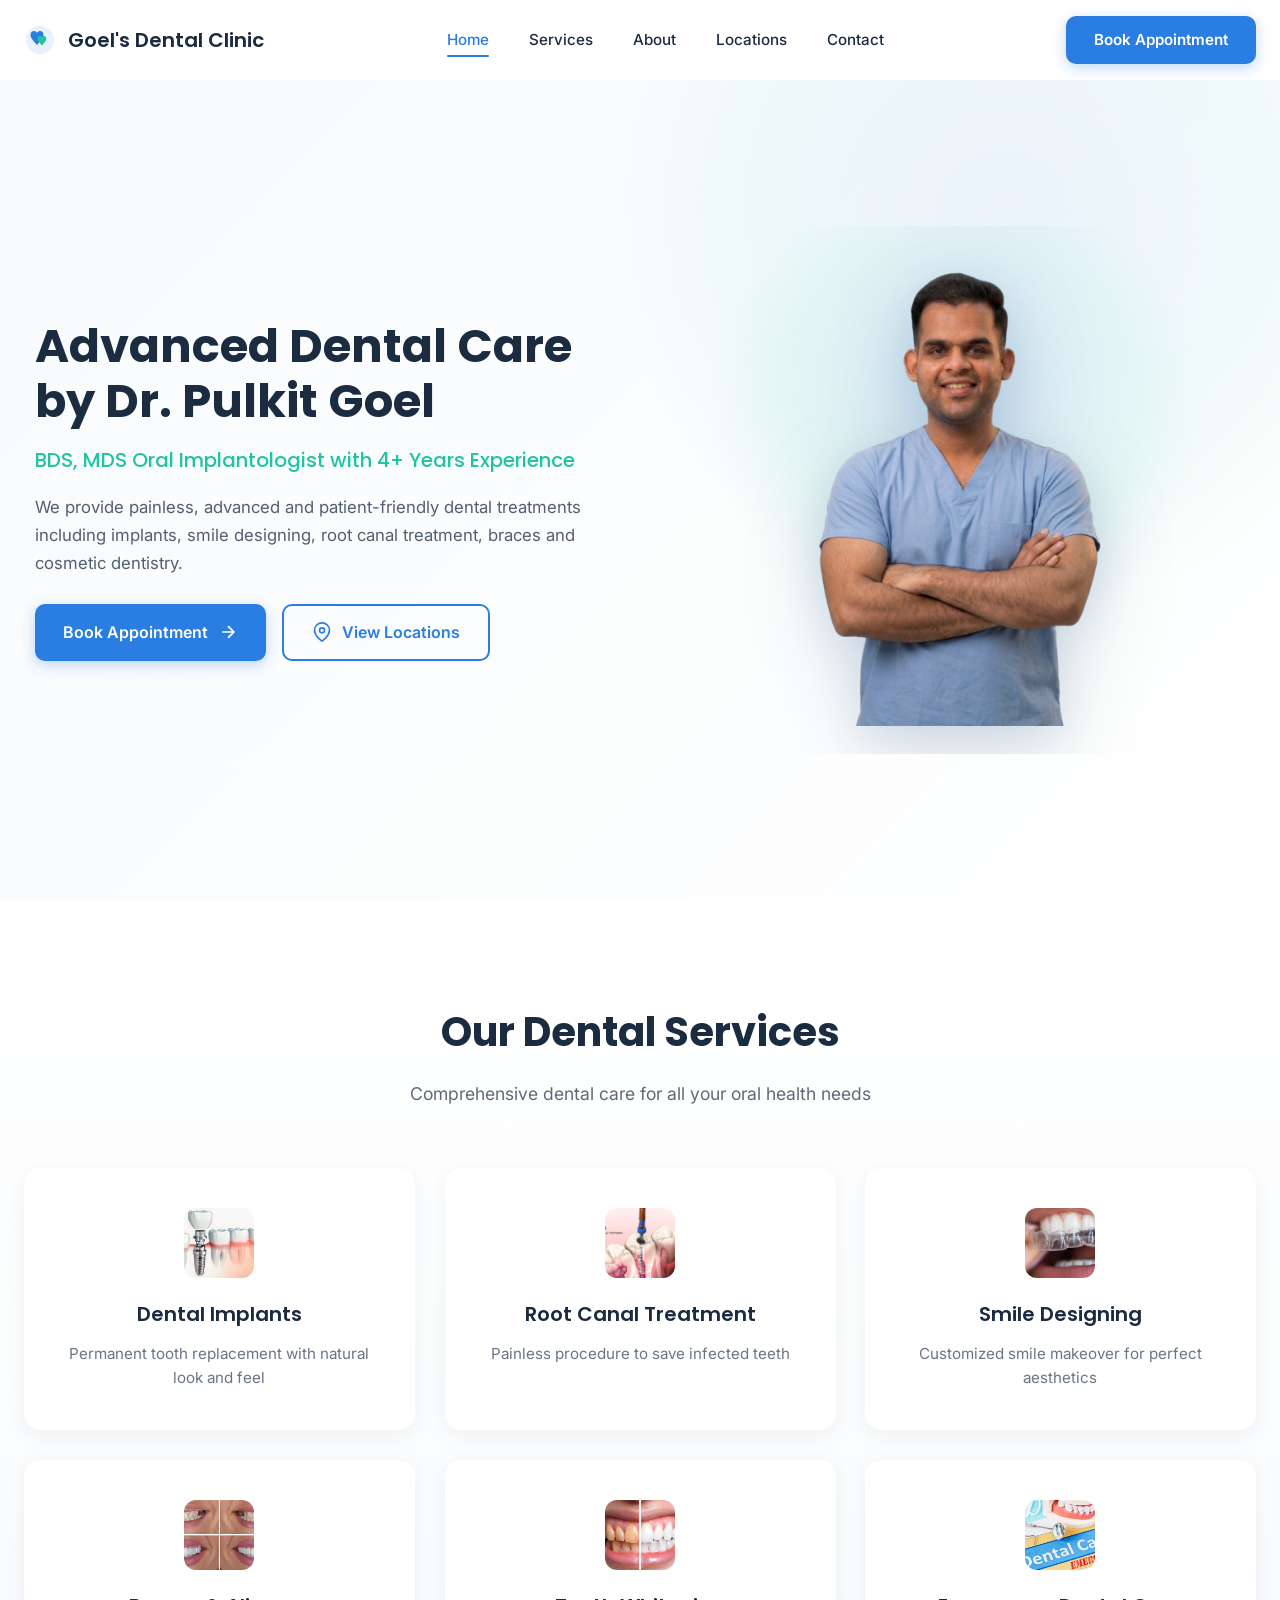
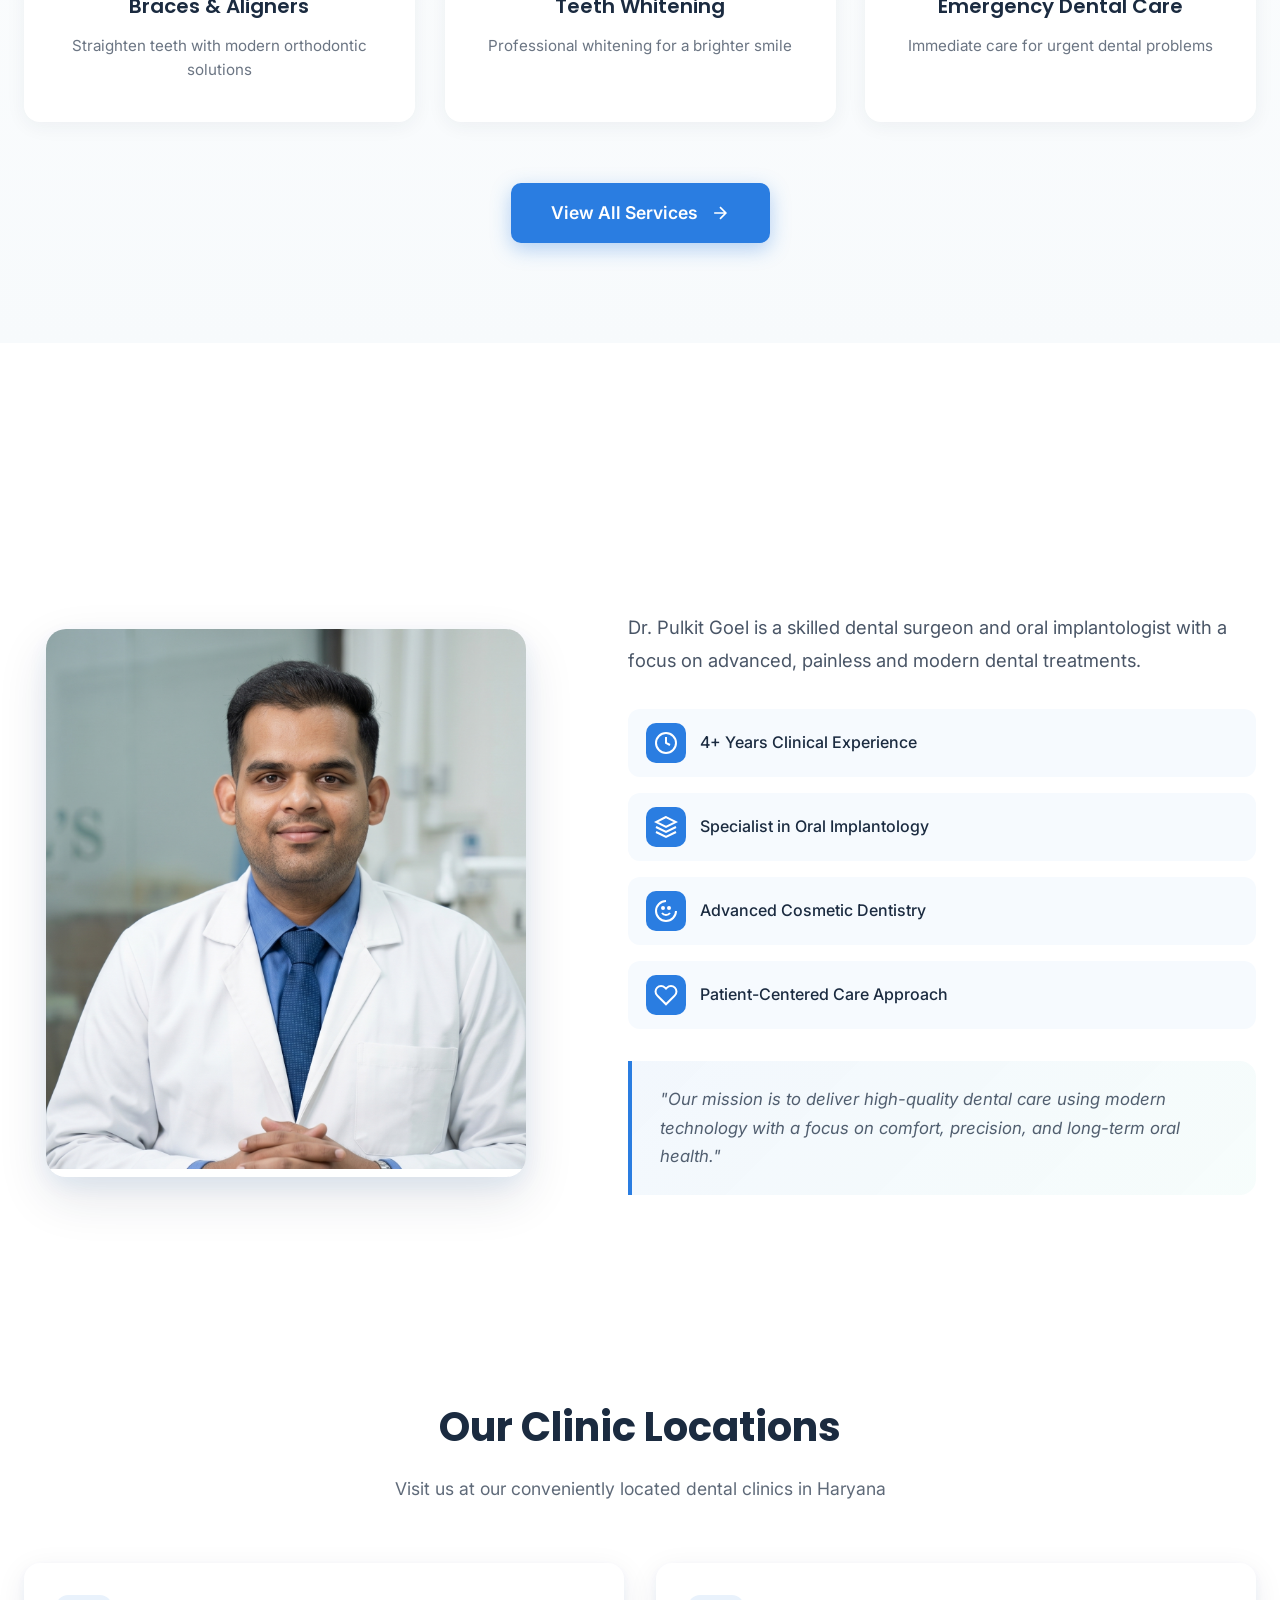
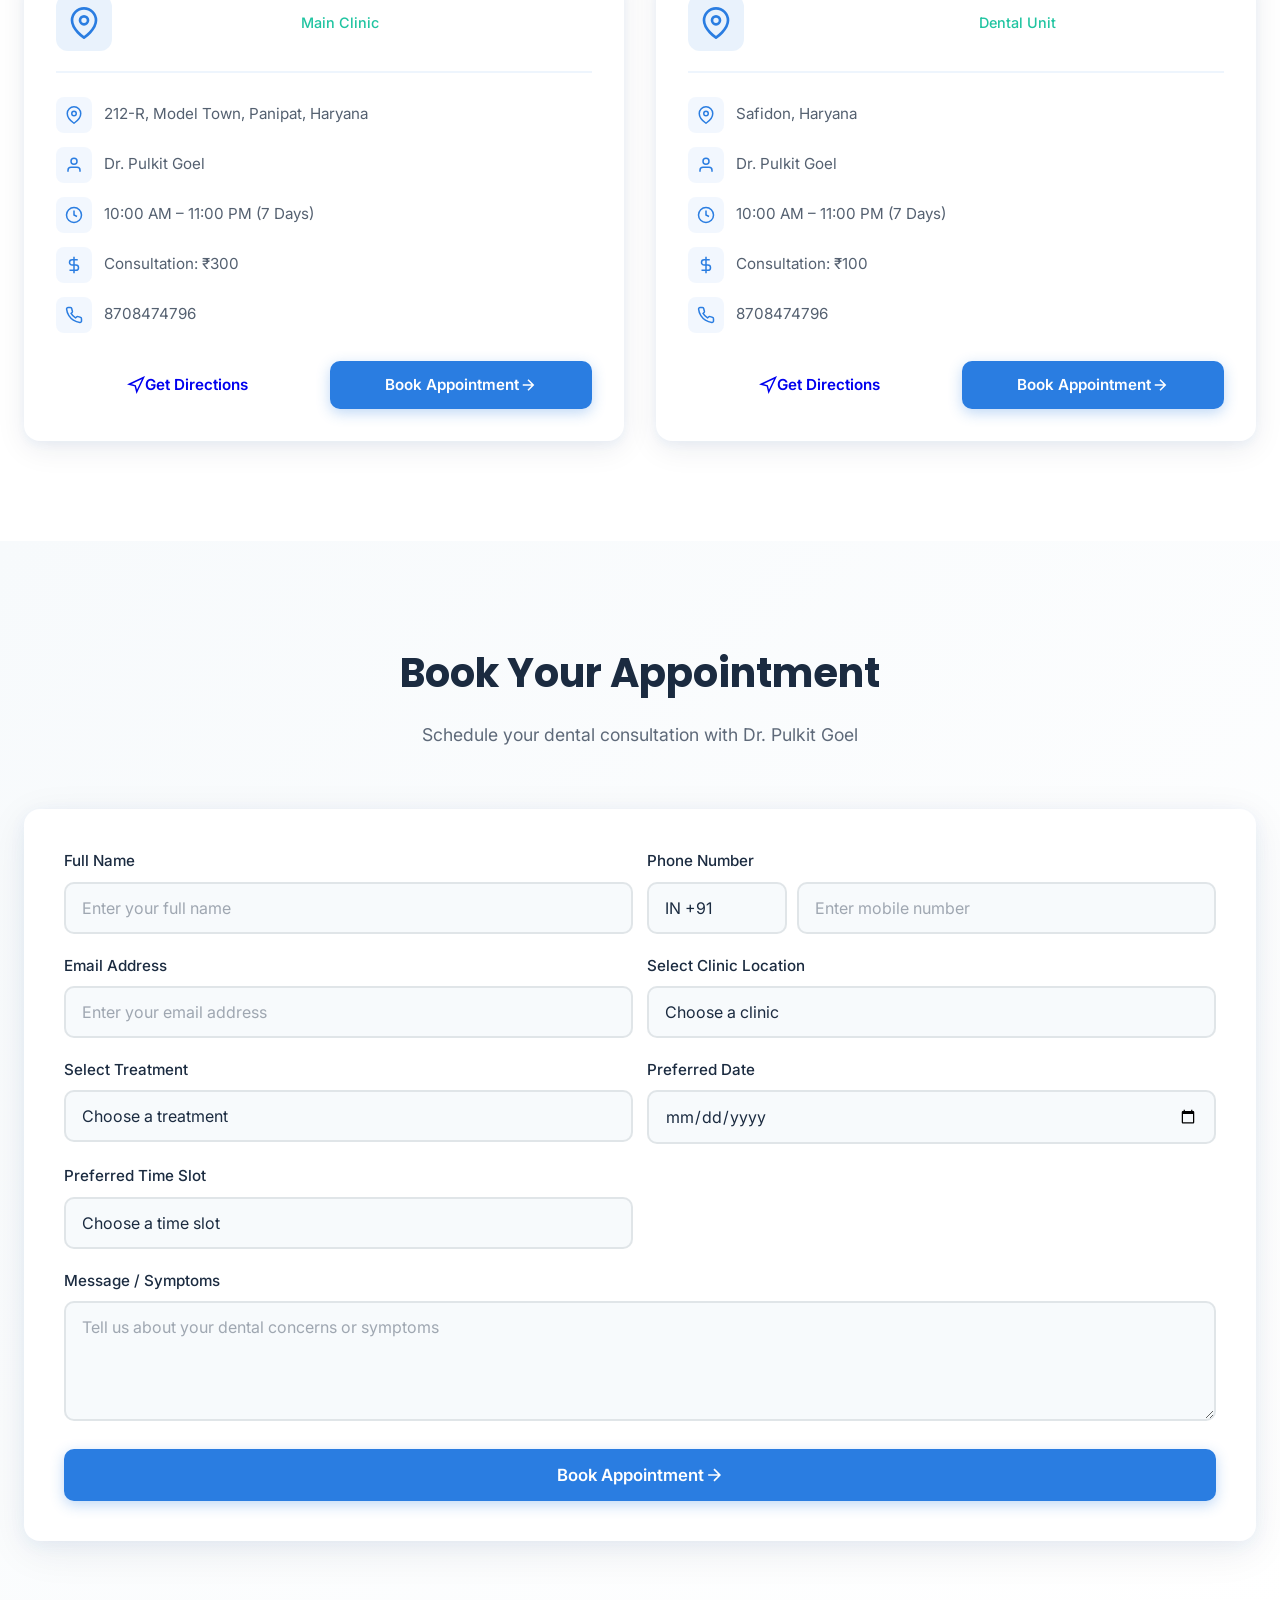
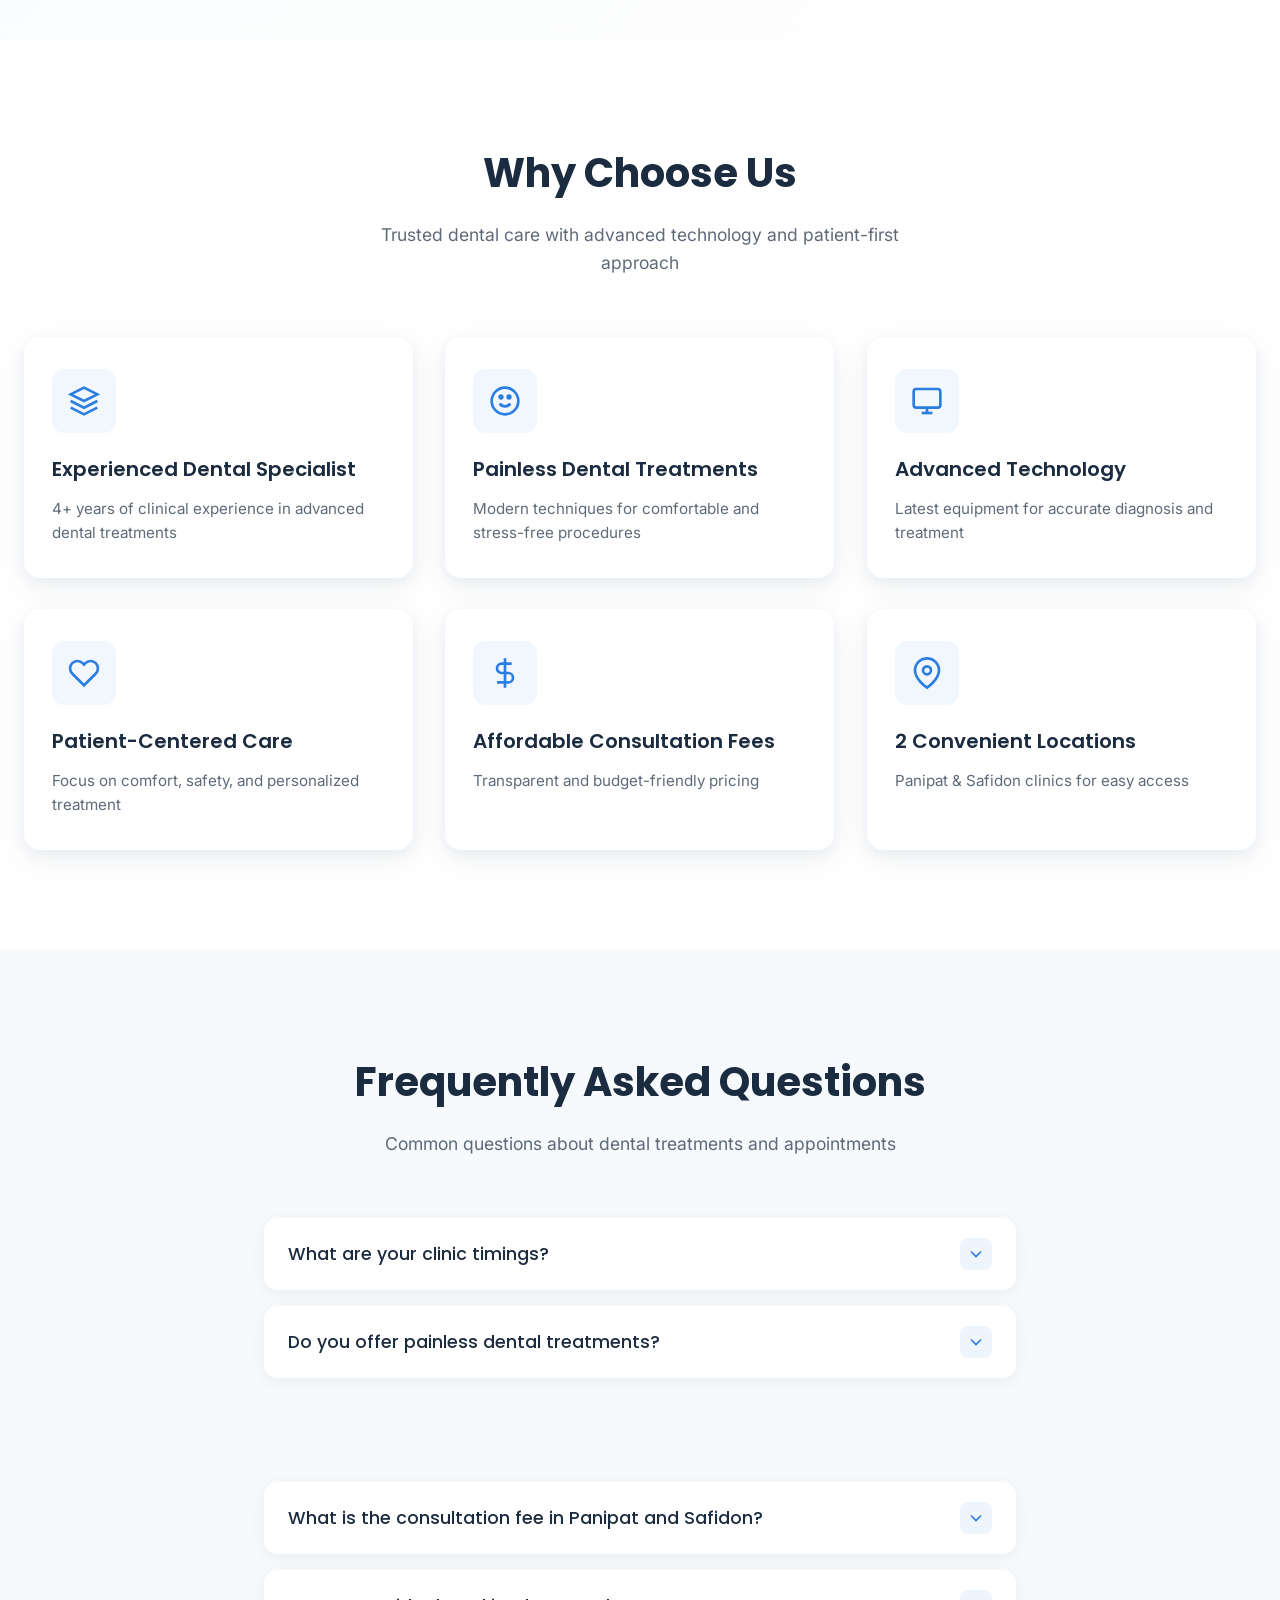
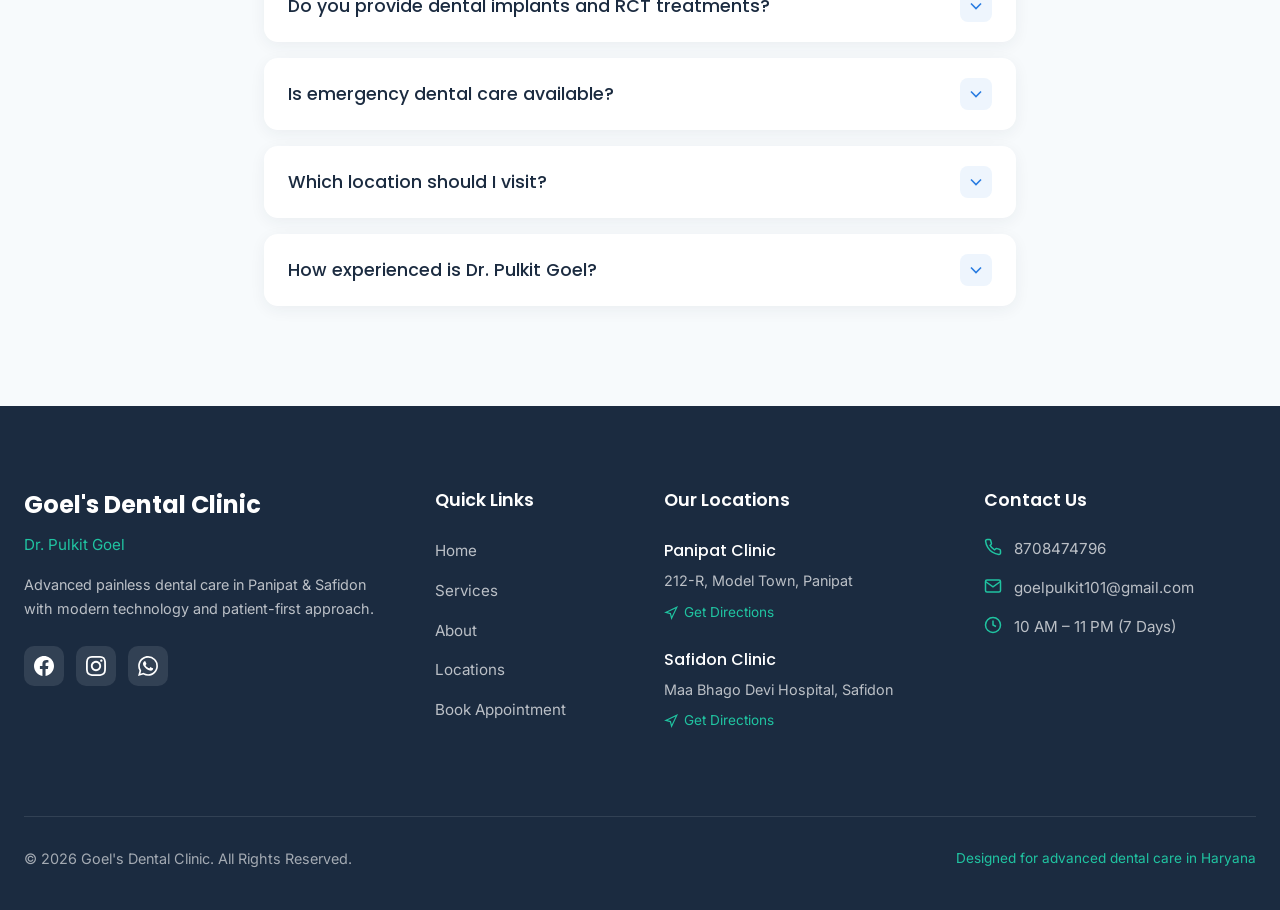
==== index.html @ 3c050c68 "initial commit" ====
<!DOCTYPE html>
<html lang="en">
<head>
    <meta charset="UTF-8">
    <meta name="viewport" content="width=device-width, initial-scale=1.0">
    
    <!-- Primary SEO Meta Tags -->
    <title>Goel's Dental Clinic | Best Dentist in Panipat & Safidon</title>
    <meta name="description" content="Advanced painless dental care by Dr. Pulkit Goel (BDS, MDS Oral Implantologist). Clinics in Panipat & Safidon. Dental implants, RCT, cosmetic dentistry. Book your appointment today.">
    <meta name="keywords" content="dentist in Panipat, dental clinic Safidon, dental implants Haryana, oral surgeon Panipat, best dentist Panipat, painless dental treatment, root canal treatment, Maa Bhago Devi Hospital dental">
    <meta name="author" content="Goel's Dental Clinic">
    <meta name="robots" content="index, follow, max-image-preview:large">
    
    <!-- Canonical URL -->
    <link rel="canonical" href="https://goelsdentalclinic.com/">
    
    <!-- Favicon -->
    <link rel="icon" type="image/png" href="/components/images/logo.png">
    <link rel="apple-touch-icon" href="/components/images/logo.png">
    
    <!-- Open Graph / Facebook Meta Tags -->
    <meta property="og:type" content="website">
    <meta property="og:url" content="https://goelsdentalclinic.com/">
    <meta property="og:title" content="Goel's Dental Clinic | Best Dentist in Panipat & Safidon">
    <meta property="og:description" content="Advanced painless dental care by Dr. Pulkit Goel (BDS, MDS Oral Implantologist). Clinics in Panipat & Safidon. Book your appointment today.">
    <meta property="og:image" content="https://goelsdentalclinic.com/components/images/d2.jpeg">
    <meta property="og:image:width" content="1200">
    <meta property="og:image:height" content="630">
    <meta property="og:site_name" content="Goel's Dental Clinic">
    <meta property="og:locale" content="en_IN">
    
    <!-- Twitter / X Meta Tags -->
    <meta name="twitter:card" content="summary_large_image">
    <meta name="twitter:url" content="https://goelsdentalclinic.com/">
    <meta name="twitter:title" content="Goel's Dental Clinic | Best Dentist in Panipat & Safidon">
    <meta name="twitter:description" content="Advanced painless dental care by Dr. Pulkit Goel (BDS, MDS Oral Implantologist). Clinics in Panipat & Safidon. Book your appointment today.">
    <meta name="twitter:image" content="https://goelsdentalclinic.com/components/images/d2.jpeg">
    
    <!-- Geo Location Tags for Local SEO -->
    <meta name="geo.region" content="IN-HR">
    <meta name="geo.placename" content="Panipat, Safidon">
    <meta name="geo.position" content="29.3909;76.9635">
    <meta name="ICBM" content="29.3909, 76.9635">
    
    <!-- Mobile App Capable -->
    <meta name="mobile-web-app-capable" content="yes">
    <meta name="apple-mobile-web-app-capable" content="yes">
    <meta name="apple-mobile-web-app-status-bar-style" content="default">
    <meta name="apple-mobile-web-app-title" content="Goel's Dental Clinic">
    
    <!-- Theme Color for Mobile Browsers -->
    <meta name="theme-color" content="#2A7DE1">
    <meta name="msapplication-TileColor" content="#2A7DE1">
    <meta name="msapplication-navbutton-color" content="#2A7DE1">
    
    <!-- Fonts -->
    <link rel="preconnect" href="https://fonts.googleapis.com">
    <link rel="preconnect" href="https://fonts.gstatic.com" crossorigin>
    <link href="https://fonts.googleapis.com/css2?family=Inter:wght@400;500;600&family=Poppins:wght@500;600;700&display=swap" rel="stylesheet">
    
    <!-- Stylesheet -->
    <link rel="stylesheet" href="style.css">
    
    <!-- JSON-LD Structured Data for Local SEO -->
    <script type="application/ld+json">
    {
        "@context": "https://schema.org",
        "@type": "Dentist",
        "name": "Goel's Dental Clinic",
        "alternateName": "Dr. Pulkit Goel Dental Clinic",
        "description": "Advanced painless dental care by Dr. Pulkit Goel (BDS, MDS Oral Implantologist). Specializing in dental implants, root canal treatment, cosmetic dentistry, and general dental care.",
        "url": "https://goelsdentalclinic.com/",
        "telephone": "+918708474796",
        "email": "goelpulkit101@gmail.com",
        "image": "https://goelsdentalclinic.com/components/images/d2.jpeg",
        "priceRange": "₹₹",
        "currenciesAccepted": "INR",
        "paymentAccepted": "Cash, Credit Card, Debit Card, UPI",
        "openingHours": ["Mo-Su 10:00-23:00"],
        "founder": {
            "@type": "Person",
            "name": "Dr. Pulkit Goel",
            "jobTitle": "Oral Implantologist",
            "alumniOf": {
                "@type": "CollegeOrUniversity",
                "name": "BDS, MDS"
            }
        },
        "employee": {
            "@type": "Person",
            "name": "Dr. Pulkit Goel",
            "jobTitle": "BDS, MDS Oral Implantologist"
        },
        "address": [
            {
                "@type": "PostalAddress",
                "streetAddress": "212-R, Model Town",
                "addressLocality": "Panipat",
                "addressRegion": "Haryana",
                "postalCode": "132103",
                "addressCountry": "IN"
            },
            {
                "@type": "PostalAddress",
                "streetAddress": "Maa Bhago Devi Hospital",
                "addressLocality": "Safidon",
                "addressRegion": "Haryana",
                "postalCode": "126112",
                "addressCountry": "IN"
            }
        ],
        "geo": [
            {
                "@type": "GeoCoordinates",
                "latitude": "29.3909",
                "longitude": "76.9635"
            },
            {
                "@type": "GeoCoordinates",
                "latitude": "29.3909",
                "longitude": "76.9635"
            }
        ],
        "areaServed": [
            {
                "@type": "City",
                "name": "Panipat"
            },
            {
                "@type": "City",
                "name": "Safidon"
            },
            {
                "@type": "State",
                "name": "Haryana"
            }
        ],
        "serviceType": [
            "Dental Implants",
            "Root Canal Treatment",
            "Cosmetic Dentistry",
            "Teeth Whitening",
            "Dental Crowns and Bridges",
            "General Dentistry",
            "Oral Surgery",
            "Emergency Dental Care"
        ],
        "hasOfferCatalog": {
            "@type": "OfferCatalog",
            "name": "Dental Services",
            "itemListElement": [
                {
                    "@type": "Offer",
                    "itemOffered": {
                        "@type": "Service",
                        "name": "Dental Implant"
                    }
                },
                {
                    "@type": "Offer",
                    "itemOffered": {
                        "@type": "Service",
                        "name": "Root Canal Treatment"
                    }
                },
                {
                    "@type": "Offer",
                    "itemOffered": {
                        "@type": "Service",
                        "name": "Teeth Cleaning"
                    }
                },
                {
                    "@type": "Offer",
                    "itemOffered": {
                        "@type": "Service",
                        "name": "Crown and Bridge"
                    }
                }
            ]
        },
        "review": {
            "@type": "Review",
            "reviewRating": {
                "@type": "Rating",
                "ratingValue": "4.9",
                "bestRating": "5"
            },
            "author": {
                "@type": "Person",
                "name": "Patient"
            }
        },
        "aggregateRating": {
            "@type": "AggregateRating",
            "ratingValue": "4.9",
            "reviewCount": "150"
        },
        "sameAs": [
            "https://www.facebook.com/goelsdentalclinic",
            "https://www.instagram.com/goelsdentalclinic"
        ]
    }
    </script>
    
    <!-- JSON-LD for Local Business -->
    <script type="application/ld+json">
    {
        "@context": "https://schema.org",
        "@type": "LocalBusiness",
        "name": "Goel's Dental Clinic - Panipat",
        "image": "https://goelsdentalclinic.com/components/images/d2.jpeg",
        "@id": "https://goelsdentalclinic.com/panipat",
        "url": "https://goelsdentalclinic.com/",
        "telephone": "+918708474796",
        "address": {
            "@type": "PostalAddress",
            "streetAddress": "212-R, Model Town",
            "addressLocality": "Panipat",
            "addressRegion": "Haryana",
            "postalCode": "132103",
            "addressCountry": "IN"
        },
        "geo": {
            "@type": "GeoCoordinates",
            "latitude": "29.3909",
            "longitude": "76.9635"
        },
        "openingHoursSpecification": {
            "@type": "OpeningHoursSpecification",
            "dayOfWeek": ["Monday", "Tuesday", "Wednesday", "Thursday", "Friday", "Saturday", "Sunday"],
            "opens": "10:00",
            "closes": "23:00"
        },
        "priceRange": "₹₹",
        "currenciesAccepted": "INR"
    }
    </script>
    
    <!-- JSON-LD for Medical Organization -->
    <script type="application/ld+json">
    {
        "@context": "https://schema.org",
        "@type": "MedicalOrganization",
        "name": "Goel's Dental Clinic",
        "alternateName": "Dr. Pulkit Goel Oral Care",
        "url": "https://goelsdentalclinic.com/",
        "logo": "https://goelsdentalclinic.com/components/images/logo.png",
        "description": "Advanced painless dental care with 4+ years of clinical excellence in Panipat and Safidon, Haryana.",
        "medicalSpecialty": [
            "Oral Implantology",
            "Endodontics",
            "Prosthodontics",
            "General Dentistry"
        ],
        "contactPoint": {
            "@type": "ContactPoint",
            "telephone": "+918708474796",
            "contactType": "Appointment",
            "areaServed": "IN",
            "availableLanguage": ["English", "Hindi"]
        }
    }
    </script>
    
    <!-- JSON-LD for Breadcrumb Navigation -->
    <script type="application/ld+json">
    {
        "@context": "https://schema.org",
        "@type": "BreadcrumbList",
        "itemListElement": [
            {
                "@type": "ListItem",
                "position": 1,
                "name": "Home",
                "item": "https://goelsdentalclinic.com/"
            },
            {
                "@type": "ListItem",
                "position": 2,
                "name": "Services",
                "item": "https://goelsdentalclinic.com/#services"
            },
            {
                "@type": "ListItem",
                "position": 3,
                "name": "Locations",
                "item": "https://goelsdentalclinic.com/#locations"
            }
        ]
    }
    </script>
    
    <!-- Preload Critical Resources -->
    <link rel="preload" href="style.css" as="style">
    <link rel="preload" href="components/images/doc.png" as="image" fetchpriority="high">
    
    <!-- Include Script -->
    <script src="js/include.js"></script>
</head>
<body>
    <!-- Navbar injected here -->
    <div id="navbar"></div>

    <!-- Hero Section -->
    <section class="hero" id="home">
        <!-- Background gradient blob -->
        <div class="hero-bg-blob"></div>
        
        <div class="hero-container">
            <!-- Left Content -->
            <div class="hero-content">
                
                
                <h1 class="hero-title">Advanced Dental Care by Dr. Pulkit Goel</h1>
                
                <p class="hero-subheading">BDS, MDS Oral Implantologist with 4+ Years Experience</p>
                
                <p class="hero-description">
                    We provide painless, advanced and patient-friendly dental treatments including implants, smile designing, root canal treatment, braces and cosmetic dentistry.
                </p>
                
                <div class="hero-buttons">
                    <a href="appointment.html" class="btn btn-primary">
                        <span>Book Appointment</span>
                        <svg width="20" height="20" viewBox="0 0 24 24" fill="none" stroke="currentColor" stroke-width="2">
                            <path d="M5 12h14M12 5l7 7-7 7"/>
                        </svg>
                    </a>
                    <a href="location.html" class="btn btn-secondary">
                        <svg width="20" height="20" viewBox="0 0 24 24" fill="none" stroke="currentColor" stroke-width="2">
                            <path d="M21 10c0 7-9 13-9 13s-9-6-9-13a9 9 0 0 1 18 0z"/>
                            <circle cx="12" cy="10" r="3"/>
                        </svg>
                        <span>View Locations</span>
                    </a>
                </div>
            </div>
            
            <!-- Right Side - Doctor Image + Info -->
            <div class="hero-right">
                <div class="hero-blob"></div>
                <div class="doctor-image-box">
                    <img src="components/images/nonbgd1.png" alt="Dr. Pulkit Goel Dentist Panipat Safidon - BDS MDS Oral Implantologist" loading="eager">
                </div>
                <!-- <div class="doctor-info">
                    <h3 class="doctor-name">Dr. Pulkit Goel</h3>
                    <p class="doctor-qualification">BDS, MDS Oral Implantologist</p>
                    <p class="doctor-experience">4+ Years Experience in Advanced Dental Care</p>
                </div> -->
            </div>
        </div>
    </section>

    <!-- Services Section -->
    <section class="services section-spacing" id="services">
        <div class="services-container">
            <div class="services-header">
                <h2 class="services-title">Our Dental Services</h2>
                <p class="services-subtitle">Comprehensive dental care for all your oral health needs</p>
            </div>
            
            <div class="services-grid">
                <!-- Service Card 1 -->
                <div class="service-card">
                    <img src="components/images/s4.jpg" alt="Dental Implants" class="service-img">
                    <h3 class="service-name">Dental Implants</h3>
                    <p class="service-desc">Permanent tooth replacement with natural look and feel</p>
                </div>
                
                <!-- Service Card 2 -->
                <div class="service-card">
                    <img src="components/images/s1.jpg" alt="Root Canal Treatment" class="service-img">
                    <h3 class="service-name">Root Canal Treatment</h3>
                    <p class="service-desc">Painless procedure to save infected teeth</p>
                </div>
                
                <!-- Service Card 3 -->
                <div class="service-card">
                    <img src="components/images/s2.jpg" alt="Smile Designing" class="service-img">
                    <h3 class="service-name">Smile Designing</h3>
                    <p class="service-desc">Customized smile makeover for perfect aesthetics</p>
                </div>
                
                <!-- Service Card 4 -->
                <div class="service-card">
                    <img src="components/images/s3.jpg" alt="Braces & Aligners" class="service-img">
                    <h3 class="service-name">Braces & Aligners</h3>
                    <p class="service-desc">Straighten teeth with modern orthodontic solutions</p>
                </div>
                
                <!-- Service Card 5 -->
                <div class="service-card">
                    <img src="components/images/s5.jpg" alt="Teeth Whitening" class="service-img">
                    <h3 class="service-name">Teeth Whitening</h3>
                    <p class="service-desc">Professional whitening for a brighter smile</p>
                </div>
                
                <!-- Service Card 6 -->
                <div class="service-card">
                    <img src="components/images/s13.webp" alt="Emergency Dental Care" class="service-img">
                    <h3 class="service-name">Emergency Dental Care</h3>
                    <p class="service-desc">Immediate care for urgent dental problems</p>
                </div>
            </div>
            
            <!-- Services CTA -->
            <div class="services-cta">
                <a href="services.html" class="btn btn-primary btn-lg">
                    <span>View All Services</span>
                    <svg width="20" height="20" viewBox="0 0 24 24" fill="none" stroke="currentColor" stroke-width="2">
                        <path d="M5 12h14M12 5l7 7-7 7"/>
                    </svg>
                </a>
            </div>
        </div>
    </section>

    <!-- About Doctor Section -->
    <section class="about-doctor section-spacing" id="about">
        <div class="about-container">
            <div class="about-header">
                <h2 class="about-title">About Dr. Pulkit Goel</h2>
                <p class="about-subtitle">Dedicated to advanced, painless and patient-friendly dental care</p>
            </div>
            
            <div class="about-content">
                <!-- Left Side - Image -->
                <div class="about-image-wrapper">
                    <div class="about-blob"></div>
                    <div class="about-image">
                        <img src="components/images/d2.jpeg" alt="Dr. Pulkit Goel Dental Clinic Panipat - Oral Implantologist and Dental Surgeon" loading="lazy">
                    </div>
                </div>
                
                <!-- Right Side - Content -->
                <div class="about-text">
                    <p class="about-intro">
                        Dr. Pulkit Goel is a skilled dental surgeon and oral implantologist with a focus on advanced, painless and modern dental treatments.
                    </p>
                    
                    <div class="about-highlights">
                        <div class="highlight-item">
                            <span class="highlight-icon">
                                <svg width="24" height="24" viewBox="0 0 24 24" fill="none" stroke="currentColor" stroke-width="2">
                                    <path d="M12 2C6.5 2 2 6.5 2 12s4.5 10 10 10 10-4.5 10-10S17.5 2 12 2z"/>
                                    <path d="M12 6v6l4 2"/>
                                </svg>
                            </span>
                            <span class="highlight-text">4+ Years Clinical Experience</span>
                        </div>
                        <div class="highlight-item">
                            <span class="highlight-icon">
                                <svg width="24" height="24" viewBox="0 0 24 24" fill="none" stroke="currentColor" stroke-width="2">
                                    <path d="M12 2L2 7l10 5 10-5-10-5z"/>
                                    <path d="M2 17l10 5 10-5"/>
                                    <path d="M2 12l10 5 10-5"/>
                                </svg>
                            </span>
                            <span class="highlight-text">Specialist in Oral Implantology</span>
                        </div>
                        <div class="highlight-item">
                            <span class="highlight-icon">
                                <svg width="24" height="24" viewBox="0 0 24 24" fill="none" stroke="currentColor" stroke-width="2">
                                    <path d="M12 2C6.5 2 2 6.5 2 12s4.5 10 10 10 10-4.5 10-10"/>
                                    <path d="M8 14s1.5 2 4 2 4-2 4-2"/>
                                    <circle cx="9" cy="9" r="1"/>
                                    <circle cx="15" cy="9" r="1"/>
                                </svg>
                            </span>
                            <span class="highlight-text">Advanced Cosmetic Dentistry</span>
                        </div>
                        <div class="highlight-item">
                            <span class="highlight-icon">
                                <svg width="24" height="24" viewBox="0 0 24 24" fill="none" stroke="currentColor" stroke-width="2">
                                    <path d="M20.84 4.61a5.5 5.5 0 0 0-7.78 0L12 5.67l-1.06-1.06a5.5 5.5 0 0 0-7.78 7.78l1.06 1.06L12 21.23l7.78-7.78 1.06-1.06a5.5 5.5 0 0 0 0-7.78z"/>
                                </svg>
                            </span>
                            <span class="highlight-text">Patient-Centered Care Approach</span>
                        </div>
                    </div>
                    
                    <div class="about-mission">
                        <p>"Our mission is to deliver high-quality dental care using modern technology with a focus on comfort, precision, and long-term oral health."</p>
                    </div>
                </div>
            </div>
        </div>
    </section>

    <!-- Locations Section -->
    <section class="locations section-spacing" id="locations">
        <div class="locations-container">
            <div class="locations-header">
                <h2 class="locations-title">Our Clinic Locations</h2>
                <p class="locations-subtitle">Visit us at our conveniently located dental clinics in Haryana</p>
            </div>
            
            <div class="locations-grid">
                <!-- Panipat Clinic Card -->
                <div class="location-card">
                    <div class="location-header">
                        <div class="location-icon">
                            <svg width="32" height="32" viewBox="0 0 24 24" fill="none" stroke="currentColor" stroke-width="2">
                                <path d="M21 10c0 7-9 13-9 13s-9-6-9-13a9 9 0 0 1 18 0z"/>
                                <circle cx="12" cy="10" r="3"/>
                            </svg>
                        </div>
                        <h3 class="location-name">Goel's Dental Clinic</h3>
                        <p class="location-type">Main Clinic</p>
                    </div>
                    
                    <div class="location-details">
                        <div class="detail-item">
                            <span class="detail-icon">
                                <svg width="18" height="18" viewBox="0 0 24 24" fill="none" stroke="currentColor" stroke-width="2">
                                    <path d="M21 10c0 7-9 13-9 13s-9-6-9-13a9 9 0 0 1 18 0z"/>
                                    <circle cx="12" cy="10" r="3"/>
                                </svg>
                            </span>
                            <span class="detail-text">212-R, Model Town, Panipat, Haryana</span>
                        </div>
                        
                        <div class="detail-item">
                            <span class="detail-icon">
                                <svg width="18" height="18" viewBox="0 0 24 24" fill="none" stroke="currentColor" stroke-width="2">
                                    <path d="M20 21v-2a4 4 0 0 0-4-4H8a4 4 0 0 0-4 4v2"/>
                                    <circle cx="12" cy="7" r="4"/>
                                </svg>
                            </span>
                            <span class="detail-text">Dr. Pulkit Goel</span>
                        </div>
                        
                        <div class="detail-item">
                            <span class="detail-icon">
                                <svg width="18" height="18" viewBox="0 0 24 24" fill="none" stroke="currentColor" stroke-width="2">
                                    <circle cx="12" cy="12" r="10"/>
                                    <polyline points="12 6 12 12 16 14"/>
                                </svg>
                            </span>
                            <span class="detail-text">10:00 AM – 11:00 PM (7 Days)</span>
                        </div>
                        
                        <div class="detail-item">
                            <span class="detail-icon">
                                <svg width="18" height="18" viewBox="0 0 24 24" fill="none" stroke="currentColor" stroke-width="2">
                                    <path d="M12 1v22M17 5H9.5a3.5 3.5 0 0 0 0 7h5a3.5 3.5 0 0 1 0 7H6"/>
                                </svg>
                            </span>
                            <span class="detail-text">Consultation: ₹300</span>
                        </div>
                        
                        <div class="detail-item">
                            <span class="detail-icon">
                                <svg width="18" height="18" viewBox="0 0 24 24" fill="none" stroke="currentColor" stroke-width="2">
                                    <path d="M22 16.92v3a2 2 0 0 1-2.18 2 19.79 19.79 0 0 1-8.63-3.07 19.5 19.5 0 0 1-6-6 19.79 19.79 0 0 1-3.07-8.67A2 2 0 0 1 4.11 2h3a2 2 0 0 1 2 1.72 12.84 12.84 0 0 0 .7 2.81 2 2 0 0 1-.45 2.11L8.09 9.91a16 16 0 0 0 6 6l1.27-1.27a2 2 0 0 1 2.11-.45 12.84 12.84 0 0 0 2.81.7A2 2 0 0 1 22 16.92z"/>
                                </svg>
                            </span>
                            <span class="detail-text">8708474796</span>
                        </div>
                    </div>
                    
                    <div class="location-actions">
                        <a href="https://www.google.com/maps/@29.3910327,76.9636503,17z?entry=ttu&g_ep=EgoyMDI2MDUwNi4wIKXMDSoASAFQAw%3D%3D" class="btn btn-outline btn-sm" target="_blank" rel="noopener noreferrer" aria-label="Open Panipat Clinic location in Google Maps">
                            <svg width="18" height="18" viewBox="0 0 24 24" fill="none" stroke="currentColor" stroke-width="2">
                                <polygon points="3 11 22 2 13 21 11 13 3 11"/>
                            </svg>
                            <span>Get Directions</span>
                        </a>
                        <a href="appointment.html" class="btn btn-primary btn-sm">
                            <span>Book Appointment</span>
                            <svg width="18" height="18" viewBox="0 0 24 24" fill="none" stroke="currentColor" stroke-width="2">
                                <path d="M5 12h14M12 5l7 7-7 7"/>
                            </svg>
                        </a>
                    </div>
                </div>
                
                <!-- Safidon Clinic Card -->
                <div class="location-card">
                    <div class="location-header">
                        <div class="location-icon">
                            <svg width="32" height="32" viewBox="0 0 24 24" fill="none" stroke="currentColor" stroke-width="2">
                                <path d="M21 10c0 7-9 13-9 13s-9-6-9-13a9 9 0 0 1 18 0z"/>
                                <circle cx="12" cy="10" r="3"/>
                            </svg>
                        </div>
                        <h3 class="location-name">Maa Bhago Devi Hospital</h3>
                        <p class="location-type">Dental Unit</p>
                    </div>
                    
                    <div class="location-details">
                        <div class="detail-item">
                            <span class="detail-icon">
                                <svg width="18" height="18" viewBox="0 0 24 24" fill="none" stroke="currentColor" stroke-width="2">
                                    <path d="M21 10c0 7-9 13-9 13s-9-6-9-13a9 9 0 0 1 18 0z"/>
                                    <circle cx="12" cy="10" r="3"/>
                                </svg>
                            </span>
                            <span class="detail-text">Safidon, Haryana</span>
                        </div>
                        
                        <div class="detail-item">
                            <span class="detail-icon">
                                <svg width="18" height="18" viewBox="0 0 24 24" fill="none" stroke="currentColor" stroke-width="2">
                                    <path d="M20 21v-2a4 4 0 0 0-4-4H8a4 4 0 0 0-4 4v2"/>
                                    <circle cx="12" cy="7" r="4"/>
                                </svg>
                            </span>
                            <span class="detail-text">Dr. Pulkit Goel</span>
                        </div>
                        
                        <div class="detail-item">
                            <span class="detail-icon">
                                <svg width="18" height="18" viewBox="0 0 24 24" fill="none" stroke="currentColor" stroke-width="2">
                                    <circle cx="12" cy="12" r="10"/>
                                    <polyline points="12 6 12 12 16 14"/>
                                </svg>
                            </span>
                            <span class="detail-text">10:00 AM – 11:00 PM (7 Days)</span>
                        </div>
                        
                        <div class="detail-item">
                            <span class="detail-icon">
                                <svg width="18" height="18" viewBox="0 0 24 24" fill="none" stroke="currentColor" stroke-width="2">
                                    <path d="M12 1v22M17 5H9.5a3.5 3.5 0 0 0 0 7h5a3.5 3.5 0 0 1 0 7H6"/>
                                </svg>
                            </span>
                            <span class="detail-text">Consultation: ₹100</span>
                        </div>
                        
                        <div class="detail-item">
                            <span class="detail-icon">
                                <svg width="18" height="18" viewBox="0 0 24 24" fill="none" stroke="currentColor" stroke-width="2">
                                    <path d="M22 16.92v3a2 2 0 0 1-2.18 2 19.79 19.79 0 0 1-8.63-3.07 19.5 19.5 0 0 1-6-6 19.79 19.79 0 0 1-3.07-8.67A2 2 0 0 1 4.11 2h3a2 2 0 0 1 2 1.72 12.84 12.84 0 0 0 .7 2.81 2 2 0 0 1-.45 2.11L8.09 9.91a16 16 0 0 0 6 6l1.27-1.27a2 2 0 0 1 2.11-.45 12.84 12.84 0 0 0 2.81.7A2 2 0 0 1 22 16.92z"/>
                                </svg>
                            </span>
                            <span class="detail-text">8708474796</span>
                        </div>
                    </div>
                    
                    <div class="location-actions">
                        <a href="https://www.google.com/maps/search/maa+bhago+devi+hospital+safidon/@29.4025946,76.6555679,17z/data=!3m1!4b1?entry=ttu&g_ep=EgoyMDI2MDUwNi4wIKXMDSoASAFQAw%3D%3D" class="btn btn-outline btn-sm" target="_blank" rel="noopener noreferrer" aria-label="Open Safidon Clinic location in Google Maps">
                            <svg width="18" height="18" viewBox="0 0 24 24" fill="none" stroke="currentColor" stroke-width="2">
                                <polygon points="3 11 22 2 13 21 11 13 3 11"/>
                            </svg>
                            <span>Get Directions</span>
                        </a>
                        <a href="appointment.html" class="btn btn-primary btn-sm">
                            <span>Book Appointment</span>
                            <svg width="18" height="18" viewBox="0 0 24 24" fill="none" stroke="currentColor" stroke-width="2">
                                <path d="M5 12h14M12 5l7 7-7 7"/>
                            </svg>
                        </a>
                    </div>
                </div>
            </div>
        </div>
    </section>

    <!-- Appointment Section -->
    <section class="appointment section-spacing" id="appointment">
        <div class="appointment-container">
            <div class="appointment-header">
                <h2 class="appointment-title">Book Your Appointment</h2>
                <p class="appointment-subtitle">Schedule your dental consultation with Dr. Pulkit Goel</p>
            </div>
            
            <div class="appointment-form-wrapper">
                <form class="appointment-form js-appointment-form" data-form-type="home" novalidate>
                    <div class="appointment-form-grid">
                        <div class="form-group">
                            <label for="fullName" class="form-label">Full Name</label>
                            <input type="text" id="fullName" name="fullName" class="form-input" placeholder="Enter your full name" required>
                            <div class="field-error" data-error-for="fullName"></div>
                        </div>
                        
                        <div class="form-group">
                            <label for="phone" class="form-label">Phone Number</label>
                            <div class="phone-input-group">
                                <select id="countryCode" name="countryCode" class="form-select country-code-select" required>
                                    <option value="+91" data-country="IN" selected>IN +91</option>
                                    <option value="+1" data-country="US">US +1</option>
                                    <option value="+44" data-country="GB">UK +44</option>
                                    <option value="+971" data-country="AE">UAE +971</option>
                                    <option value="+61" data-country="AU">AU +61</option>
                                    <option value="+1" data-country="CA">CA +1</option>
                                </select>
                                <input type="tel" id="phone" name="phone" class="form-input phone-number-input" placeholder="Enter mobile number" inputmode="numeric" autocomplete="tel-national" required>
                            </div>
                            <div class="field-error" data-error-for="phone"></div>
                        </div>

                        <div class="form-group">
                            <label for="email" class="form-label">Email Address</label>
                            <input type="email" id="email" name="email" class="form-input" placeholder="Enter your email address" required>
                            <div class="field-error" data-error-for="email"></div>
                        </div>
                        
                        <div class="form-group">
                            <label for="location" class="form-label">Select Clinic Location</label>
                            <select id="location" name="location" class="form-select" required>
                                <option value="">Choose a clinic</option>
                                <option value="panipat">Panipat Clinic</option>
                                <option value="safidon">Safidon Clinic</option>
                            </select>
                            <div class="field-error" data-error-for="location"></div>
                        </div>

                        <div class="form-group">
                            <label for="treatment" class="form-label">Select Treatment</label>
                            <select id="treatment" name="treatment" class="form-select" required>
                                <option value="">Choose a treatment</option>
                                <option value="implants">Dental Implants</option>
                                <option value="rct">Root Canal Treatment</option>
                                <option value="smile-design">Smile Designing</option>
                                <option value="whitening">Teeth Whitening</option>
                                <option value="braces">Braces & Aligners</option>
                                <option value="crown-bridge">Crown & Bridge</option>
                                <option value="pediatric">Pediatric Dentistry</option>
                                <option value="cosmetic">Cosmetic Dentistry</option>
                                <option value="emergency">Emergency Dental Care</option>
                            </select>
                            <div class="field-error" data-error-for="treatment"></div>
                        </div>
                        
                        <div class="form-group">
                            <label for="date" class="form-label">Preferred Date</label>
                            <input type="date" id="date" name="date" class="form-input" required>
                            <div class="field-error" data-error-for="date"></div>
                        </div>
                        
                        <div class="form-group">
                            <label for="timeSlot" class="form-label">Preferred Time Slot</label>
                            <select id="timeSlot" name="timeSlot" class="form-select" required>
                                <option value="">Choose a time slot</option>
                                <option value="morning">Morning (10 AM - 1 PM)</option>
                                <option value="afternoon">Afternoon (1 PM - 5 PM)</option>
                                <option value="evening">Evening (5 PM - 11 PM)</option>
                            </select>
                            <div class="field-error" data-error-for="timeSlot"></div>
                        </div>
                        
                        <div class="form-group full-width">
                            <label for="message" class="form-label">Message / Symptoms</label>
                            <textarea id="message" name="message" class="form-textarea" rows="4" placeholder="Tell us about your dental concerns or symptoms"></textarea>
                            <div class="field-error" data-error-for="message"></div>
                        </div>
                        
                        <input type="hidden" name="doctorEmail" value="sharmaaakash7475@gmail.com">

                        <div class="form-group full-width">
                            <button type="submit" class="btn btn-primary btn-full">
                                <span>Book Appointment</span>
                                <svg width="20" height="20" viewBox="0 0 24 24" fill="none" stroke="currentColor" stroke-width="2">
                                    <path d="M5 12h14M12 5l7 7-7 7"/>
                                </svg>
                            </button>
                            <div class="form-status-message" role="status" aria-live="polite"></div>
                        </div>
                    </div>
                </form>
            </div>
        </div>
    </section>

    <!-- Why Choose Us Section -->
    <section class="why-choose-us section-spacing" id="why-choose-us">
        <div class="why-choose-us-container">
            <div class="why-choose-us-header">
                <h2 class="why-choose-us-title">Why Choose Us</h2>
                <p class="why-choose-us-subtitle">Trusted dental care with advanced technology and patient-first approach</p>
            </div>
            
            <div class="why-choose-us-grid">
                <!-- Feature Card 1 -->
                <div class="feature-card">
                    <div class="feature-icon">
                        <svg width="32" height="32" viewBox="0 0 24 24" fill="none" stroke="currentColor" stroke-width="2">
                            <path d="M12 2L2 7l10 5 10-5-10-5z"/>
                            <path d="M2 17l10 5 10-5"/>
                            <path d="M2 12l10 5 10-5"/>
                        </svg>
                    </div>
                    <h3 class="feature-title">Experienced Dental Specialist</h3>
                    <p class="feature-description">4+ years of clinical experience in advanced dental treatments</p>
                </div>
                
                <!-- Feature Card 2 -->
                <div class="feature-card">
                    <div class="feature-icon">
                        <svg width="32" height="32" viewBox="0 0 24 24" fill="none" stroke="currentColor" stroke-width="2">
                            <path d="M12 2C6.5 2 2 6.5 2 12s4.5 10 10 10 10-4.5 10-10S17.5 2 12 2z"/>
                            <path d="M8 14s1.5 2 4 2 4-2 4-2"/>
                            <circle cx="9" cy="9" r="1"/>
                            <circle cx="15" cy="9" r="1"/>
                        </svg>
                    </div>
                    <h3 class="feature-title">Painless Dental Treatments</h3>
                    <p class="feature-description">Modern techniques for comfortable and stress-free procedures</p>
                </div>
                
                <!-- Feature Card 3 -->
                <div class="feature-card">
                    <div class="feature-icon">
                        <svg width="32" height="32" viewBox="0 0 24 24" fill="none" stroke="currentColor" stroke-width="2">
                            <rect x="2" y="3" width="20" height="14" rx="2" ry="2"/>
                            <line x1="8" y1="21" x2="16" y2="21"/>
                            <line x1="12" y1="17" x2="12" y2="21"/>
                        </svg>
                    </div>
                    <h3 class="feature-title">Advanced Technology</h3>
                    <p class="feature-description">Latest equipment for accurate diagnosis and treatment</p>
                </div>
                
                <!-- Feature Card 4 -->
                <div class="feature-card">
                    <div class="feature-icon">
                        <svg width="32" height="32" viewBox="0 0 24 24" fill="none" stroke="currentColor" stroke-width="2">
                            <path d="M20.84 4.61a5.5 5.5 0 0 0-7.78 0L12 5.67l-1.06-1.06a5.5 5.5 0 0 0-7.78 7.78l1.06 1.06L12 21.23l7.78-7.78 1.06-1.06a5.5 5.5 0 0 0 0-7.78z"/>
                        </svg>
                    </div>
                    <h3 class="feature-title">Patient-Centered Care</h3>
                    <p class="feature-description">Focus on comfort, safety, and personalized treatment</p>
                </div>
                
                <!-- Feature Card 5 -->
                <div class="feature-card">
                    <div class="feature-icon">
                        <svg width="32" height="32" viewBox="0 0 24 24" fill="none" stroke="currentColor" stroke-width="2">
                            <path d="M12 1v22M17 5H9.5a3.5 3.5 0 0 0 0 7h5a3.5 3.5 0 0 1 0 7H6"/>
                        </svg>
                    </div>
                    <h3 class="feature-title">Affordable Consultation Fees</h3>
                    <p class="feature-description">Transparent and budget-friendly pricing</p>
                </div>
                
                <!-- Feature Card 6 -->
                <div class="feature-card">
                    <div class="feature-icon">
                        <svg width="32" height="32" viewBox="0 0 24 24" fill="none" stroke="currentColor" stroke-width="2">
                            <path d="M21 10c0 7-9 13-9 13s-9-6-9-13a9 9 0 0 1 18 0z"/>
                            <circle cx="12" cy="10" r="3"/>
                        </svg>
                    </div>
                    <h3 class="feature-title">2 Convenient Locations</h3>
                    <p class="feature-description">Panipat & Safidon clinics for easy access</p>
                </div>
            </div>
        </div>
    </section>

    <!-- FAQ Section -->
    <section class="faq section-spacing" id="faq">
        <div class="faq-container">
            <div class="faq-header">
                <h2 class="faq-title">Frequently Asked Questions</h2>
                <p class="faq-subtitle">Common questions about dental treatments and appointments</p>
            </div>
            
            <div class="faq-list">
                <!-- FAQ Item 1 -->
                <div class="faq-item">
                    <button class="faq-question" aria-expanded="false">
                        <span class="faq-question-text">What are your clinic timings?</span>
                        <span class="faq-icon">
                            <svg width="20" height="20" viewBox="0 0 24 24" fill="none" stroke="currentColor" stroke-width="2">
                                <polyline points="6 9 12 15 18 9"/>
                            </svg>
                        </span>
                    </button>
                    <div class="faq-answer">
                        <p>Both our clinics in Panipat and Safidon are open from 10:00 AM to 11:00 PM, 7 days a week. We are open on weekends and holidays to ensure you get dental care whenever you need it.</p>
                    </div>
                </div>
                
                <!-- FAQ Item 2 -->
                <div class="faq-item">
                    <button class="faq-question" aria-expanded="false">
                        <span class="faq-question-text">Do you offer painless dental treatments?</span>
                        <span class="faq-icon">
                            <svg width="20" height="20" viewBox="0 0 24 24" fill="none" stroke="currentColor" stroke-width="2">
                                <polyline points="6 9 12 15 18 9"/>
                            </svg>
                        </span>
                    </button>
                    <div class="faq-answer">
                        <p>Yes, we specialize in painless dental treatments using modern techniques and advanced anesthesia. Our clinic focuses on making every procedure comfortable and stress-free for patients of all ages.</p>
                    </div>
                </div>
                
                <!-- FAQ Item 3 -->
                <div class="faq-item">
                    <button class="faq-question" aria-expanded="false">
                        <span class="faq-question-text">How can I book an appointment?</span>
                        <span class="faq-icon">
                            <svg width="20" height="20" viewBox="0 0 24 24" fill="none" stroke="currentColor" stroke-width="2">
                                <polyline points="6 9 12 15 18 9"/>
                            </svg>
                        </span>
                    </button>
                    <div class="faq-answer">
                        <p>You can book an appointment by calling us at 8708474796, visiting our website's appointment form, or walking in directly at either our Panipat or Safidon clinic. Online booking is available 24/7 for your convenience.</p>
                    </div>
                </div>
                
                <!-- FAQ Item 4 -->
                <div class="faq-item">
                    <button class="faq-question" aria-expanded="false">
                        <span class="faq-question-text">What is the consultation fee in Panipat and Safidon?</span>
                        <span class="faq-icon">
                            <svg width="20" height="20" viewBox="0 0 24 24" fill="none" stroke="currentColor" stroke-width="2">
                                <polyline points="6 9 12 15 18 9"/>
                            </svg>
                        </span>
                    </button>
                    <div class="faq-answer">
                        <p>Our consultation fee is ₹300 at Goel's Dental Clinic in Panipat and ₹100 at Maa Bhago Devi Hospital (Dental Unit) in Safidon. We believe in transparent and affordable pricing with no hidden charges.</p>
                    </div>
                </div>
                
                <!-- FAQ Item 5 -->
                <div class="faq-item">
                    <button class="faq-question" aria-expanded="false">
                        <span class="faq-question-text">Do you provide dental implants and RCT treatments?</span>
                        <span class="faq-icon">
                            <svg width="20" height="20" viewBox="0 0 24 24" fill="none" stroke="currentColor" stroke-width="2">
                                <polyline points="6 9 12 15 18 9"/>
                            </svg>
                        </span>
                    </button>
                    <div class="faq-answer">
                        <p>Yes, Dr. Pulkit Goel is an MDS Oral Implantologist with expertise in dental implants, root canal treatments (RCT), crowns, bridges, and all advanced dental procedures. We use the latest technology for precise and effective treatments.</p>
                    </div>
                </div>
                
                <!-- FAQ Item 6 -->
                <div class="faq-item">
                    <button class="faq-question" aria-expanded="false">
                        <span class="faq-question-text">Is emergency dental care available?</span>
                        <span class="faq-icon">
                            <svg width="20" height="20" viewBox="0 0 24 24" fill="none" stroke="currentColor" stroke-width="2">
                                <polyline points="6 9 12 15 18 9"/>
                            </svg>
                        </span>
                    </button>
                    <div class="faq-answer">
                        <p>Yes, we provide emergency dental care services. Our extended hours (10 AM - 11 PM) ensure that you can receive urgent dental treatment when needed. For emergencies, please call us at 8708474796.</p>
                    </div>
                </div>
                
                <!-- FAQ Item 7 -->
                <div class="faq-item">
                    <button class="faq-question" aria-expanded="false">
                        <span class="faq-question-text">Which location should I visit?</span>
                        <span class="faq-icon">
                            <svg width="20" height="20" viewBox="0 0 24 24" fill="none" stroke="currentColor" stroke-width="2">
                                <polyline points="6 9 12 15 18 9"/>
                            </svg>
                        </span>
                    </button>
                    <div class="faq-answer">
                        <p>Visit Goel's Dental Clinic at 212-R, Model Town, Panipat for our main facility. For patients in or near Safidon, visit our clinic at Maa Bhago Devi Hospital in Safidon, Haryana. Both locations offer the same quality of care.</p>
                    </div>
                </div>
                
                <!-- FAQ Item 8 -->
                <div class="faq-item">
                    <button class="faq-question" aria-expanded="false">
                        <span class="faq-question-text">How experienced is Dr. Pulkit Goel?</span>
                        <span class="faq-icon">
                            <svg width="20" height="20" viewBox="0 0 24 24" fill="none" stroke="currentColor" stroke-width="2">
                                <polyline points="6 9 12 15 18 9"/>
                            </svg>
                        </span>
                    </button>
                    <div class="faq-answer">
                        <p>Dr. Pulkit Goel is a BDS, MDS Oral Implantologist with 4+ years of clinical experience in advanced dental treatments. He specializes in implants, cosmetic dentistry, and complex dental procedures, ensuring you receive expert care.</p>
                    </div>
                </div>
            </div>
        </div>
    </section>

    <!-- FAQ Accordion Script -->
    <script>
        document.addEventListener('DOMContentLoaded', function() {
            const faqItems = document.querySelectorAll('.faq-item');
            
            faqItems.forEach(item => {
                const question = item.querySelector('.faq-question');
                const answer = item.querySelector('.faq-answer');
                const icon = item.querySelector('.faq-icon svg');
                
                question.addEventListener('click', function() {
                    const isExpanded = question.getAttribute('aria-expanded') === 'true';
                    
                    // Close all other items
                    faqItems.forEach(otherItem => {
                        if (otherItem !== item) {
                            const otherQuestion = otherItem.querySelector('.faq-question');
                            const otherAnswer = otherItem.querySelector('.faq-answer');
                            const otherIcon = otherItem.querySelector('.faq-icon svg');
                            
                            otherQuestion.setAttribute('aria-expanded', 'false');
                            otherAnswer.style.maxHeight = null;
                            otherAnswer.style.padding = '0 24px';
                            otherItem.classList.remove('active');
                            otherIcon.style.transform = 'rotate(0deg)';
                        }
                    });
                    
                    // Toggle current item
                    if (isExpanded) {
                        question.setAttribute('aria-expanded', 'false');
                        answer.style.maxHeight = null;
                        answer.style.padding = '0 24px';
                        item.classList.remove('active');
                        icon.style.transform = 'rotate(0deg)';
                    } else {
                        question.setAttribute('aria-expanded', 'true');
                        answer.style.maxHeight = answer.scrollHeight + 48 + 'px';
                        answer.style.padding = '0 24px 20px';
                        item.classList.add('active');
                        icon.style.transform = 'rotate(180deg)';
                    }
                });
            });
        });
    </script>

    <!-- Footer Section -->
    <footer class="footer" id="footer">
        <div class="footer-container">
            <div class="footer-main">
                <!-- Column 1: About Clinic -->
                <div class="footer-column">
                    <h3 class="footer-logo">Goel's Dental Clinic</h3>
                    <p class="footer-doctor">Dr. Pulkit Goel</p>
                    <p class="footer-description">Advanced painless dental care in Panipat & Safidon with modern technology and patient-first approach.</p>
                    <div class="footer-social">
                        <a href="#" class="social-link" aria-label="Facebook">
                            <svg width="20" height="20" viewBox="0 0 24 24" fill="currentColor">
                                <path d="M24 12.073c0-6.627-5.373-12-12-12s-12 5.373-12 12c0 5.99 4.388 10.954 10.125 11.854v-8.385H7.078v-3.47h3.047V9.43c0-3.007 1.792-4.669 4.533-4.669c1.312 0 2.686.235 2.686.235v2.953H15.83c-1.491 0-1.956.925-1.956 1.874v2.25h3.328l-.532 3.47h-2.796v8.385C19.612 23.027 24 18.062 24 12.073z"/>
                            </svg>
                        </a>
                        <a href="https://www.instagram.com/goel_dentalclinic_panipat?igsh=MWtvYjdzeTBvd3ptaw==" class="social-link" aria-label="Instagram" target="_blank" rel="noopener noreferrer">
                            <svg width="20" height="20" viewBox="0 0 24 24" fill="currentColor">
                                <path d="M12 2.163c3.204 0 3.584.012 4.85.07 3.252.148 4.771 1.691 4.919 4.919.058 1.265.069 1.645.069 4.849 0 3.205-.012 3.584-.069 4.849-.149 3.225-1.664 4.771-4.919 4.919-1.266.058-1.644.07-4.85.07-3.204 0-3.584-.012-4.849-.07-3.26-.149-4.771-1.699-4.919-4.92-.058-1.265-.07-1.644-.07-4.849 0-3.204.013-3.583.07-4.849.149-3.227 1.664-4.771 4.919-4.919 1.266-.057 1.645-.069 4.849-.069zm0-2.163c-3.259 0-3.667.014-4.947.072-4.358.2-6.78 2.618-6.98 6.98-.059 1.281-.073 1.689-.073 4.948 0 3.259.014 3.668.072 4.948.2 4.358 2.618 6.78 6.98 6.98 1.281.058 1.689.072 4.948.072 3.259 0 3.668-.014 4.948-.072 4.354-.2 6.782-2.618 6.979-6.98.059-1.28.073-1.689.073-4.948 0-3.259-.014-3.667-.072-4.947-.196-4.354-2.617-6.78-6.979-6.98-1.281-.059-1.69-.073-4.949-.073zm0 5.838c-3.403 0-6.162 2.759-6.162 6.162s2.759 6.163 6.162 6.163 6.162-2.759 6.162-6.163c0-3.403-2.759-6.162-6.162-6.162zm0 10.162c-2.209 0-4-1.79-4-4 0-2.209 1.791-4 4-4s4 1.791 4 4c0 2.21-1.791 4-4 4zm6.406-11.845c-.796 0-1.441.645-1.441 1.44s.645 1.44 1.441 1.44c.795 0 1.439-.645 1.439-1.44s-.644-1.44-1.439-1.44z"/>
                            </svg>
                        </a>
                        <a href="https://wa.me/918708474796" class="social-link" aria-label="WhatsApp" target="_blank" rel="noopener noreferrer">
                            <svg width="20" height="20" viewBox="0 0 24 24" fill="currentColor">
                                <path d="M17.472 14.382c-.297-.149-1.758-.867-2.03-.967-.273-.099-.471-.148-.67.15-.197.297-.767.966-.94 1.164-.173.199-.347.223-.644.075-.297-.15-1.255-.463-2.39-1.475-.883-.788-1.48-1.761-1.653-2.059-.173-.297-.018-.458.13-.606.134-.133.298-.347.446-.52.149-.174.198-.298.298-.497.099-.198.05-.371-.025-.52-.075-.149-.669-1.612-.916-2.207-.242-.579-.487-.5-.669-.51-.173-.008-.371-.01-.57-.01-.198 0-.52.074-.792.372-.272.297-1.04 1.016-1.04 2.479 0 1.462 1.065 2.875 1.213 3.074.149.198 2.096 3.2 5.077 4.487.709.306 1.262.489 1.694.625.712.227 1.36.195 1.871.118.571-.085 1.758-.719 2.006-1.413.248-.694.248-1.289.173-1.413-.074-.124-.272-.198-.57-.347m-5.421 7.403h-.004a9.87 9.87 0 01-5.031-1.378l-.361-.214-3.741.982.998-3.648-.235-.374a9.86 9.86 0 01-1.51-5.26c.001-5.45 4.436-9.884 9.888-9.884 2.64 0 5.122 1.03 6.988 2.898a9.825 9.825 0 012.893 6.994c-.003 5.45-4.437 9.884-9.885 9.884m8.413-18.297A11.815 11.815 0 0012.05 0C5.495 0 .16 5.335.157 11.892c0 2.096.547 4.142 1.588 5.945L.057 24l6.305-1.654a11.882 11.882 0 005.683 1.448h.005c6.554 0 11.89-5.335 11.893-11.893a11.821 11.821 0 00-3.48-8.413z"/>
                            </svg>
                        </a>
                    </div>
                </div>
                
                <!-- Column 2: Quick Links -->
                <div class="footer-column">
                    <h4 class="footer-heading">Quick Links</h4>
                    <ul class="footer-links">
                        <li><a href="#navbar" class="footer-link">Home</a></li>
                        <li><a href="#services" class="footer-link">Services</a></li>
                        <li><a href="#about" class="footer-link">About</a></li>
                        <li><a href="#locations" class="footer-link">Locations</a></li>
                        <li><a href="#appointment" class="footer-link">Book Appointment</a></li>
                    </ul>
                </div>
                
                <!-- Column 3: Locations -->
                <div class="footer-column">
                    <h4 class="footer-heading">Our Locations</h4>
                    <div class="footer-location">
                        <p class="location-name">Panipat Clinic</p>
                        <p class="location-address">212-R, Model Town, Panipat</p>
                        <a href="https://www.google.com/maps/@29.3910327,76.9636503,17z?entry=ttu&g_ep=EgoyMDI2MDUwNi4wIKXMDSoASAFQAw%3D%3D" class="location-link" target="_blank" rel="noopener noreferrer" aria-label="Open Panipat Clinic location in Google Maps">
                            <svg width="14" height="14" viewBox="0 0 24 24" fill="none" stroke="currentColor" stroke-width="2">
                                <polygon points="3 11 22 2 13 21 11 13 3 11"/>
                            </svg>
                            <span>Get Directions</span>
                        </a>
                    </div>
                    <div class="footer-location">
                        <p class="location-name">Safidon Clinic</p>
                        <p class="location-address">Maa Bhago Devi Hospital, Safidon</p>
                        <a href="https://www.google.com/maps/search/maa+bhago+devi+hospital+safidon/@29.4025946,76.6555679,17z/data=!3m1!4b1?entry=ttu&g_ep=EgoyMDI2MDUwNi4wIKXMDSoASAFQAw%3D%3D" class="location-link" target="_blank" rel="noopener noreferrer" aria-label="Open Safidon Clinic location in Google Maps">
                            <svg width="14" height="14" viewBox="0 0 24 24" fill="none" stroke="currentColor" stroke-width="2">
                                <polygon points="3 11 22 2 13 21 11 13 3 11"/>
                            </svg>
                            <span>Get Directions</span>
                        </a>
                    </div>
                </div>
                
                <!-- Column 4: Contact Info -->
                <div class="footer-column">
                    <h4 class="footer-heading">Contact Us</h4>
                    <div class="footer-contact">
                        <div class="contact-item">
                            <svg width="18" height="18" viewBox="0 0 24 24" fill="none" stroke="currentColor" stroke-width="2">
                                <path d="M22 16.92v3a2 2 0 0 1-2.18 2 19.79 19.79 0 0 1-8.63-3.07 19.5 19.5 0 0 1-6-6 19.79 19.79 0 0 1-3.07-8.67A2 2 0 0 1 4.11 2h3a2 2 0 0 1 2 1.72 12.84 12.84 0 0 0 .7 2.81 2 2 0 0 1-.45 2.11L8.09 9.91a16 16 0 0 0 6 6l1.27-1.27a2 2 0 0 1 2.11-.45 12.84 12.84 0 0 0 2.81.7A2 2 0 0 1 22 16.92z"/>
                            </svg>
                            <span>8708474796</span>
                        </div>
                        <div class="contact-item">
                            <svg width="18" height="18" viewBox="0 0 24 24" fill="none" stroke="currentColor" stroke-width="2">
                                <path d="M4 4h16c1.1 0 2 .9 2 2v12c0 1.1-.9 2-2 2H4c-1.1 0-2-.9-2-2V6c0-1.1.9-2 2-2z"/>
                                <polyline points="22,6 12,13 2,6"/>
                            </svg>
                            <span>goelpulkit101@gmail.com</span>
                        </div>
                        <div class="contact-item">
                            <svg width="18" height="18" viewBox="0 0 24 24" fill="none" stroke="currentColor" stroke-width="2">
                                <circle cx="12" cy="12" r="10"/>
                                <polyline points="12 6 12 12 16 14"/>
                            </svg>
                            <span>10 AM – 11 PM (7 Days)</span>
                        </div>
                    </div>
                </div>
            </div>
            
            <!-- Bottom Bar -->
            <div class="footer-bottom">
                <p class="copyright">© 2026 Goel's Dental Clinic. All Rights Reserved.</p>
                <p class="footer-tagline">Designed for advanced dental care in Haryana</p>
            </div>
        </div>
    </footer>

    <script src="js/appointment-form.js"></script>
</body>
</html>
---- style.css ----
/* ========================================
   Goel's Dental Clinic - Main Stylesheet
   ======================================== */

/* CSS Variables */
:root {
    --primary: #2A7DE1;
    --primary-dark: #1E6BC7;
    --dark-text: #1B2B40;
    --accent: #20C4A1;
    --background: #F7FAFC;
    --white: #ffffff;
    --gray-light: #E8ECF0;
    --shadow-sm: 0 2px 8px rgba(27, 43, 64, 0.08);
    --shadow-md: 0 4px 20px rgba(27, 43, 64, 0.12);
    --shadow-lg: 0 8px 30px rgba(27, 43, 64, 0.15);
    --transition-fast: 0.3s ease;
    --transition-smooth: 0.4s cubic-bezier(0.4, 0, 0.2, 1);
    
    /* ========================================
       GLOBAL SPACING SYSTEM
       ======================================== */
    --section-padding-desktop: 100px;
    --section-padding-tablet: 80px;
    --section-padding-mobile: 60px;
    --section-padding-small: 50px;
    
    --container-max-width: 1280px;
    --container-padding: 24px;
    --container-padding-tablet: 20px;
    --container-padding-mobile: 16px;
}

/* ========================================
   GLOBAL UTILITY CLASSES
   ======================================== */

/* Global Container - Consistent width and padding across all sections */
.container {
    max-width: var(--container-max-width);
    margin: 0 auto;
    padding: 0 var(--container-padding);
    width: 100%;
}

/* Global Section Spacing - Consistent vertical padding */
.section-spacing {
    padding: var(--section-padding-desktop) 0;
}

/* ========================================
   Reset & Base */
* {
    margin: 0;
    padding: 0;
    box-sizing: border-box;
}

html {
    scroll-behavior: smooth;
}

body {
    font-family: 'Inter', -apple-system, BlinkMacSystemFont, 'Segoe UI', sans-serif;
    background-color: var(--background);
    color: var(--dark-text);
    line-height: 1.6;
}

/* ========================================
   MOTION + REVEAL-ON-SCROLL (GLOBAL)
   ======================================== */

/* Single shared reveal system that also overrides per-page auto animations. */
.reveal {
    --reveal-delay: 0s;
    opacity: 0 !important;
    transform: translateY(22px) !important;
    transition:
        opacity 0.7s var(--transition-smooth) var(--reveal-delay),
        transform 0.7s var(--transition-smooth) var(--reveal-delay);
    will-change: opacity, transform;

    /* Disable keyframe-based "play on load" animations used in some pages */
    animation: none !important;
}

.reveal.is-visible {
    opacity: 1 !important;
    transform: translateY(0) !important;
}

@media (prefers-reduced-motion: reduce) {
    html { scroll-behavior: auto; }
    * {
        animation-duration: 0.001ms !important;
        animation-iteration-count: 1 !important;
        transition-duration: 0.001ms !important;
        scroll-behavior: auto !important;
    }
    .reveal {
        opacity: 1 !important;
        transform: none !important;
        transition: none !important;
    }
}

/* Reduce heavy hover motion on touch devices */
@media (hover: none) and (pointer: coarse) {
    .btn-primary:hover,
    .btn-secondary:hover,
    .location-card:hover,
    .feature-card:hover,
    .service-card:hover {
        transform: none;
    }
}

/* ========================================
   NAVBAR COMPONENT STYLES
   ======================================== */

.navbar {
    position: fixed;
    top: 0;
    left: 0;
    right: 0;
    z-index: 1000;
    background: rgba(255, 255, 255, 0.98);
    backdrop-filter: blur(10px);
    -webkit-backdrop-filter: blur(10px);
    transition: box-shadow var(--transition-fast);
}

.navbar.scrolled {
    box-shadow: var(--shadow-md);
}

.navbar-container {
    max-width: 1280px;
    margin: 0 auto;
    padding: 0 24px;
    height: 80px;
    display: flex;
    align-items: center;
    justify-content: space-between;
}

/* Logo */
.logo {
    display: flex;
    align-items: center;
    gap: 12px;
    text-decoration: none;
    transition: transform var(--transition-fast);
}

.logo:hover {
    transform: scale(1.05);
}

.logo-icon {
    display: flex;
    align-items: center;
    justify-content: center;
    transition: transform var(--transition-fast);
}

.logo:hover .logo-icon {
    transform: rotate(5deg);
}

.logo-text {
    font-family: 'Poppins', sans-serif;
    font-size: 1.25rem;
    font-weight: 600;
    color: var(--dark-text);
    transition: color var(--transition-fast);
}

.logo:hover .logo-text {
    color: var(--primary);
}

/* Navigation Links */
.nav-links {
    display: flex;
    align-items: center;
    gap: 40px;
    list-style: none;
}

.nav-link {
    position: relative;
    font-family: 'Inter', sans-serif;
    font-size: 0.95rem;
    font-weight: 500;
    color: var(--dark-text);
    text-decoration: none;
    padding: 8px 0;
    transition: color var(--transition-fast), transform var(--transition-fast);
}

.nav-link::after {
    content: '';
    position: absolute;
    bottom: 0;
    left: 0;
    width: 0;
    height: 2px;
    background: var(--primary);
    border-radius: 1px;
    transition: width var(--transition-smooth);
}

.nav-link:hover {
    color: var(--primary);
    transform: translateY(-2px);
}

.nav-link:hover::after,
.nav-link.active::after {
    width: 100%;
}

.nav-link.active {
    color: var(--primary);
}

/* Buttons */
.btn {
    display: inline-flex;
    align-items: center;
    justify-content: center;
    padding: 12px 28px;
    font-family: 'Inter', sans-serif;
    font-size: 0.95rem;
    font-weight: 600;
    text-decoration: none;
    border-radius: 10px;
    cursor: pointer;
    transition: all var(--transition-fast);
    border: none;
    outline: none;
}

.btn-primary {
    background: var(--primary);
    color: var(--white);
    box-shadow: 0 4px 14px rgba(42, 125, 225, 0.3);
}

.btn-primary:hover {
    background: var(--primary-dark);
    transform: scale(1.05);
    box-shadow: 0 6px 20px rgba(42, 125, 225, 0.4), 0 0 30px rgba(42, 125, 225, 0.2);
}

.btn-primary:active {
    transform: scale(0.98);
}

.btn-secondary {
    background: transparent;
    color: var(--primary);
    border: 2px solid var(--primary);
}

.btn-secondary:hover {
    background: var(--primary);
    color: var(--white);
    transform: scale(1.05);
}

/* Mobile CTA */
.mobile-cta-item {
    display: none;
}

/* Hamburger Menu */
.hamburger {
    display: none;
    flex-direction: column;
    justify-content: center;
    align-items: center;
    width: 44px;
    height: 44px;
    background: transparent;
    border: none;
    cursor: pointer;
    padding: 0;
    position: relative;
    z-index: 1001;
}

.hamburger-line {
    display: block;
    width: 24px;
    height: 2px;
    background: var(--dark-text);
    border-radius: 2px;
    transition: all var(--transition-smooth);
    position: absolute;
}

.hamburger-line:nth-child(1) { transform: translateY(-7px); }
.hamburger-line:nth-child(3) { transform: translateY(7px); }

.hamburger.active .hamburger-line:nth-child(1) { transform: translateY(0) rotate(45deg); }
.hamburger.active .hamburger-line:nth-child(2) { opacity: 0; transform: scaleX(0); }
.hamburger.active .hamburger-line:nth-child(3) { transform: translateY(0) rotate(-45deg); }

/* ========================================
   HERO SECTION
   ======================================== */

.hero {
    min-height: 100vh;
    padding-top: 80px;
    display: flex;
    align-items: center;
    background: linear-gradient(135deg, var(--background) 0%, var(--white) 100%);
    position: relative;
    overflow: hidden;
}

/* Background gradient blob */
.hero-bg-blob {
    position: absolute;
    top: -20%;
    right: -10%;
    width: 800px;
    height: 800px;
    background: radial-gradient(circle, rgba(42, 125, 225, 0.08) 0%, rgba(32, 196, 161, 0.05) 50%, transparent 70%);
    border-radius: 50%;
    pointer-events: none;
    animation: blobPulse 8s ease-in-out infinite;
}

@keyframes blobPulse {
    0%, 100% { transform: scale(1); opacity: 0.6; }
    50% { transform: scale(1.1); opacity: 0.8; }
}

.hero-container {
    max-width: var(--container-max-width);
    margin: 0 auto;
    padding: 35px var(--container-padding);
    display: grid;
    grid-template-columns: 1fr 1fr;
    gap: 50px;
    align-items: center;
    position: relative;
    z-index: 1;
    height: 100%;
}

/* Hero Content - Left Side */
.hero-content {
    display: flex;
    flex-direction: column;
    justify-content: center;
    align-self: center;
    max-width: 580px;
}

/* Badge */
.hero-badge {
    display: inline-flex;
    align-items: center;
    gap: 8px;
    padding: 8px 16px;
    background: rgba(42, 125, 225, 0.1);
    border-radius: 50px;
    font-family: 'Inter', sans-serif;
    font-size: 0.85rem;
    font-weight: 600;
    color: var(--primary);
    margin-bottom: 24px;
    animation: fadeInUp 0.6s var(--transition-smooth) 0.1s forwards;
}

.badge-dot {
    width: 8px;
    height: 8px;
    background: var(--accent);
    border-radius: 50%;
    animation: pulseDot 2s ease-in-out infinite;
}

@keyframes pulseDot {
    0%, 100% { opacity: 1; transform: scale(1); }
    50% { opacity: 0.7; transform: scale(1.2); }
}

@keyframes fadeInUp {
    from {
        opacity: 0;
        transform: translateY(20px);
    }
    to {
        opacity: 1;
        transform: translateY(0);
    }
}

/* Hero Title */
.hero-title {
    font-family: 'Poppins', sans-serif;
    font-size: 2.9rem;
    font-weight: 700;
    color: var(--dark-text);
    line-height: 1.18;
    margin-bottom: 16px;
    animation: fadeInUp 0.6s var(--transition-smooth) 0.2s forwards;
    word-wrap: break-word;
    overflow-wrap: break-word;
}

/* Hero Subheading */
.hero-subheading {
    font-family: 'Poppins', sans-serif;
    font-size: 1.25rem;
    font-weight: 500;
    color: var(--accent);
    margin-bottom: 18px;
    animation: fadeInUp 0.6s var(--transition-smooth) 0.3s forwards;
}

/* Hero Description */
.hero-description {
    font-family: 'Inter', sans-serif;
    font-size: 1.05rem;
    color: rgba(27, 43, 64, 0.75);
    line-height: 1.65;
    margin-bottom: 26px;
    animation: fadeInUp 0.6s var(--transition-smooth) 0.4s forwards;
}

/* Hero Buttons */
.hero-buttons {
    display: flex;
    gap: 16px;
    flex-wrap: wrap;
    animation: fadeInUp 0.6s var(--transition-smooth) 0.5s forwards;
}

.hero-buttons .btn {
    padding: 14px 28px;
    font-size: 1rem;
    display: inline-flex;
    align-items: center;
    gap: 10px;
}

.hero-buttons .btn svg {
    transition: transform var(--transition-fast);
}

.hero-buttons .btn-primary:hover svg {
    transform: translateX(4px);
}

.hero-buttons .btn-secondary:hover svg {
    animation: bounceLocation 0.6s ease-in-out;
}

@keyframes bounceLocation {
    0%, 100% { transform: translateY(0); }
    50% { transform: translateY(-3px); }
}

/* Hero Right Side - Doctor Image + Info */
.hero-right {
    position: relative;
    display: flex;
    flex-direction: column;
    align-items: center;
    justify-content: center;
    padding: 20px;
    gap: 24px;
    overflow: hidden;
}

/* Soft blob background */
.hero-right .hero-blob {
    position: absolute;
    top: 35%;
    left: 50%;
    transform: translate(-50%, -50%);
    width: 500px;
    height: 500px;
    background: radial-gradient(circle, rgba(42, 125, 225, 0.12) 0%, rgba(32, 196, 161, 0.06) 50%, transparent 70%);
    border-radius: 50%;
    animation: blobPulse 8s ease-in-out infinite;
    z-index: 0;
}

@keyframes blobPulse {
    0%, 100% { transform: translate(-50%, -50%) scale(1); opacity: 0.5; }
    50% { transform: translate(-50%, -50%) scale(1.1); opacity: 0.7; }
}

/* Doctor Image Box */
.doctor-image-box {
    position: relative;
    z-index: 1;
    max-width: 440px;
    width: 100%;
    animation: imageLoad 1s var(--transition-smooth) forwards, imageFloat 6s ease-in-out infinite 1s;
    align-self: center;
}

@keyframes imageLoad {
    from {
        opacity: 0;
        transform: translateY(20px) scale(0.95);
    }
    to {
        opacity: 1;
        transform: translateY(0) scale(1);
    }
}

@keyframes imageFloat {
    0%, 100% { transform: translateY(0); }
    50% { transform: translateY(-10px); }
}

.doctor-image-box img {
    width: 100%;
    height: auto;
    max-height: 480px;
    border-radius: 0;
    object-fit: contain;
    object-position: center bottom;
    box-shadow: none;
    filter: drop-shadow(0 22px 40px rgba(27, 43, 64, 0.16)) drop-shadow(0 8px 18px rgba(42, 125, 225, 0.12));
    transition: transform 0.4s var(--transition-smooth), filter 0.4s var(--transition-smooth);
}

.doctor-image-box:hover img {
    transform: scale(1.03);
    filter: drop-shadow(0 26px 48px rgba(27, 43, 64, 0.18)) drop-shadow(0 10px 22px rgba(42, 125, 225, 0.14));
}

/* Doctor Info Card */
.doctor-info {
    position: relative;
    z-index: 1;
    text-align: center;
    padding: 20px 28px;
    background: rgba(255, 255, 255, 0.9);
    backdrop-filter: blur(10px);
    border-radius: 16px;
    box-shadow: 0 4px 20px rgba(27, 43, 64, 0.06);
    max-width: 380px;
    width: 100%;
    animation: infoLoad 1s var(--transition-smooth) 0.3s forwards;
}

@keyframes infoLoad {
    from {
        opacity: 0;
        transform: translateY(15px);
    }
    to {
        opacity: 1;
        transform: translateY(0);
    }
}

.doctor-name {
    font-family: 'Poppins', sans-serif;
    font-size: 1.4rem;
    font-weight: 600;
    color: var(--dark-text);
    margin-bottom: 6px;
}

.doctor-qualification {
    font-family: 'Inter', sans-serif;
    font-size: 0.95rem;
    font-weight: 500;
    color: var(--primary);
    margin-bottom: 8px;
}

.doctor-experience {
    font-family: 'Inter', sans-serif;
    font-size: 0.85rem;
    color: rgba(27, 43, 64, 0.6);
    line-height: 1.5;
}

/* ========================================
   SERVICES SECTION
   ======================================== */

.services {
    background: linear-gradient(180deg, var(--white) 0%, var(--background) 100%);
    position: relative;
}

.services-container {
    max-width: var(--container-max-width);
    margin: 0 auto;
    padding: 0 var(--container-padding);
}

.services-header {
    text-align: center;
    margin-bottom: 60px;
}

.services-title {
    font-family: 'Poppins', sans-serif;
    font-size: 2.5rem;
    font-weight: 700;
    color: var(--dark-text);
    margin-bottom: 16px;
    animation: fadeInUp 0.6s var(--transition-smooth) forwards;
    word-wrap: break-word;
    overflow-wrap: break-word;
}

.services-subtitle {
    font-family: 'Inter', sans-serif;
    font-size: 1.1rem;
    color: rgba(27, 43, 64, 0.7);
    max-width: 500px;
    margin: 0 auto;
    animation: fadeInUp 0.6s var(--transition-smooth) 0.1s forwards;
}

/* Services Grid */
.services-grid {
    display: grid;
    grid-template-columns: repeat(3, 1fr);
    gap: 30px;
}

/* Service Card */
.service-card {
    background: var(--white);
    border-radius: 16px;
    padding: 40px 30px;
    text-align: center;
    box-shadow: 0 4px 20px rgba(27, 43, 64, 0.06);
    transition: all 0.3s var(--transition-smooth);
    animation: cardFadeIn 0.6s var(--transition-smooth) forwards;
    opacity: 0;
    transform: translateY(30px);
}

/* Staggered animation delays */
.service-card:nth-child(1) { animation-delay: 0.1s; }
.service-card:nth-child(2) { animation-delay: 0.2s; }
.service-card:nth-child(3) { animation-delay: 0.3s; }
.service-card:nth-child(4) { animation-delay: 0.4s; }
.service-card:nth-child(5) { animation-delay: 0.5s; }
.service-card:nth-child(6) { animation-delay: 0.6s; }

@keyframes cardFadeIn {
    to {
        opacity: 1;
        transform: translateY(0);
    }
}

.service-card:hover {
    transform: translateY(-8px);
    box-shadow: 0 12px 40px rgba(27, 43, 64, 0.12);
}

/* Service Icon */
.service-icon {
    width: 80px;
    height: 80px;
    margin: 0 auto 24px;
    display: flex;
    align-items: center;
    justify-content: center;
    background: rgba(42, 125, 225, 0.08);
    border-radius: 50%;
    transition: all 0.3s var(--transition-smooth);
}

.service-icon svg {
    color: var(--primary);
    transition: all 0.3s var(--transition-smooth);
}

.service-card:hover .service-icon {
    background: var(--primary);
    transform: scale(1.05);
}

.service-card:hover .service-icon svg {
    color: var(--white);
}

.service-img {
    width: 70px;
    height: 70px;
    object-fit: cover;
    border-radius: 12px;
    margin-bottom: 12px;
    transition: transform 0.3s ease;
}

.service-card:hover .service-img {
    transform: scale(1.05);
}

/* Service Name */
.service-name {
    font-family: 'Poppins', sans-serif;
    font-size: 1.25rem;
    font-weight: 600;
    color: var(--dark-text);
    margin-bottom: 12px;
    word-wrap: break-word;
    overflow-wrap: break-word;
}

/* Service Description */
.service-desc {
    font-family: 'Inter', sans-serif;
    font-size: 0.95rem;
    color: rgba(27, 43, 64, 0.65);
    line-height: 1.6;
    word-wrap: break-word;
    overflow-wrap: break-word;
}

/* Services CTA Button */
.services-cta {
    text-align: center;
    margin-top: 60px;
    animation: fadeInUp 0.6s var(--transition-smooth) 0.7s forwards;
}

.services-cta .btn-lg {
    padding: 16px 40px;
    font-size: 1.1rem;
    display: inline-flex;
    align-items: center;
    gap: 12px;
    box-shadow: 0 6px 20px rgba(42, 125, 225, 0.35);
    transition: all 0.3s var(--transition-smooth);
}

.services-cta .btn-lg:hover {
    transform: scale(1.05);
    box-shadow: 0 10px 30px rgba(42, 125, 225, 0.5), 0 0 40px rgba(42, 125, 225, 0.2);
}

.services-cta .btn-lg svg {
    transition: transform 0.3s var(--transition-smooth);
}

.services-cta .btn-lg:hover svg {
    transform: translateX(4px);
}

/* ========================================
   ABOUT DOCTOR SECTION
   ======================================== */

.about-doctor {
    background: var(--white);
    position: relative;
}

.about-container {
    max-width: var(--container-max-width);
    margin: 0 auto;
    padding: 0 var(--container-padding);
}

.about-header {
    text-align: center;
    margin-bottom: 60px;
}

.about-title {
    font-family: 'Poppins', sans-serif;
    font-size: 2.5rem;
    font-weight: 700;
    color: var(--dark-text);
    margin-bottom: 16px;
    animation: fadeInUp 0.6s var(--transition-smooth) forwards;
    word-wrap: break-word;
    overflow-wrap: break-word;
}

.about-subtitle {
    font-family: 'Inter', sans-serif;
    font-size: 1.1rem;
    color: rgba(27, 43, 64, 0.7);
    max-width: 600px;
    margin: 0 auto;
    animation: fadeInUp 0.6s var(--transition-smooth) 0.1s forwards;
}

/* About Content Grid */
.about-content {
    display: grid;
    grid-template-columns: 1fr 1.2fr;
    gap: 80px;
    align-items: center;
}

/* Left Side - Image */
.about-image-wrapper {
    position: relative;
    display: flex;
    justify-content: center;
    align-items: center;
}

.about-blob {
    position: absolute;
    top: 50%;
    left: 50%;
    transform: translate(-50%, -50%);
    width: 500px;
    height: 500px;
    background: radial-gradient(circle, rgba(42, 125, 225, 0.1) 0%, rgba(32, 196, 161, 0.06) 50%, transparent 70%);
    border-radius: 50%;
    animation: blobPulse 8s ease-in-out infinite;
    z-index: 0;
}

.about-image {
    position: relative;
    z-index: 1;
    max-width: 480px;
    width: 100%;
    border-radius: 20px;
    overflow: hidden;
    box-shadow: 0 20px 50px rgba(27, 43, 64, 0.12), 0 8px 24px rgba(42, 125, 225, 0.08);
    animation: aboutImageFloat 6s ease-in-out infinite 1s;
}

.about-image img {
    width: 100%;
    height: 100%;
    min-height: 540px;
    max-height: 600px;
    object-fit: cover;
    object-position: center top;
    transition: transform 0.5s var(--transition-smooth);
}

@keyframes aboutImageFloat {
    0%, 100% { transform: translateY(0); }
    50% { transform: translateY(-10px); }
}

.about-image:hover img {
    transform: scale(1.03);
}

/* Right Side - Text Content */
.about-text {
    animation: slideInRight 0.8s var(--transition-smooth) 0.3s forwards;
}

.about-intro {
    font-family: 'Inter', sans-serif;
    font-size: 1.15rem;
    color: rgba(27, 43, 64, 0.8);
    line-height: 1.8;
    margin-bottom: 32px;
}

/* Highlights */
.about-highlights {
    display: flex;
    flex-direction: column;
    gap: 16px;
    margin-bottom: 32px;
}

.highlight-item {
    display: flex;
    align-items: center;
    gap: 14px;
    padding: 14px 18px;
    background: rgba(42, 125, 225, 0.04);
    border-radius: 12px;
    transition: all 0.3s var(--transition-smooth);
}

.highlight-item:hover {
    background: rgba(42, 125, 225, 0.08);
    transform: translateX(5px);
}

.highlight-icon {
    display: flex;
    align-items: center;
    justify-content: center;
    width: 40px;
    height: 40px;
    background: var(--primary);
    border-radius: 10px;
    flex-shrink: 0;
}

.highlight-icon svg {
    color: var(--white);
}

.highlight-text {
    font-family: 'Inter', sans-serif;
    font-size: 1rem;
    font-weight: 500;
    color: var(--dark-text);
}

/* Mission Statement */
.about-mission {
    padding: 24px 28px;
    background: linear-gradient(135deg, rgba(42, 125, 225, 0.06) 0%, rgba(32, 196, 161, 0.04) 100%);
    border-left: 4px solid var(--primary);
    border-radius: 0 16px 16px 0;
    word-wrap: break-word;
    overflow-wrap: break-word;
}

.about-mission p {
    font-family: 'Inter', sans-serif;
    font-size: 1.05rem;
    color: rgba(27, 43, 64, 0.75);
    line-height: 1.7;
    font-style: italic;
}

/* ========================================
   LOCATIONS SECTION
   ======================================== */

.locations {
    background: var(--white);
}

.locations-container {
    max-width: var(--container-max-width);
    margin: 0 auto;
    padding: 0 var(--container-padding);
}

.locations-header {
    text-align: center;
    margin-bottom: 60px;
}

.locations-title {
    font-family: 'Poppins', sans-serif;
    font-size: 2.5rem;
    font-weight: 700;
    color: var(--dark-text);
    margin-bottom: 16px;
    animation: fadeInUp 0.6s var(--transition-smooth) forwards;
    word-wrap: break-word;
    overflow-wrap: break-word;
}

.locations-subtitle {
    font-family: 'Inter', sans-serif;
    font-size: 1.1rem;
    color: rgba(27, 43, 64, 0.7);
    max-width: 600px;
    margin: 0 auto;
    animation: fadeInUp 0.6s var(--transition-smooth) 0.1s forwards;
}

/* Locations Grid */
.locations-grid {
    display: grid;
    grid-template-columns: repeat(2, 1fr);
    gap: 32px;
}

/* Location Card */
.location-card {
    background: var(--white);
    border-radius: 16px;
    padding: 32px;
    box-shadow: 0 8px 30px rgba(27, 43, 64, 0.08), 0 4px 12px rgba(42, 125, 225, 0.06);
    transition: all 0.3s var(--transition-smooth);
    animation: fadeInUp 0.6s var(--transition-smooth) 0.2s forwards;
}

.location-card:nth-child(2) {
    animation: fadeInUp 0.6s var(--transition-smooth) 0.3s forwards;
}

.location-card:hover {
    transform: translateY(-5px);
    box-shadow: 0 12px 40px rgba(27, 43, 64, 0.12), 0 6px 18px rgba(42, 125, 225, 0.1);
}

/* Location Header */
.location-header {
    display: flex;
    align-items: center;
    gap: 16px;
    margin-bottom: 24px;
    padding-bottom: 20px;
    border-bottom: 2px solid rgba(42, 125, 225, 0.08);
}

.location-icon {
    display: flex;
    align-items: center;
    justify-content: center;
    width: 56px;
    height: 56px;
    background: rgba(42, 125, 225, 0.1);
    border-radius: 12px;
    flex-shrink: 0;
}

.location-icon svg {
    color: var(--primary);
}

.location-name {
    font-family: 'Poppins', sans-serif;
    font-size: 1.35rem;
    font-weight: 600;
    color: var(--dark-text);
    margin-bottom: 4px;
}

.location-type {
    font-family: 'Inter', sans-serif;
    font-size: 0.9rem;
    color: var(--accent);
    font-weight: 500;
}

/* Location Details */
.location-details {
    display: flex;
    flex-direction: column;
    gap: 14px;
    margin-bottom: 28px;
}

.detail-item {
    display: flex;
    align-items: flex-start;
    gap: 12px;
}

.detail-icon {
    display: flex;
    align-items: center;
    justify-content: center;
    width: 36px;
    height: 36px;
    background: rgba(42, 125, 225, 0.06);
    border-radius: 8px;
    flex-shrink: 0;
    color: var(--primary);
}

.detail-text {
    font-family: 'Inter', sans-serif;
    font-size: 0.95rem;
    color: rgba(27, 43, 64, 0.75);
    line-height: 1.5;
    padding-top: 6px;
}

/* Location Actions */
.location-actions {
    display: flex;
    gap: 12px;
    flex-wrap: wrap;
}

.location-actions .btn-sm {
    padding: 12px 20px;
    font-size: 0.95rem;
    flex: 1;
    min-width: 140px;
    justify-content: center;
}

.location-actions .btn-sm:hover {
    transform: scale(1.05);
}

/* ========================================
   APPOINTMENT SECTION
   ======================================== */

.appointment {
    background: linear-gradient(135deg, var(--background) 0%, var(--white) 100%);
}

.appointment-container {
    max-width: var(--container-max-width);
    margin: 0 auto;
    padding: 0 var(--container-padding);
}

.appointment-header {
    text-align: center;
    margin-bottom: 60px;
}

.appointment-title {
    font-family: 'Poppins', sans-serif;
    font-size: 2.5rem;
    font-weight: 700;
    color: var(--dark-text);
    margin-bottom: 16px;
    animation: fadeInUp 0.6s var(--transition-smooth) forwards;
    word-wrap: break-word;
    overflow-wrap: break-word;
}

.appointment-subtitle {
    font-family: 'Inter', sans-serif;
    font-size: 1.1rem;
    color: rgba(27, 43, 64, 0.7);
    max-width: 600px;
    margin: 0 auto;
    animation: fadeInUp 0.6s var(--transition-smooth) 0.1s forwards;
}

/* Appointment Form Wrapper */
.appointment-form-wrapper {
    /* max-width: 600px; */
    margin: 0 auto;
    animation: fadeInUp 0.6s var(--transition-smooth) 0.2s forwards;
}

.appointment-form {
    background: var(--white);
    padding: 40px;
    border-radius: 16px;
    box-shadow: 0 10px 40px rgba(27, 43, 64, 0.08), 0 4px 16px rgba(42, 125, 225, 0.06);
}

.appointment-form-grid {
    display: grid;
    grid-template-columns: repeat(2, 1fr);
    gap: 14px;
}

/* Form Groups */
.form-group {
    margin-bottom: 16px;
}

/* Grid-based forms should rely on grid gap, not extra bottom margin */
.appointment-form-grid .form-group,
.contact-form-grid .form-group {
    margin-bottom: 0;
}

.form-group.full-width {
    grid-column: 1 / -1;
}

.form-label {
    display: block;
    font-family: 'Inter', sans-serif;
    font-size: 0.95rem;
    font-weight: 500;
    color: var(--dark-text);
    margin-bottom: 8px;
}

/* Form Inputs */
.form-input,
.form-select,
.form-textarea {
    width: 100%;
    padding: 14px 16px;
    font-family: 'Inter', sans-serif;
    font-size: 1rem;
    color: var(--dark-text);
    background: var(--background);
    border: 2px solid rgba(27, 43, 64, 0.1);
    border-radius: 10px;
    transition: all 0.3s var(--transition-smooth);
    outline: none;
}

.form-input::placeholder,
.form-textarea::placeholder {
    color: rgba(27, 43, 64, 0.4);
}

.form-input:focus,
.form-select:focus,
.form-textarea:focus {
    border-color: var(--primary);
    background: var(--white);
    box-shadow: 0 0 0 3px rgba(42, 125, 225, 0.1);
}

.form-select {
    cursor: pointer;
    appearance: none;
    background-image: url("data:image/svg+xml,%3Csvg width='24' height='24' viewBox='0 0 24 24' fill='none' stroke='%23274364' stroke-width='2'%3E%3Cpath d='M6 9l6 6 6-6'/%3E%3C/svg%3E");
    background-repeat: no-repeat;
    background-position: right 12px center;
    background-size: 20px;
    padding-right: 44px;
}

.form-textarea {
    resize: vertical;
    min-height: 120px;
}

/* Phone input with country selector */
.phone-input-group {
    display: flex;
    align-items: stretch;
    gap: 10px;
}

.country-code-select {
    max-width: 140px;
    flex: 0 0 140px;
}

.phone-number-input {
    flex: 1;
}

/* Form status + validation */
.form-status-message {
    margin-top: 14px;
    padding: 12px 14px;
    border-radius: 10px;
    font-size: 0.92rem;
    line-height: 1.5;
    display: none;
}

.form-status-message.show {
    display: block;
}

.form-status-message.success {
    color: #0b6a53;
    background: rgba(32, 196, 161, 0.12);
    border: 1px solid rgba(32, 196, 161, 0.35);
}

.form-status-message.error {
    color: #9f1239;
    background: rgba(244, 63, 94, 0.1);
    border: 1px solid rgba(244, 63, 94, 0.35);
}

.field-error {
    margin-top: 6px;
    font-size: 0.82rem;
    color: #9f1239;
    min-height: 0;
}

.form-input.is-invalid,
.form-select.is-invalid,
.form-textarea.is-invalid {
    border-color: #f43f5e !important;
    box-shadow: 0 0 0 3px rgba(244, 63, 94, 0.12) !important;
}

/* Full Width Button */
.btn-full {
    width: 100%;
    justify-content: center;
    padding: 16px 32px;
    font-size: 1.05rem;
}

.btn-full:hover {
    transform: scale(1.02);
    box-shadow: 0 8px 25px rgba(42, 125, 225, 0.3);
}

/* ========================================
   WHY CHOOSE US SECTION
   ======================================== */

.why-choose-us {
    background: var(--white);
}

.why-choose-us-container {
    max-width: var(--container-max-width);
    margin: 0 auto;
    padding: 0 var(--container-padding);
}

.why-choose-us-header {
    text-align: center;
    margin-bottom: 60px;
}

.why-choose-us-title {
    font-family: 'Poppins', sans-serif;
    font-size: 2.5rem;
    font-weight: 700;
    color: var(--dark-text);
    margin-bottom: 16px;
    animation: fadeInUp 0.6s var(--transition-smooth) forwards;
    word-wrap: break-word;
    overflow-wrap: break-word;
}

.why-choose-us-subtitle {
    font-family: 'Inter', sans-serif;
    font-size: 1.1rem;
    color: rgba(27, 43, 64, 0.7);
    max-width: 600px;
    margin: 0 auto;
    animation: fadeInUp 0.6s var(--transition-smooth) 0.1s forwards;
}

/* Why Choose Us Grid */
.why-choose-us-grid {
    display: grid;
    grid-template-columns: repeat(3, 1fr);
    gap: 32px;
}

/* Feature Card */
.feature-card {
    background: var(--white);
    border-radius: 16px;
    padding: 32px 28px;
    box-shadow: 0 8px 30px rgba(27, 43, 64, 0.08), 0 4px 12px rgba(42, 125, 225, 0.06);
    transition: all 0.3s var(--transition-smooth);
    animation: fadeInUp 0.6s var(--transition-smooth) 0.2s forwards;
}

.feature-card:nth-child(2) {
    animation: fadeInUp 0.6s var(--transition-smooth) 0.3s forwards;
}

.feature-card:nth-child(3) {
    animation: fadeInUp 0.6s var(--transition-smooth) 0.4s forwards;
}

.feature-card:nth-child(4) {
    animation: fadeInUp 0.6s var(--transition-smooth) 0.5s forwards;
}

.feature-card:nth-child(5) {
    animation: fadeInUp 0.6s var(--transition-smooth) 0.6s forwards;
}

.feature-card:nth-child(6) {
    animation: fadeInUp 0.6s var(--transition-smooth) 0.7s forwards;
}

.feature-card:hover {
    transform: translateY(-5px);
    box-shadow: 0 12px 40px rgba(27, 43, 64, 0.12), 0 6px 18px rgba(42, 125, 225, 0.1);
}

.feature-card:hover .feature-icon {
    color: var(--primary);
    background: rgba(42, 125, 225, 0.1);
}

/* Feature Icon */
.feature-icon {
    display: flex;
    align-items: center;
    justify-content: center;
    width: 64px;
    height: 64px;
    background: rgba(42, 125, 225, 0.06);
    border-radius: 12px;
    margin-bottom: 20px;
    color: var(--primary);
    transition: all 0.3s var(--transition-smooth);
}

/* Feature Title */
.feature-title {
    font-family: 'Poppins', sans-serif;
    font-size: 1.25rem;
    font-weight: 600;
    color: var(--dark-text);
    margin-bottom: 12px;
}

/* Feature Description */
.feature-description {
    font-family: 'Inter', sans-serif;
    font-size: 0.95rem;
    color: rgba(27, 43, 64, 0.7);
    line-height: 1.6;
}

/* ========================================
   FAQ SECTION
   ======================================== */

.faq {
    background: var(--background);
}

.faq-container {
    max-width: 800px;
    margin: 0 auto;
    padding: 0 var(--container-padding);
}

.faq-header {
    text-align: center;
    margin-bottom: 60px;
}

.faq-title {
    font-family: 'Poppins', sans-serif;
    font-size: 2.5rem;
    font-weight: 700;
    color: var(--dark-text);
    margin-bottom: 16px;
    animation: fadeInUp 0.6s var(--transition-smooth) forwards;
    word-wrap: break-word;
    overflow-wrap: break-word;
}

.faq-subtitle {
    font-family: 'Inter', sans-serif;
    font-size: 1.1rem;
    color: rgba(27, 43, 64, 0.7);
    max-width: 600px;
    margin: 0 auto;
    animation: fadeInUp 0.6s var(--transition-smooth) 0.1s forwards;
}

/* FAQ List */
.faq-list {
    display: flex;
    flex-direction: column;
    gap: 16px;
    animation: fadeInUp 0.6s var(--transition-smooth) 0.2s forwards;
}

/* FAQ Item */
.faq-item {
    background: var(--white);
    border-radius: 14px;
    box-shadow: 0 4px 16px rgba(27, 43, 64, 0.06);
    overflow: hidden;
    transition: box-shadow 0.3s var(--transition-smooth);
}

.faq-item:hover {
    box-shadow: 0 6px 24px rgba(27, 43, 64, 0.1);
}

.faq-item.active {
    box-shadow: 0 8px 30px rgba(42, 125, 225, 0.12);
}

/* FAQ Question */
.faq-question {
    width: 100%;
    display: flex;
    align-items: center;
    justify-content: space-between;
    padding: 20px 24px;
    background: none;
    border: none;
    cursor: pointer;
    font-family: 'Poppins', sans-serif;
    font-size: 1.1rem;
    font-weight: 500;
    color: var(--dark-text);
    text-align: left;
    transition: all 0.3s var(--transition-smooth);
}

.faq-question:hover {
    color: var(--primary);
}

.faq-item.active .faq-question {
    color: var(--primary);
}

.faq-question-text {
    flex: 1;
    padding-right: 16px;
    word-wrap: break-word;
    overflow-wrap: break-word;
}

/* FAQ Icon */
.faq-icon {
    display: flex;
    align-items: center;
    justify-content: center;
    width: 32px;
    height: 32px;
    background: rgba(42, 125, 225, 0.08);
    border-radius: 8px;
    color: var(--primary);
    flex-shrink: 0;
    transition: all 0.3s var(--transition-smooth);
}

.faq-icon svg {
    transition: transform 0.3s var(--transition-smooth);
}

.faq-item.active .faq-icon {
    background: var(--primary);
    color: var(--white);
}

/* FAQ Answer */
.faq-answer {
    max-height: 0;
    overflow: hidden;
    transition: all 0.4s var(--transition-smooth);
}

.faq-answer p {
    font-family: 'Inter', sans-serif;
    font-size: 0.95rem;
    color: rgba(27, 43, 64, 0.7);
    line-height: 1.7;
    padding: 0 24px 0;
}

/* ========================================
   FOOTER SECTION
   ======================================== */

.footer {
    background: #1B2B40;
    padding: 80px 0 40px;
    color: rgba(255, 255, 255, 0.8);
    animation: fadeInUp 0.6s var(--transition-smooth) forwards;
}

.footer-container {
    max-width: var(--container-max-width);
    margin: 0 auto;
    padding: 0 var(--container-padding);
}

.footer-main {
    display: grid;
    grid-template-columns: 2fr 1fr 1.5fr 1.5fr;
    gap: 48px;
    margin-bottom: 60px;
}

/* Footer Columns */
.footer-column {
    display: flex;
    flex-direction: column;
}

.footer-logo {
    font-family: 'Poppins', sans-serif;
    font-size: 1.5rem;
    font-weight: 700;
    color: var(--white);
    margin-bottom: 8px;
}

.footer-doctor {
    font-family: 'Inter', sans-serif;
    font-size: 0.95rem;
    color: var(--accent);
    margin-bottom: 16px;
}

.footer-description {
    font-family: 'Inter', sans-serif;
    font-size: 0.9rem;
    line-height: 1.7;
    color: rgba(255, 255, 255, 0.7);
    margin-bottom: 24px;
}

/* Footer Social Links */
.footer-social {
    display: flex;
    gap: 12px;
}

.social-link {
    display: flex;
    align-items: center;
    justify-content: center;
    width: 40px;
    height: 40px;
    background: rgba(255, 255, 255, 0.1);
    border-radius: 10px;
    color: var(--white);
    transition: all 0.3s var(--transition-smooth);
}

.social-link:hover {
    background: var(--primary);
    transform: translateY(-3px);
}

/* Footer Heading */
.footer-heading {
    font-family: 'Poppins', sans-serif;
    font-size: 1.1rem;
    font-weight: 600;
    color: var(--white);
    margin-bottom: 24px;
}

/* Footer Links */
.footer-links {
    list-style: none;
    display: flex;
    flex-direction: column;
    gap: 14px;
}

.footer-link {
    font-family: 'Inter', sans-serif;
    font-size: 0.95rem;
    color: rgba(255, 255, 255, 0.7);
    text-decoration: none;
    transition: all 0.3s var(--transition-smooth);
    position: relative;
}

.footer-link::after {
    content: '';
    position: absolute;
    bottom: -2px;
    left: 0;
    width: 0;
    height: 1px;
    background: var(--accent);
    transition: width 0.3s var(--transition-smooth);
}

.footer-link:hover {
    color: var(--accent);
}

.footer-link:hover::after {
    width: 100%;
}

/* Footer Locations */
.footer-location {
    margin-bottom: 20px;
}

.location-name {
    font-family: 'Poppins', sans-serif;
    font-size: 1rem;
    font-weight: 500;
    color: var(--white);
    margin-bottom: 6px;
}

.location-address {
    font-family: 'Inter', sans-serif;
    font-size: 0.9rem;
    color: rgba(255, 255, 255, 0.7);
    line-height: 1.5;
    margin-bottom: 10px;
}

.location-link {
    display: inline-flex;
    align-items: center;
    gap: 6px;
    font-family: 'Inter', sans-serif;
    font-size: 0.85rem;
    color: var(--accent);
    text-decoration: none;
    transition: all 0.3s var(--transition-smooth);
}

.location-link:hover {
    color: var(--white);
    gap: 8px;
}

/* Footer Contact */
.footer-contact {
    display: flex;
    flex-direction: column;
    gap: 16px;
}

.contact-item {
    display: flex;
    align-items: flex-start;
    gap: 12px;
}

.contact-item svg {
    flex-shrink: 0;
    color: var(--accent);
}

.contact-item span {
    font-family: 'Inter', sans-serif;
    font-size: 0.95rem;
    color: rgba(255, 255, 255, 0.7);
    line-height: 1.5;
}

/* Footer Bottom */
.footer-bottom {
    border-top: 1px solid rgba(255, 255, 255, 0.1);
    padding-top: 30px;
    display: flex;
    justify-content: space-between;
    align-items: center;
    flex-wrap: wrap;
    gap: 16px;
}

.copyright {
    font-family: 'Inter', sans-serif;
    font-size: 0.9rem;
    color: rgba(255, 255, 255, 0.6);
}

.footer-tagline {
    font-family: 'Inter', sans-serif;
    font-size: 0.85rem;
    color: var(--accent);
}

/* ========================================
   RESPONSIVE STYLES
   ======================================== */

/* Tablet (1024px and below) */
@media (max-width: 1024px) {
    /* Global spacing adjustments */
    .section-spacing {
        padding: var(--section-padding-tablet) 0;
    }
    
    .container {
        padding: 0 var(--container-padding-tablet);
    }
    
    .navbar-container {
        padding: 0 var(--container-padding-tablet);
    }

    .nav-links {
        gap: 28px;
    }

    /* Hero Tablet */
    .hero-container {
        gap: 40px;
        padding: 45px var(--container-padding-tablet);
    }

    .hero-title {
        font-size: 2.5rem;
    }

    .hero-subheading {
        font-size: 1.15rem;
    }

    .hero-right .hero-blob {
        width: 380px;
        height: 380px;
    }

    .doctor-image-box {
        max-width: 360px;
    }

    .doctor-image-box img {
        max-height: 400px;
    }

    .doctor-info {
        max-width: 340px;
        padding: 18px 24px;
    }

    .doctor-name {
        font-size: 1.25rem;
    }

    /* Services Tablet */
    .services-title {
        font-size: 2.2rem;
    }

    .services-grid {
        grid-template-columns: repeat(2, 1fr);
        gap: 24px;
    }

    .service-card {
        padding: 35px 25px;
    }

    .services-cta {
        margin-top: 50px;
    }

    .services-cta .btn-lg {
        padding: 14px 36px;
        font-size: 1.05rem;
    }

    /* About Tablet */
    .about-title {
        font-size: 2.2rem;
    }

    .about-content {
        gap: 50px;
    }

    .about-image {
        max-width: 320px;
    }

    .about-blob {
        width: 340px;
        height: 340px;
    }

    .about-intro {
        font-size: 1.1rem;
    }

    /* Locations Tablet */
    .locations-title {
        font-size: 2.2rem;
    }

    .locations-grid {
        gap: 24px;
    }

    .location-card {
        padding: 28px 24px;
    }

    .location-name {
        font-size: 1.25rem;
    }

    /* Appointment Tablet */
    .appointment-title {
        font-size: 2.2rem;
    }

    .appointment-form {
        padding: 32px 28px;
    }

    /* Why Choose Us Tablet */
    .why-choose-us-title {
        font-size: 2.2rem;
    }

    .why-choose-us-grid {
        grid-template-columns: repeat(2, 1fr);
        gap: 24px;
    }

    .feature-card {
        padding: 28px 24px;
    }

    /* FAQ Tablet */
    .faq-title {
        font-size: 2.2rem;
    }

    .faq-container {
        padding: 0 var(--container-padding-tablet);
    }

    /* Footer Tablet */
    .footer {
        padding: 60px 0 40px;
    }

    .footer-main {
        grid-template-columns: repeat(2, 1fr);
        gap: 40px;
    }

    .footer-logo {
        font-size: 1.35rem;
    }
}

/* Mobile (768px and below) */
@media (max-width: 768px) {
    /* Global spacing adjustments */
    .section-spacing {
        padding: var(--section-padding-mobile) 0;
    }
    
    .container {
        padding: 0 var(--container-padding-mobile);
    }
    
    .navbar-container {
        height: 70px;
        padding: 0 var(--container-padding-mobile);
    }

    .hamburger {
        display: flex;
    }

    .desktop-cta {
        display: none;
    }

    .mobile-cta-item {
        display: block;
        margin-top: 16px;
        padding-top: 16px;
        border-top: 1px solid rgba(27, 43, 64, 0.1);
    }

    .mobile-cta-item .btn-primary {
        width: 100%;
        padding: 14px 28px;
    }

    .nav-links {
        position: fixed;
        top: 70px;
        left: 0;
        right: 0;
        background: rgba(255, 255, 255, 0.98);
        backdrop-filter: blur(10px);
        flex-direction: column;
        align-items: center;
        gap: 0;
        padding: 20px 24px;
        box-shadow: var(--shadow-lg);
        transform: translateY(-150%);
        opacity: 0;
        visibility: hidden;
        transition: all var(--transition-smooth);
    }

    .nav-links.active {
        transform: translateY(0);
        opacity: 1;
        visibility: visible;
    }

    .nav-links li {
        width: 100%;
        opacity: 0;
        transform: translateY(-10px);
        transition: all 0.3s ease;
        text-align: center;
    }

    .nav-links.active li {
        opacity: 1;
        transform: translateY(0);
    }

    .nav-links.active li:nth-child(1) { transition-delay: 0.05s; }
    .nav-links.active li:nth-child(2) { transition-delay: 0.1s; }
    .nav-links.active li:nth-child(3) { transition-delay: 0.15s; }
    .nav-links.active li:nth-child(4) { transition-delay: 0.2s; }
    .nav-links.active li:nth-child(5) { transition-delay: 0.25s; }
    .nav-links.active li:nth-child(6) { transition-delay: 0.3s; }

    .nav-link {
        display: block;
        padding: 14px 0;
        font-size: 1.1rem;
        width: 100%;
        border-bottom: 1px solid rgba(27, 43, 64, 0.05);
        text-align: center;
    }

    .nav-link:hover {
        color: var(--primary);
    }

    .nav-link::after {
        display: none;
    }

    .logo-text {
        font-size: 1.1rem;
    }

    /* Hero Mobile */
    .hero {
        padding-top: 70px;
    }

    .hero-container {
        grid-template-columns: 1fr;
        text-align: center;
        padding: 40px var(--container-padding-mobile);
        gap: 40px;
    }

    .hero-title {
        font-size: 2rem;
    }

    .hero-subheading {
        font-size: 1.1rem;
    }

    .hero-description {
        margin: 20px auto 28px;
    }

    .hero-buttons {
        justify-content: center;
        flex-direction: column;
        align-items: center;
    }

    .hero-buttons .btn {
        width: 100%;
        max-width: 300px;
        justify-content: center;
    }

    .hero-right {
        order: -1;
        padding: 10px;
        gap: 20px;
    }

    .hero-right .hero-blob {
        width: 300px;
        height: 300px;
        top: 30%;
    }

    .doctor-image-box {
        max-width: 100%;
    }

    .doctor-image-box img {
        max-height: 320px;
    }

    .doctor-info {
        max-width: 100%;
        padding: 16px 20px;
    }

    .doctor-name {
        font-size: 1.2rem;
    }

    .doctor-qualification {
        font-size: 0.9rem;
    }

    /* Services Mobile */
    .services-container {
        padding: 0 var(--container-padding-mobile);
    }

    .services-header {
        margin-bottom: 40px;
    }

    .services-title {
        font-size: 1.8rem;
    }

    .services-subtitle {
        font-size: 1rem;
    }

    .services-grid {
        grid-template-columns: 1fr;
        gap: 20px;
    }

    .service-card {
        padding: 30px 24px;
    }

    .service-icon {
        width: 70px;
        height: 70px;
        margin-bottom: 20px;
    }

    .service-img {
        width: 56px;
        height: 56px;
    }

    .service-icon svg {
        width: 36px;
        height: 36px;
    }

    .service-name {
        font-size: 1.15rem;
    }

    .service-desc {
        font-size: 0.9rem;
    }

    .services-cta {
        margin-top: 40px;
    }

    .services-cta .btn-lg {
        padding: 14px 32px;
        font-size: 1rem;
    }

    /* About Mobile */
    .about-container {
        padding: 0 var(--container-padding-mobile);
    }

    .about-header {
        margin-bottom: 40px;
    }

    .about-title {
        font-size: 1.8rem;
    }

    .about-content {
        grid-template-columns: 1fr;
        gap: 40px;
    }

    .about-image-wrapper {
        order: -1;
    }

    .about-image {
        max-width: 300px;
    }

    .about-blob {
        width: 320px;
        height: 320px;
    }

    .about-image img {
        min-height: 380px;
        max-height: 420px;
    }

    .about-intro {
        font-size: 1rem;
        text-align: center;
    }

    .about-highlights {
        gap: 12px;
    }

    .highlight-item {
        padding: 12px 16px;
    }

    .highlight-text {
        font-size: 0.95rem;
    }

    .about-mission {
        padding: 20px 24px;
        border-radius: 14px;
    }

    .about-mission p {
        font-size: 0.95rem;
    }

    /* Locations Mobile */
    .locations-container {
        padding: 0 var(--container-padding-mobile);
    }

    .locations-header {
        margin-bottom: 40px;
    }

    .locations-title {
        font-size: 1.8rem;
    }

    .locations-grid {
        grid-template-columns: 1fr;
        gap: 24px;
    }

    .location-card {
        padding: 28px 24px;
    }

    .location-header {
        flex-direction: column;
        align-items: flex-start;
        gap: 12px;
    }

    .location-name {
        font-size: 1.25rem;
    }

    .location-actions {
        flex-direction: column;
    }

    .location-actions .btn-sm {
        width: 100%;
        min-width: auto;
    }

    /* Appointment Mobile */
    .appointment-container {
        padding: 0 var(--container-padding-mobile);
    }

    .appointment-header {
        margin-bottom: 40px;
    }

    .appointment-title {
        font-size: 1.8rem;
    }

    .appointment-form-wrapper {
        max-width: 100%;
    }

    .appointment-form {
        padding: 28px 24px;
    }

    .appointment-form-grid {
        grid-template-columns: 1fr;
    }

    .form-group {
        margin-bottom: 20px;
    }

    .form-input,
    .form-select,
    .form-textarea {
        padding: 12px 14px;
        font-size: 0.95rem;
    }

    .btn-full {
        padding: 14px 28px;
        font-size: 1rem;
    }

    /* Why Choose Us Mobile */
    .why-choose-us-container {
        padding: 0 var(--container-padding-mobile);
    }

    .why-choose-us-header {
        margin-bottom: 40px;
    }

    .why-choose-us-title {
        font-size: 1.8rem;
    }

    .why-choose-us-grid {
        grid-template-columns: 1fr;
        gap: 24px;
    }

    .feature-card {
        padding: 24px 20px;
    }

    .feature-icon {
        width: 56px;
        height: 56px;
    }

    .feature-icon svg {
        width: 28px;
        height: 28px;
    }

    .feature-title {
        font-size: 1.15rem;
    }

    .feature-description {
        font-size: 0.9rem;
    }

    /* FAQ Mobile */
    .faq-container {
        padding: 0 var(--container-padding-mobile);
    }

    .faq-header {
        margin-bottom: 40px;
    }

    .faq-title {
        font-size: 1.8rem;
    }

    .faq-list {
        gap: 12px;
    }

    .faq-question {
        padding: 18px 20px;
        font-size: 1rem;
    }

    .faq-answer p {
        padding: 0 20px 0;
        font-size: 0.9rem;
    }

    /* Footer Mobile */
    .footer {
        padding: 50px 0 30px;
    }

    .footer-main {
        grid-template-columns: 1fr;
        gap: 40px;
        margin-bottom: 40px;
    }

    .footer-column {
        text-align: center;
    }

    .footer-social {
        justify-content: center;
    }

    .footer-links {
        align-items: center;
    }

    .footer-location {
        text-align: center;
    }

    .location-link {
        justify-content: center;
    }

    .footer-contact {
        align-items: center;
    }

    .contact-item {
        justify-content: center;
        text-align: left;
    }

    .footer-bottom {
        flex-direction: column;
        text-align: center;
    }
}

/* Small Mobile (480px and below) */
@media (max-width: 480px) {
    /* Global spacing adjustments */
    .section-spacing {
        padding: var(--section-padding-small) 0;
    }
    
    .navbar-container {
        padding: 0 var(--container-padding-mobile);
    }

    .nav-links {
        padding: 16px 20px;
    }

    .logo-text {
        font-size: 1rem;
    }

    /* Hero Small Mobile */
    .hero-title {
        font-size: 1.75rem;
    }

    .hero-subheading {
        font-size: 1rem;
    }

    .hero-description {
        font-size: 1rem;
    }

    .hero-buttons .btn {
        width: 100%;
        padding: 14px 20px;
    }

    .hero-right .hero-blob {
        width: 240px;
        height: 240px;
    }

    .doctor-info {
        padding: 14px 18px;
        border-radius: 14px;
    }

    .doctor-name {
        font-size: 1.1rem;
    }

    .doctor-qualification {
        font-size: 0.85rem;
    }

    .doctor-experience {
        font-size: 0.8rem;
    }

    .doctor-image-box img {
        border-radius: 14px;
        box-shadow: 0 15px 40px rgba(27, 43, 64, 0.12), 0 6px 12px rgba(42, 125, 225, 0.08);
    }

    /* Services Small Mobile */
    .services-container {
        padding: 0 var(--container-padding-mobile);
    }

    .services-title {
        font-size: 1.6rem;
    }

    .service-card {
        padding: 28px 20px;
        border-radius: 14px;
    }

    .service-icon {
        width: 64px;
        height: 64px;
    }

    .service-icon svg {
        width: 32px;
        height: 32px;
    }

    .service-name {
        font-size: 1.1rem;
    }

    .services-cta {
        margin-top: 35px;
    }

    .services-cta .btn-lg {
        padding: 12px 28px;
        font-size: 0.95rem;
        width: 100%;
        max-width: 280px;
        justify-content: center;
    }

    /* About Small Mobile */
    .about-container {
        padding: 0 var(--container-padding-mobile);
    }

    .about-title {
        font-size: 1.6rem;
    }

    .about-image {
        max-width: 260px;
        border-radius: 16px;
    }

    .about-blob {
        width: 280px;
        height: 280px;
    }

    .highlight-icon {
        width: 36px;
        height: 36px;
    }

    .highlight-icon svg {
        width: 20px;
        height: 20px;
    }

    .highlight-text {
        font-size: 0.9rem;
    }

    .about-mission {
        padding: 18px 20px;
        border-radius: 14px;
    }

    /* Locations Small Mobile */
    .locations-container {
        padding: 0 var(--container-padding-mobile);
    }

    .locations-title {
        font-size: 1.6rem;
    }

    .location-card {
        padding: 24px 20px;
        border-radius: 14px;
    }

    .location-icon {
        width: 48px;
        height: 48px;
    }

    .location-icon svg {
        width: 24px;
        height: 24px;
    }

    .location-name {
        font-size: 1.15rem;
    }

    .detail-text {
        font-size: 0.9rem;
    }

    /* Appointment Small Mobile */
    .appointment-container {
        padding: 0 var(--container-padding-mobile);
    }

    .appointment-title {
        font-size: 1.6rem;
    }

    .appointment-form {
        padding: 24px 20px;
        border-radius: 14px;
    }

    .form-group {
        margin-bottom: 18px;
    }

    .form-label {
        font-size: 0.9rem;
    }

    .form-input,
    .form-select,
    .form-textarea {
        padding: 12px 14px;
        font-size: 0.9rem;
    }

    .form-textarea {
        min-height: 100px;
    }

    .btn-full {
        padding: 14px 24px;
        font-size: 0.95rem;
    }

    /* Why Choose Us Small Mobile */
    .why-choose-us-container {
        padding: 0 var(--container-padding-mobile);
    }

    .why-choose-us-title {
        font-size: 1.6rem;
    }

    .feature-card {
        padding: 20px 18px;
        border-radius: 14px;
    }

    .feature-icon {
        width: 52px;
        height: 52px;
    }

    .feature-icon svg {
        width: 26px;
        height: 26px;
    }

    .feature-title {
        font-size: 1.1rem;
    }

    .feature-description {
        font-size: 0.85rem;
    }

    /* FAQ Small Mobile */
    .faq-container {
        padding: 0 var(--container-padding-mobile);
    }

    .faq-title {
        font-size: 1.6rem;
    }

    .faq-question {
        padding: 16px 18px;
        font-size: 0.95rem;
    }

    .faq-icon {
        width: 28px;
        height: 28px;
    }

    .faq-icon svg {
        width: 16px;
        height: 16px;
    }

    .faq-answer p {
        padding: 0 18px 0;
        font-size: 0.85rem;
        line-height: 1.6;
    }

    /* Footer Small Mobile */
    .footer {
        padding: 40px 0 24px;
    }

    .footer-main {
        gap: 32px;
        margin-bottom: 32px;
    }

    .footer-logo {
        font-size: 1.25rem;
    }

    .footer-heading {
        font-size: 1rem;
        margin-bottom: 18px;
    }

    .footer-link {
        font-size: 0.9rem;
    }

    .location-name {
        font-size: 0.95rem;
    }

    .location-address {
        font-size: 0.85rem;
    }

    .contact-item span {
        font-size: 0.9rem;
    }

    .copyright {
        font-size: 0.85rem;
    }

    .footer-tagline {
        font-size: 0.8rem;
    }
}

/* Prevent body scroll when menu open */
body.menu-open {
    overflow: hidden;
}
---- style.css ----
/* ========================================
   Goel's Dental Clinic - Main Stylesheet
   ======================================== */

/* CSS Variables */
:root {
    --primary: #2A7DE1;
    --primary-dark: #1E6BC7;
    --dark-text: #1B2B40;
    --accent: #20C4A1;
    --background: #F7FAFC;
    --white: #ffffff;
    --gray-light: #E8ECF0;
    --shadow-sm: 0 2px 8px rgba(27, 43, 64, 0.08);
    --shadow-md: 0 4px 20px rgba(27, 43, 64, 0.12);
    --shadow-lg: 0 8px 30px rgba(27, 43, 64, 0.15);
    --transition-fast: 0.3s ease;
    --transition-smooth: 0.4s cubic-bezier(0.4, 0, 0.2, 1);
    
    /* ========================================
       GLOBAL SPACING SYSTEM
       ======================================== */
    --section-padding-desktop: 100px;
    --section-padding-tablet: 80px;
    --section-padding-mobile: 60px;
    --section-padding-small: 50px;
    
    --container-max-width: 1280px;
    --container-padding: 24px;
    --container-padding-tablet: 20px;
    --container-padding-mobile: 16px;
}

/* ========================================
   GLOBAL UTILITY CLASSES
   ======================================== */

/* Global Container - Consistent width and padding across all sections */
.container {
    max-width: var(--container-max-width);
    margin: 0 auto;
    padding: 0 var(--container-padding);
    width: 100%;
}

/* Global Section Spacing - Consistent vertical padding */
.section-spacing {
    padding: var(--section-padding-desktop) 0;
}

/* ========================================
   Reset & Base */
* {
    margin: 0;
    padding: 0;
    box-sizing: border-box;
}

html {
    scroll-behavior: smooth;
}

body {
    font-family: 'Inter', -apple-system, BlinkMacSystemFont, 'Segoe UI', sans-serif;
    background-color: var(--background);
    color: var(--dark-text);
    line-height: 1.6;
}

/* ========================================
   MOTION + REVEAL-ON-SCROLL (GLOBAL)
   ======================================== */

/* Single shared reveal system that also overrides per-page auto animations. */
.reveal {
    --reveal-delay: 0s;
    opacity: 0 !important;
    transform: translateY(22px) !important;
    transition:
        opacity 0.7s var(--transition-smooth) var(--reveal-delay),
        transform 0.7s var(--transition-smooth) var(--reveal-delay);
    will-change: opacity, transform;

    /* Disable keyframe-based "play on load" animations used in some pages */
    animation: none !important;
}

.reveal.is-visible {
    opacity: 1 !important;
    transform: translateY(0) !important;
}

@media (prefers-reduced-motion: reduce) {
    html { scroll-behavior: auto; }
    * {
        animation-duration: 0.001ms !important;
        animation-iteration-count: 1 !important;
        transition-duration: 0.001ms !important;
        scroll-behavior: auto !important;
    }
    .reveal {
        opacity: 1 !important;
        transform: none !important;
        transition: none !important;
    }
}

/* Reduce heavy hover motion on touch devices */
@media (hover: none) and (pointer: coarse) {
    .btn-primary:hover,
    .btn-secondary:hover,
    .location-card:hover,
    .feature-card:hover,
    .service-card:hover {
        transform: none;
    }
}

/* ========================================
   NAVBAR COMPONENT STYLES
   ======================================== */

.navbar {
    position: fixed;
    top: 0;
    left: 0;
    right: 0;
    z-index: 1000;
    background: rgba(255, 255, 255, 0.98);
    backdrop-filter: blur(10px);
    -webkit-backdrop-filter: blur(10px);
    transition: box-shadow var(--transition-fast);
}

.navbar.scrolled {
    box-shadow: var(--shadow-md);
}

.navbar-container {
    max-width: 1280px;
    margin: 0 auto;
    padding: 0 24px;
    height: 80px;
    display: flex;
    align-items: center;
    justify-content: space-between;
}

/* Logo */
.logo {
    display: flex;
    align-items: center;
    gap: 12px;
    text-decoration: none;
    transition: transform var(--transition-fast);
}

.logo:hover {
    transform: scale(1.05);
}

.logo-icon {
    display: flex;
    align-items: center;
    justify-content: center;
    transition: transform var(--transition-fast);
}

.logo:hover .logo-icon {
    transform: rotate(5deg);
}

.logo-text {
    font-family: 'Poppins', sans-serif;
    font-size: 1.25rem;
    font-weight: 600;
    color: var(--dark-text);
    transition: color var(--transition-fast);
}

.logo:hover .logo-text {
    color: var(--primary);
}

/* Navigation Links */
.nav-links {
    display: flex;
    align-items: center;
    gap: 40px;
    list-style: none;
}

.nav-link {
    position: relative;
    font-family: 'Inter', sans-serif;
    font-size: 0.95rem;
    font-weight: 500;
    color: var(--dark-text);
    text-decoration: none;
    padding: 8px 0;
    transition: color var(--transition-fast), transform var(--transition-fast);
}

.nav-link::after {
    content: '';
    position: absolute;
    bottom: 0;
    left: 0;
    width: 0;
    height: 2px;
    background: var(--primary);
    border-radius: 1px;
    transition: width var(--transition-smooth);
}

.nav-link:hover {
    color: var(--primary);
    transform: translateY(-2px);
}

.nav-link:hover::after,
.nav-link.active::after {
    width: 100%;
}

.nav-link.active {
    color: var(--primary);
}

/* Buttons */
.btn {
    display: inline-flex;
    align-items: center;
    justify-content: center;
    padding: 12px 28px;
    font-family: 'Inter', sans-serif;
    font-size: 0.95rem;
    font-weight: 600;
    text-decoration: none;
    border-radius: 10px;
    cursor: pointer;
    transition: all var(--transition-fast);
    border: none;
    outline: none;
}

.btn-primary {
    background: var(--primary);
    color: var(--white);
    box-shadow: 0 4px 14px rgba(42, 125, 225, 0.3);
}

.btn-primary:hover {
    background: var(--primary-dark);
    transform: scale(1.05);
    box-shadow: 0 6px 20px rgba(42, 125, 225, 0.4), 0 0 30px rgba(42, 125, 225, 0.2);
}

.btn-primary:active {
    transform: scale(0.98);
}

.btn-secondary {
    background: transparent;
    color: var(--primary);
    border: 2px solid var(--primary);
}

.btn-secondary:hover {
    background: var(--primary);
    color: var(--white);
    transform: scale(1.05);
}

/* Mobile CTA */
.mobile-cta-item {
    display: none;
}

/* Hamburger Menu */
.hamburger {
    display: none;
    flex-direction: column;
    justify-content: center;
    align-items: center;
    width: 44px;
    height: 44px;
    background: transparent;
    border: none;
    cursor: pointer;
    padding: 0;
    position: relative;
    z-index: 1001;
}

.hamburger-line {
    display: block;
    width: 24px;
    height: 2px;
    background: var(--dark-text);
    border-radius: 2px;
    transition: all var(--transition-smooth);
    position: absolute;
}

.hamburger-line:nth-child(1) { transform: translateY(-7px); }
.hamburger-line:nth-child(3) { transform: translateY(7px); }

.hamburger.active .hamburger-line:nth-child(1) { transform: translateY(0) rotate(45deg); }
.hamburger.active .hamburger-line:nth-child(2) { opacity: 0; transform: scaleX(0); }
.hamburger.active .hamburger-line:nth-child(3) { transform: translateY(0) rotate(-45deg); }

/* ========================================
   HERO SECTION
   ======================================== */

.hero {
    min-height: 100vh;
    padding-top: 80px;
    display: flex;
    align-items: center;
    background: linear-gradient(135deg, var(--background) 0%, var(--white) 100%);
    position: relative;
    overflow: hidden;
}

/* Background gradient blob */
.hero-bg-blob {
    position: absolute;
    top: -20%;
    right: -10%;
    width: 800px;
    height: 800px;
    background: radial-gradient(circle, rgba(42, 125, 225, 0.08) 0%, rgba(32, 196, 161, 0.05) 50%, transparent 70%);
    border-radius: 50%;
    pointer-events: none;
    animation: blobPulse 8s ease-in-out infinite;
}

@keyframes blobPulse {
    0%, 100% { transform: scale(1); opacity: 0.6; }
    50% { transform: scale(1.1); opacity: 0.8; }
}

.hero-container {
    max-width: var(--container-max-width);
    margin: 0 auto;
    padding: 35px var(--container-padding);
    display: grid;
    grid-template-columns: 1fr 1fr;
    gap: 50px;
    align-items: center;
    position: relative;
    z-index: 1;
    height: 100%;
}

/* Hero Content - Left Side */
.hero-content {
    display: flex;
    flex-direction: column;
    justify-content: center;
    align-self: center;
    max-width: 580px;
}

/* Badge */
.hero-badge {
    display: inline-flex;
    align-items: center;
    gap: 8px;
    padding: 8px 16px;
    background: rgba(42, 125, 225, 0.1);
    border-radius: 50px;
    font-family: 'Inter', sans-serif;
    font-size: 0.85rem;
    font-weight: 600;
    color: var(--primary);
    margin-bottom: 24px;
    animation: fadeInUp 0.6s var(--transition-smooth) 0.1s forwards;
}

.badge-dot {
    width: 8px;
    height: 8px;
    background: var(--accent);
    border-radius: 50%;
    animation: pulseDot 2s ease-in-out infinite;
}

@keyframes pulseDot {
    0%, 100% { opacity: 1; transform: scale(1); }
    50% { opacity: 0.7; transform: scale(1.2); }
}

@keyframes fadeInUp {
    from {
        opacity: 0;
        transform: translateY(20px);
    }
    to {
        opacity: 1;
        transform: translateY(0);
    }
}

/* Hero Title */
.hero-title {
    font-family: 'Poppins', sans-serif;
    font-size: 2.9rem;
    font-weight: 700;
    color: var(--dark-text);
    line-height: 1.18;
    margin-bottom: 16px;
    animation: fadeInUp 0.6s var(--transition-smooth) 0.2s forwards;
    word-wrap: break-word;
    overflow-wrap: break-word;
}

/* Hero Subheading */
.hero-subheading {
    font-family: 'Poppins', sans-serif;
    font-size: 1.25rem;
    font-weight: 500;
    color: var(--accent);
    margin-bottom: 18px;
    animation: fadeInUp 0.6s var(--transition-smooth) 0.3s forwards;
}

/* Hero Description */
.hero-description {
    font-family: 'Inter', sans-serif;
    font-size: 1.05rem;
    color: rgba(27, 43, 64, 0.75);
    line-height: 1.65;
    margin-bottom: 26px;
    animation: fadeInUp 0.6s var(--transition-smooth) 0.4s forwards;
}

/* Hero Buttons */
.hero-buttons {
    display: flex;
    gap: 16px;
    flex-wrap: wrap;
    animation: fadeInUp 0.6s var(--transition-smooth) 0.5s forwards;
}

.hero-buttons .btn {
    padding: 14px 28px;
    font-size: 1rem;
    display: inline-flex;
    align-items: center;
    gap: 10px;
}

.hero-buttons .btn svg {
    transition: transform var(--transition-fast);
}

.hero-buttons .btn-primary:hover svg {
    transform: translateX(4px);
}

.hero-buttons .btn-secondary:hover svg {
    animation: bounceLocation 0.6s ease-in-out;
}

@keyframes bounceLocation {
    0%, 100% { transform: translateY(0); }
    50% { transform: translateY(-3px); }
}

/* Hero Right Side - Doctor Image + Info */
.hero-right {
    position: relative;
    display: flex;
    flex-direction: column;
    align-items: center;
    justify-content: center;
    padding: 20px;
    gap: 24px;
    overflow: hidden;
}

/* Soft blob background */
.hero-right .hero-blob {
    position: absolute;
    top: 35%;
    left: 50%;
    transform: translate(-50%, -50%);
    width: 500px;
    height: 500px;
    background: radial-gradient(circle, rgba(42, 125, 225, 0.12) 0%, rgba(32, 196, 161, 0.06) 50%, transparent 70%);
    border-radius: 50%;
    animation: blobPulse 8s ease-in-out infinite;
    z-index: 0;
}

@keyframes blobPulse {
    0%, 100% { transform: translate(-50%, -50%) scale(1); opacity: 0.5; }
    50% { transform: translate(-50%, -50%) scale(1.1); opacity: 0.7; }
}

/* Doctor Image Box */
.doctor-image-box {
    position: relative;
    z-index: 1;
    max-width: 440px;
    width: 100%;
    animation: imageLoad 1s var(--transition-smooth) forwards, imageFloat 6s ease-in-out infinite 1s;
    align-self: center;
}

@keyframes imageLoad {
    from {
        opacity: 0;
        transform: translateY(20px) scale(0.95);
    }
    to {
        opacity: 1;
        transform: translateY(0) scale(1);
    }
}

@keyframes imageFloat {
    0%, 100% { transform: translateY(0); }
    50% { transform: translateY(-10px); }
}

.doctor-image-box img {
    width: 100%;
    height: auto;
    max-height: 480px;
    border-radius: 0;
    object-fit: contain;
    object-position: center bottom;
    box-shadow: none;
    filter: drop-shadow(0 22px 40px rgba(27, 43, 64, 0.16)) drop-shadow(0 8px 18px rgba(42, 125, 225, 0.12));
    transition: transform 0.4s var(--transition-smooth), filter 0.4s var(--transition-smooth);
}

.doctor-image-box:hover img {
    transform: scale(1.03);
    filter: drop-shadow(0 26px 48px rgba(27, 43, 64, 0.18)) drop-shadow(0 10px 22px rgba(42, 125, 225, 0.14));
}

/* Doctor Info Card */
.doctor-info {
    position: relative;
    z-index: 1;
    text-align: center;
    padding: 20px 28px;
    background: rgba(255, 255, 255, 0.9);
    backdrop-filter: blur(10px);
    border-radius: 16px;
    box-shadow: 0 4px 20px rgba(27, 43, 64, 0.06);
    max-width: 380px;
    width: 100%;
    animation: infoLoad 1s var(--transition-smooth) 0.3s forwards;
}

@keyframes infoLoad {
    from {
        opacity: 0;
        transform: translateY(15px);
    }
    to {
        opacity: 1;
        transform: translateY(0);
    }
}

.doctor-name {
    font-family: 'Poppins', sans-serif;
    font-size: 1.4rem;
    font-weight: 600;
    color: var(--dark-text);
    margin-bottom: 6px;
}

.doctor-qualification {
    font-family: 'Inter', sans-serif;
    font-size: 0.95rem;
    font-weight: 500;
    color: var(--primary);
    margin-bottom: 8px;
}

.doctor-experience {
    font-family: 'Inter', sans-serif;
    font-size: 0.85rem;
    color: rgba(27, 43, 64, 0.6);
    line-height: 1.5;
}

/* ========================================
   SERVICES SECTION
   ======================================== */

.services {
    background: linear-gradient(180deg, var(--white) 0%, var(--background) 100%);
    position: relative;
}

.services-container {
    max-width: var(--container-max-width);
    margin: 0 auto;
    padding: 0 var(--container-padding);
}

.services-header {
    text-align: center;
    margin-bottom: 60px;
}

.services-title {
    font-family: 'Poppins', sans-serif;
    font-size: 2.5rem;
    font-weight: 700;
    color: var(--dark-text);
    margin-bottom: 16px;
    animation: fadeInUp 0.6s var(--transition-smooth) forwards;
    word-wrap: break-word;
    overflow-wrap: break-word;
}

.services-subtitle {
    font-family: 'Inter', sans-serif;
    font-size: 1.1rem;
    color: rgba(27, 43, 64, 0.7);
    max-width: 500px;
    margin: 0 auto;
    animation: fadeInUp 0.6s var(--transition-smooth) 0.1s forwards;
}

/* Services Grid */
.services-grid {
    display: grid;
    grid-template-columns: repeat(3, 1fr);
    gap: 30px;
}

/* Service Card */
.service-card {
    background: var(--white);
    border-radius: 16px;
    padding: 40px 30px;
    text-align: center;
    box-shadow: 0 4px 20px rgba(27, 43, 64, 0.06);
    transition: all 0.3s var(--transition-smooth);
    animation: cardFadeIn 0.6s var(--transition-smooth) forwards;
    opacity: 0;
    transform: translateY(30px);
}

/* Staggered animation delays */
.service-card:nth-child(1) { animation-delay: 0.1s; }
.service-card:nth-child(2) { animation-delay: 0.2s; }
.service-card:nth-child(3) { animation-delay: 0.3s; }
.service-card:nth-child(4) { animation-delay: 0.4s; }
.service-card:nth-child(5) { animation-delay: 0.5s; }
.service-card:nth-child(6) { animation-delay: 0.6s; }

@keyframes cardFadeIn {
    to {
        opacity: 1;
        transform: translateY(0);
    }
}

.service-card:hover {
    transform: translateY(-8px);
    box-shadow: 0 12px 40px rgba(27, 43, 64, 0.12);
}

/* Service Icon */
.service-icon {
    width: 80px;
    height: 80px;
    margin: 0 auto 24px;
    display: flex;
    align-items: center;
    justify-content: center;
    background: rgba(42, 125, 225, 0.08);
    border-radius: 50%;
    transition: all 0.3s var(--transition-smooth);
}

.service-icon svg {
    color: var(--primary);
    transition: all 0.3s var(--transition-smooth);
}

.service-card:hover .service-icon {
    background: var(--primary);
    transform: scale(1.05);
}

.service-card:hover .service-icon svg {
    color: var(--white);
}

.service-img {
    width: 70px;
    height: 70px;
    object-fit: cover;
    border-radius: 12px;
    margin-bottom: 12px;
    transition: transform 0.3s ease;
}

.service-card:hover .service-img {
    transform: scale(1.05);
}

/* Service Name */
.service-name {
    font-family: 'Poppins', sans-serif;
    font-size: 1.25rem;
    font-weight: 600;
    color: var(--dark-text);
    margin-bottom: 12px;
    word-wrap: break-word;
    overflow-wrap: break-word;
}

/* Service Description */
.service-desc {
    font-family: 'Inter', sans-serif;
    font-size: 0.95rem;
    color: rgba(27, 43, 64, 0.65);
    line-height: 1.6;
    word-wrap: break-word;
    overflow-wrap: break-word;
}

/* Services CTA Button */
.services-cta {
    text-align: center;
    margin-top: 60px;
    animation: fadeInUp 0.6s var(--transition-smooth) 0.7s forwards;
}

.services-cta .btn-lg {
    padding: 16px 40px;
    font-size: 1.1rem;
    display: inline-flex;
    align-items: center;
    gap: 12px;
    box-shadow: 0 6px 20px rgba(42, 125, 225, 0.35);
    transition: all 0.3s var(--transition-smooth);
}

.services-cta .btn-lg:hover {
    transform: scale(1.05);
    box-shadow: 0 10px 30px rgba(42, 125, 225, 0.5), 0 0 40px rgba(42, 125, 225, 0.2);
}

.services-cta .btn-lg svg {
    transition: transform 0.3s var(--transition-smooth);
}

.services-cta .btn-lg:hover svg {
    transform: translateX(4px);
}

/* ========================================
   ABOUT DOCTOR SECTION
   ======================================== */

.about-doctor {
    background: var(--white);
    position: relative;
}

.about-container {
    max-width: var(--container-max-width);
    margin: 0 auto;
    padding: 0 var(--container-padding);
}

.about-header {
    text-align: center;
    margin-bottom: 60px;
}

.about-title {
    font-family: 'Poppins', sans-serif;
    font-size: 2.5rem;
    font-weight: 700;
    color: var(--dark-text);
    margin-bottom: 16px;
    animation: fadeInUp 0.6s var(--transition-smooth) forwards;
    word-wrap: break-word;
    overflow-wrap: break-word;
}

.about-subtitle {
    font-family: 'Inter', sans-serif;
    font-size: 1.1rem;
    color: rgba(27, 43, 64, 0.7);
    max-width: 600px;
    margin: 0 auto;
    animation: fadeInUp 0.6s var(--transition-smooth) 0.1s forwards;
}

/* About Content Grid */
.about-content {
    display: grid;
    grid-template-columns: 1fr 1.2fr;
    gap: 80px;
    align-items: center;
}

/* Left Side - Image */
.about-image-wrapper {
    position: relative;
    display: flex;
    justify-content: center;
    align-items: center;
}

.about-blob {
    position: absolute;
    top: 50%;
    left: 50%;
    transform: translate(-50%, -50%);
    width: 500px;
    height: 500px;
    background: radial-gradient(circle, rgba(42, 125, 225, 0.1) 0%, rgba(32, 196, 161, 0.06) 50%, transparent 70%);
    border-radius: 50%;
    animation: blobPulse 8s ease-in-out infinite;
    z-index: 0;
}

.about-image {
    position: relative;
    z-index: 1;
    max-width: 480px;
    width: 100%;
    border-radius: 20px;
    overflow: hidden;
    box-shadow: 0 20px 50px rgba(27, 43, 64, 0.12), 0 8px 24px rgba(42, 125, 225, 0.08);
    animation: aboutImageFloat 6s ease-in-out infinite 1s;
}

.about-image img {
    width: 100%;
    height: 100%;
    min-height: 540px;
    max-height: 600px;
    object-fit: cover;
    object-position: center top;
    transition: transform 0.5s var(--transition-smooth);
}

@keyframes aboutImageFloat {
    0%, 100% { transform: translateY(0); }
    50% { transform: translateY(-10px); }
}

.about-image:hover img {
    transform: scale(1.03);
}

/* Right Side - Text Content */
.about-text {
    animation: slideInRight 0.8s var(--transition-smooth) 0.3s forwards;
}

.about-intro {
    font-family: 'Inter', sans-serif;
    font-size: 1.15rem;
    color: rgba(27, 43, 64, 0.8);
    line-height: 1.8;
    margin-bottom: 32px;
}

/* Highlights */
.about-highlights {
    display: flex;
    flex-direction: column;
    gap: 16px;
    margin-bottom: 32px;
}

.highlight-item {
    display: flex;
    align-items: center;
    gap: 14px;
    padding: 14px 18px;
    background: rgba(42, 125, 225, 0.04);
    border-radius: 12px;
    transition: all 0.3s var(--transition-smooth);
}

.highlight-item:hover {
    background: rgba(42, 125, 225, 0.08);
    transform: translateX(5px);
}

.highlight-icon {
    display: flex;
    align-items: center;
    justify-content: center;
    width: 40px;
    height: 40px;
    background: var(--primary);
    border-radius: 10px;
    flex-shrink: 0;
}

.highlight-icon svg {
    color: var(--white);
}

.highlight-text {
    font-family: 'Inter', sans-serif;
    font-size: 1rem;
    font-weight: 500;
    color: var(--dark-text);
}

/* Mission Statement */
.about-mission {
    padding: 24px 28px;
    background: linear-gradient(135deg, rgba(42, 125, 225, 0.06) 0%, rgba(32, 196, 161, 0.04) 100%);
    border-left: 4px solid var(--primary);
    border-radius: 0 16px 16px 0;
    word-wrap: break-word;
    overflow-wrap: break-word;
}

.about-mission p {
    font-family: 'Inter', sans-serif;
    font-size: 1.05rem;
    color: rgba(27, 43, 64, 0.75);
    line-height: 1.7;
    font-style: italic;
}

/* ========================================
   LOCATIONS SECTION
   ======================================== */

.locations {
    background: var(--white);
}

.locations-container {
    max-width: var(--container-max-width);
    margin: 0 auto;
    padding: 0 var(--container-padding);
}

.locations-header {
    text-align: center;
    margin-bottom: 60px;
}

.locations-title {
    font-family: 'Poppins', sans-serif;
    font-size: 2.5rem;
    font-weight: 700;
    color: var(--dark-text);
    margin-bottom: 16px;
    animation: fadeInUp 0.6s var(--transition-smooth) forwards;
    word-wrap: break-word;
    overflow-wrap: break-word;
}

.locations-subtitle {
    font-family: 'Inter', sans-serif;
    font-size: 1.1rem;
    color: rgba(27, 43, 64, 0.7);
    max-width: 600px;
    margin: 0 auto;
    animation: fadeInUp 0.6s var(--transition-smooth) 0.1s forwards;
}

/* Locations Grid */
.locations-grid {
    display: grid;
    grid-template-columns: repeat(2, 1fr);
    gap: 32px;
}

/* Location Card */
.location-card {
    background: var(--white);
    border-radius: 16px;
    padding: 32px;
    box-shadow: 0 8px 30px rgba(27, 43, 64, 0.08), 0 4px 12px rgba(42, 125, 225, 0.06);
    transition: all 0.3s var(--transition-smooth);
    animation: fadeInUp 0.6s var(--transition-smooth) 0.2s forwards;
}

.location-card:nth-child(2) {
    animation: fadeInUp 0.6s var(--transition-smooth) 0.3s forwards;
}

.location-card:hover {
    transform: translateY(-5px);
    box-shadow: 0 12px 40px rgba(27, 43, 64, 0.12), 0 6px 18px rgba(42, 125, 225, 0.1);
}

/* Location Header */
.location-header {
    display: flex;
    align-items: center;
    gap: 16px;
    margin-bottom: 24px;
    padding-bottom: 20px;
    border-bottom: 2px solid rgba(42, 125, 225, 0.08);
}

.location-icon {
    display: flex;
    align-items: center;
    justify-content: center;
    width: 56px;
    height: 56px;
    background: rgba(42, 125, 225, 0.1);
    border-radius: 12px;
    flex-shrink: 0;
}

.location-icon svg {
    color: var(--primary);
}

.location-name {
    font-family: 'Poppins', sans-serif;
    font-size: 1.35rem;
    font-weight: 600;
    color: var(--dark-text);
    margin-bottom: 4px;
}

.location-type {
    font-family: 'Inter', sans-serif;
    font-size: 0.9rem;
    color: var(--accent);
    font-weight: 500;
}

/* Location Details */
.location-details {
    display: flex;
    flex-direction: column;
    gap: 14px;
    margin-bottom: 28px;
}

.detail-item {
    display: flex;
    align-items: flex-start;
    gap: 12px;
}

.detail-icon {
    display: flex;
    align-items: center;
    justify-content: center;
    width: 36px;
    height: 36px;
    background: rgba(42, 125, 225, 0.06);
    border-radius: 8px;
    flex-shrink: 0;
    color: var(--primary);
}

.detail-text {
    font-family: 'Inter', sans-serif;
    font-size: 0.95rem;
    color: rgba(27, 43, 64, 0.75);
    line-height: 1.5;
    padding-top: 6px;
}

/* Location Actions */
.location-actions {
    display: flex;
    gap: 12px;
    flex-wrap: wrap;
}

.location-actions .btn-sm {
    padding: 12px 20px;
    font-size: 0.95rem;
    flex: 1;
    min-width: 140px;
    justify-content: center;
}

.location-actions .btn-sm:hover {
    transform: scale(1.05);
}

/* ========================================
   APPOINTMENT SECTION
   ======================================== */

.appointment {
    background: linear-gradient(135deg, var(--background) 0%, var(--white) 100%);
}

.appointment-container {
    max-width: var(--container-max-width);
    margin: 0 auto;
    padding: 0 var(--container-padding);
}

.appointment-header {
    text-align: center;
    margin-bottom: 60px;
}

.appointment-title {
    font-family: 'Poppins', sans-serif;
    font-size: 2.5rem;
    font-weight: 700;
    color: var(--dark-text);
    margin-bottom: 16px;
    animation: fadeInUp 0.6s var(--transition-smooth) forwards;
    word-wrap: break-word;
    overflow-wrap: break-word;
}

.appointment-subtitle {
    font-family: 'Inter', sans-serif;
    font-size: 1.1rem;
    color: rgba(27, 43, 64, 0.7);
    max-width: 600px;
    margin: 0 auto;
    animation: fadeInUp 0.6s var(--transition-smooth) 0.1s forwards;
}

/* Appointment Form Wrapper */
.appointment-form-wrapper {
    /* max-width: 600px; */
    margin: 0 auto;
    animation: fadeInUp 0.6s var(--transition-smooth) 0.2s forwards;
}

.appointment-form {
    background: var(--white);
    padding: 40px;
    border-radius: 16px;
    box-shadow: 0 10px 40px rgba(27, 43, 64, 0.08), 0 4px 16px rgba(42, 125, 225, 0.06);
}

.appointment-form-grid {
    display: grid;
    grid-template-columns: repeat(2, 1fr);
    gap: 14px;
}

/* Form Groups */
.form-group {
    margin-bottom: 16px;
}

/* Grid-based forms should rely on grid gap, not extra bottom margin */
.appointment-form-grid .form-group,
.contact-form-grid .form-group {
    margin-bottom: 0;
}

.form-group.full-width {
    grid-column: 1 / -1;
}

.form-label {
    display: block;
    font-family: 'Inter', sans-serif;
    font-size: 0.95rem;
    font-weight: 500;
    color: var(--dark-text);
    margin-bottom: 8px;
}

/* Form Inputs */
.form-input,
.form-select,
.form-textarea {
    width: 100%;
    padding: 14px 16px;
    font-family: 'Inter', sans-serif;
    font-size: 1rem;
    color: var(--dark-text);
    background: var(--background);
    border: 2px solid rgba(27, 43, 64, 0.1);
    border-radius: 10px;
    transition: all 0.3s var(--transition-smooth);
    outline: none;
}

.form-input::placeholder,
.form-textarea::placeholder {
    color: rgba(27, 43, 64, 0.4);
}

.form-input:focus,
.form-select:focus,
.form-textarea:focus {
    border-color: var(--primary);
    background: var(--white);
    box-shadow: 0 0 0 3px rgba(42, 125, 225, 0.1);
}

.form-select {
    cursor: pointer;
    appearance: none;
    background-image: url("data:image/svg+xml,%3Csvg width='24' height='24' viewBox='0 0 24 24' fill='none' stroke='%23274364' stroke-width='2'%3E%3Cpath d='M6 9l6 6 6-6'/%3E%3C/svg%3E");
    background-repeat: no-repeat;
    background-position: right 12px center;
    background-size: 20px;
    padding-right: 44px;
}

.form-textarea {
    resize: vertical;
    min-height: 120px;
}

/* Phone input with country selector */
.phone-input-group {
    display: flex;
    align-items: stretch;
    gap: 10px;
}

.country-code-select {
    max-width: 140px;
    flex: 0 0 140px;
}

.phone-number-input {
    flex: 1;
}

/* Form status + validation */
.form-status-message {
    margin-top: 14px;
    padding: 12px 14px;
    border-radius: 10px;
    font-size: 0.92rem;
    line-height: 1.5;
    display: none;
}

.form-status-message.show {
    display: block;
}

.form-status-message.success {
    color: #0b6a53;
    background: rgba(32, 196, 161, 0.12);
    border: 1px solid rgba(32, 196, 161, 0.35);
}

.form-status-message.error {
    color: #9f1239;
    background: rgba(244, 63, 94, 0.1);
    border: 1px solid rgba(244, 63, 94, 0.35);
}

.field-error {
    margin-top: 6px;
    font-size: 0.82rem;
    color: #9f1239;
    min-height: 0;
}

.form-input.is-invalid,
.form-select.is-invalid,
.form-textarea.is-invalid {
    border-color: #f43f5e !important;
    box-shadow: 0 0 0 3px rgba(244, 63, 94, 0.12) !important;
}

/* Full Width Button */
.btn-full {
    width: 100%;
    justify-content: center;
    padding: 16px 32px;
    font-size: 1.05rem;
}

.btn-full:hover {
    transform: scale(1.02);
    box-shadow: 0 8px 25px rgba(42, 125, 225, 0.3);
}

/* ========================================
   WHY CHOOSE US SECTION
   ======================================== */

.why-choose-us {
    background: var(--white);
}

.why-choose-us-container {
    max-width: var(--container-max-width);
    margin: 0 auto;
    padding: 0 var(--container-padding);
}

.why-choose-us-header {
    text-align: center;
    margin-bottom: 60px;
}

.why-choose-us-title {
    font-family: 'Poppins', sans-serif;
    font-size: 2.5rem;
    font-weight: 700;
    color: var(--dark-text);
    margin-bottom: 16px;
    animation: fadeInUp 0.6s var(--transition-smooth) forwards;
    word-wrap: break-word;
    overflow-wrap: break-word;
}

.why-choose-us-subtitle {
    font-family: 'Inter', sans-serif;
    font-size: 1.1rem;
    color: rgba(27, 43, 64, 0.7);
    max-width: 600px;
    margin: 0 auto;
    animation: fadeInUp 0.6s var(--transition-smooth) 0.1s forwards;
}

/* Why Choose Us Grid */
.why-choose-us-grid {
    display: grid;
    grid-template-columns: repeat(3, 1fr);
    gap: 32px;
}

/* Feature Card */
.feature-card {
    background: var(--white);
    border-radius: 16px;
    padding: 32px 28px;
    box-shadow: 0 8px 30px rgba(27, 43, 64, 0.08), 0 4px 12px rgba(42, 125, 225, 0.06);
    transition: all 0.3s var(--transition-smooth);
    animation: fadeInUp 0.6s var(--transition-smooth) 0.2s forwards;
}

.feature-card:nth-child(2) {
    animation: fadeInUp 0.6s var(--transition-smooth) 0.3s forwards;
}

.feature-card:nth-child(3) {
    animation: fadeInUp 0.6s var(--transition-smooth) 0.4s forwards;
}

.feature-card:nth-child(4) {
    animation: fadeInUp 0.6s var(--transition-smooth) 0.5s forwards;
}

.feature-card:nth-child(5) {
    animation: fadeInUp 0.6s var(--transition-smooth) 0.6s forwards;
}

.feature-card:nth-child(6) {
    animation: fadeInUp 0.6s var(--transition-smooth) 0.7s forwards;
}

.feature-card:hover {
    transform: translateY(-5px);
    box-shadow: 0 12px 40px rgba(27, 43, 64, 0.12), 0 6px 18px rgba(42, 125, 225, 0.1);
}

.feature-card:hover .feature-icon {
    color: var(--primary);
    background: rgba(42, 125, 225, 0.1);
}

/* Feature Icon */
.feature-icon {
    display: flex;
    align-items: center;
    justify-content: center;
    width: 64px;
    height: 64px;
    background: rgba(42, 125, 225, 0.06);
    border-radius: 12px;
    margin-bottom: 20px;
    color: var(--primary);
    transition: all 0.3s var(--transition-smooth);
}

/* Feature Title */
.feature-title {
    font-family: 'Poppins', sans-serif;
    font-size: 1.25rem;
    font-weight: 600;
    color: var(--dark-text);
    margin-bottom: 12px;
}

/* Feature Description */
.feature-description {
    font-family: 'Inter', sans-serif;
    font-size: 0.95rem;
    color: rgba(27, 43, 64, 0.7);
    line-height: 1.6;
}

/* ========================================
   FAQ SECTION
   ======================================== */

.faq {
    background: var(--background);
}

.faq-container {
    max-width: 800px;
    margin: 0 auto;
    padding: 0 var(--container-padding);
}

.faq-header {
    text-align: center;
    margin-bottom: 60px;
}

.faq-title {
    font-family: 'Poppins', sans-serif;
    font-size: 2.5rem;
    font-weight: 700;
    color: var(--dark-text);
    margin-bottom: 16px;
    animation: fadeInUp 0.6s var(--transition-smooth) forwards;
    word-wrap: break-word;
    overflow-wrap: break-word;
}

.faq-subtitle {
    font-family: 'Inter', sans-serif;
    font-size: 1.1rem;
    color: rgba(27, 43, 64, 0.7);
    max-width: 600px;
    margin: 0 auto;
    animation: fadeInUp 0.6s var(--transition-smooth) 0.1s forwards;
}

/* FAQ List */
.faq-list {
    display: flex;
    flex-direction: column;
    gap: 16px;
    animation: fadeInUp 0.6s var(--transition-smooth) 0.2s forwards;
}

/* FAQ Item */
.faq-item {
    background: var(--white);
    border-radius: 14px;
    box-shadow: 0 4px 16px rgba(27, 43, 64, 0.06);
    overflow: hidden;
    transition: box-shadow 0.3s var(--transition-smooth);
}

.faq-item:hover {
    box-shadow: 0 6px 24px rgba(27, 43, 64, 0.1);
}

.faq-item.active {
    box-shadow: 0 8px 30px rgba(42, 125, 225, 0.12);
}

/* FAQ Question */
.faq-question {
    width: 100%;
    display: flex;
    align-items: center;
    justify-content: space-between;
    padding: 20px 24px;
    background: none;
    border: none;
    cursor: pointer;
    font-family: 'Poppins', sans-serif;
    font-size: 1.1rem;
    font-weight: 500;
    color: var(--dark-text);
    text-align: left;
    transition: all 0.3s var(--transition-smooth);
}

.faq-question:hover {
    color: var(--primary);
}

.faq-item.active .faq-question {
    color: var(--primary);
}

.faq-question-text {
    flex: 1;
    padding-right: 16px;
    word-wrap: break-word;
    overflow-wrap: break-word;
}

/* FAQ Icon */
.faq-icon {
    display: flex;
    align-items: center;
    justify-content: center;
    width: 32px;
    height: 32px;
    background: rgba(42, 125, 225, 0.08);
    border-radius: 8px;
    color: var(--primary);
    flex-shrink: 0;
    transition: all 0.3s var(--transition-smooth);
}

.faq-icon svg {
    transition: transform 0.3s var(--transition-smooth);
}

.faq-item.active .faq-icon {
    background: var(--primary);
    color: var(--white);
}

/* FAQ Answer */
.faq-answer {
    max-height: 0;
    overflow: hidden;
    transition: all 0.4s var(--transition-smooth);
}

.faq-answer p {
    font-family: 'Inter', sans-serif;
    font-size: 0.95rem;
    color: rgba(27, 43, 64, 0.7);
    line-height: 1.7;
    padding: 0 24px 0;
}

/* ========================================
   FOOTER SECTION
   ======================================== */

.footer {
    background: #1B2B40;
    padding: 80px 0 40px;
    color: rgba(255, 255, 255, 0.8);
    animation: fadeInUp 0.6s var(--transition-smooth) forwards;
}

.footer-container {
    max-width: var(--container-max-width);
    margin: 0 auto;
    padding: 0 var(--container-padding);
}

.footer-main {
    display: grid;
    grid-template-columns: 2fr 1fr 1.5fr 1.5fr;
    gap: 48px;
    margin-bottom: 60px;
}

/* Footer Columns */
.footer-column {
    display: flex;
    flex-direction: column;
}

.footer-logo {
    font-family: 'Poppins', sans-serif;
    font-size: 1.5rem;
    font-weight: 700;
    color: var(--white);
    margin-bottom: 8px;
}

.footer-doctor {
    font-family: 'Inter', sans-serif;
    font-size: 0.95rem;
    color: var(--accent);
    margin-bottom: 16px;
}

.footer-description {
    font-family: 'Inter', sans-serif;
    font-size: 0.9rem;
    line-height: 1.7;
    color: rgba(255, 255, 255, 0.7);
    margin-bottom: 24px;
}

/* Footer Social Links */
.footer-social {
    display: flex;
    gap: 12px;
}

.social-link {
    display: flex;
    align-items: center;
    justify-content: center;
    width: 40px;
    height: 40px;
    background: rgba(255, 255, 255, 0.1);
    border-radius: 10px;
    color: var(--white);
    transition: all 0.3s var(--transition-smooth);
}

.social-link:hover {
    background: var(--primary);
    transform: translateY(-3px);
}

/* Footer Heading */
.footer-heading {
    font-family: 'Poppins', sans-serif;
    font-size: 1.1rem;
    font-weight: 600;
    color: var(--white);
    margin-bottom: 24px;
}

/* Footer Links */
.footer-links {
    list-style: none;
    display: flex;
    flex-direction: column;
    gap: 14px;
}

.footer-link {
    font-family: 'Inter', sans-serif;
    font-size: 0.95rem;
    color: rgba(255, 255, 255, 0.7);
    text-decoration: none;
    transition: all 0.3s var(--transition-smooth);
    position: relative;
}

.footer-link::after {
    content: '';
    position: absolute;
    bottom: -2px;
    left: 0;
    width: 0;
    height: 1px;
    background: var(--accent);
    transition: width 0.3s var(--transition-smooth);
}

.footer-link:hover {
    color: var(--accent);
}

.footer-link:hover::after {
    width: 100%;
}

/* Footer Locations */
.footer-location {
    margin-bottom: 20px;
}

.location-name {
    font-family: 'Poppins', sans-serif;
    font-size: 1rem;
    font-weight: 500;
    color: var(--white);
    margin-bottom: 6px;
}

.location-address {
    font-family: 'Inter', sans-serif;
    font-size: 0.9rem;
    color: rgba(255, 255, 255, 0.7);
    line-height: 1.5;
    margin-bottom: 10px;
}

.location-link {
    display: inline-flex;
    align-items: center;
    gap: 6px;
    font-family: 'Inter', sans-serif;
    font-size: 0.85rem;
    color: var(--accent);
    text-decoration: none;
    transition: all 0.3s var(--transition-smooth);
}

.location-link:hover {
    color: var(--white);
    gap: 8px;
}

/* Footer Contact */
.footer-contact {
    display: flex;
    flex-direction: column;
    gap: 16px;
}

.contact-item {
    display: flex;
    align-items: flex-start;
    gap: 12px;
}

.contact-item svg {
    flex-shrink: 0;
    color: var(--accent);
}

.contact-item span {
    font-family: 'Inter', sans-serif;
    font-size: 0.95rem;
    color: rgba(255, 255, 255, 0.7);
    line-height: 1.5;
}

/* Footer Bottom */
.footer-bottom {
    border-top: 1px solid rgba(255, 255, 255, 0.1);
    padding-top: 30px;
    display: flex;
    justify-content: space-between;
    align-items: center;
    flex-wrap: wrap;
    gap: 16px;
}

.copyright {
    font-family: 'Inter', sans-serif;
    font-size: 0.9rem;
    color: rgba(255, 255, 255, 0.6);
}

.footer-tagline {
    font-family: 'Inter', sans-serif;
    font-size: 0.85rem;
    color: var(--accent);
}

/* ========================================
   RESPONSIVE STYLES
   ======================================== */

/* Tablet (1024px and below) */
@media (max-width: 1024px) {
    /* Global spacing adjustments */
    .section-spacing {
        padding: var(--section-padding-tablet) 0;
    }
    
    .container {
        padding: 0 var(--container-padding-tablet);
    }
    
    .navbar-container {
        padding: 0 var(--container-padding-tablet);
    }

    .nav-links {
        gap: 28px;
    }

    /* Hero Tablet */
    .hero-container {
        gap: 40px;
        padding: 45px var(--container-padding-tablet);
    }

    .hero-title {
        font-size: 2.5rem;
    }

    .hero-subheading {
        font-size: 1.15rem;
    }

    .hero-right .hero-blob {
        width: 380px;
        height: 380px;
    }

    .doctor-image-box {
        max-width: 360px;
    }

    .doctor-image-box img {
        max-height: 400px;
    }

    .doctor-info {
        max-width: 340px;
        padding: 18px 24px;
    }

    .doctor-name {
        font-size: 1.25rem;
    }

    /* Services Tablet */
    .services-title {
        font-size: 2.2rem;
    }

    .services-grid {
        grid-template-columns: repeat(2, 1fr);
        gap: 24px;
    }

    .service-card {
        padding: 35px 25px;
    }

    .services-cta {
        margin-top: 50px;
    }

    .services-cta .btn-lg {
        padding: 14px 36px;
        font-size: 1.05rem;
    }

    /* About Tablet */
    .about-title {
        font-size: 2.2rem;
    }

    .about-content {
        gap: 50px;
    }

    .about-image {
        max-width: 320px;
    }

    .about-blob {
        width: 340px;
        height: 340px;
    }

    .about-intro {
        font-size: 1.1rem;
    }

    /* Locations Tablet */
    .locations-title {
        font-size: 2.2rem;
    }

    .locations-grid {
        gap: 24px;
    }

    .location-card {
        padding: 28px 24px;
    }

    .location-name {
        font-size: 1.25rem;
    }

    /* Appointment Tablet */
    .appointment-title {
        font-size: 2.2rem;
    }

    .appointment-form {
        padding: 32px 28px;
    }

    /* Why Choose Us Tablet */
    .why-choose-us-title {
        font-size: 2.2rem;
    }

    .why-choose-us-grid {
        grid-template-columns: repeat(2, 1fr);
        gap: 24px;
    }

    .feature-card {
        padding: 28px 24px;
    }

    /* FAQ Tablet */
    .faq-title {
        font-size: 2.2rem;
    }

    .faq-container {
        padding: 0 var(--container-padding-tablet);
    }

    /* Footer Tablet */
    .footer {
        padding: 60px 0 40px;
    }

    .footer-main {
        grid-template-columns: repeat(2, 1fr);
        gap: 40px;
    }

    .footer-logo {
        font-size: 1.35rem;
    }
}

/* Mobile (768px and below) */
@media (max-width: 768px) {
    /* Global spacing adjustments */
    .section-spacing {
        padding: var(--section-padding-mobile) 0;
    }
    
    .container {
        padding: 0 var(--container-padding-mobile);
    }
    
    .navbar-container {
        height: 70px;
        padding: 0 var(--container-padding-mobile);
    }

    .hamburger {
        display: flex;
    }

    .desktop-cta {
        display: none;
    }

    .mobile-cta-item {
        display: block;
        margin-top: 16px;
        padding-top: 16px;
        border-top: 1px solid rgba(27, 43, 64, 0.1);
    }

    .mobile-cta-item .btn-primary {
        width: 100%;
        padding: 14px 28px;
    }

    .nav-links {
        position: fixed;
        top: 70px;
        left: 0;
        right: 0;
        background: rgba(255, 255, 255, 0.98);
        backdrop-filter: blur(10px);
        flex-direction: column;
        align-items: center;
        gap: 0;
        padding: 20px 24px;
        box-shadow: var(--shadow-lg);
        transform: translateY(-150%);
        opacity: 0;
        visibility: hidden;
        transition: all var(--transition-smooth);
    }

    .nav-links.active {
        transform: translateY(0);
        opacity: 1;
        visibility: visible;
    }

    .nav-links li {
        width: 100%;
        opacity: 0;
        transform: translateY(-10px);
        transition: all 0.3s ease;
        text-align: center;
    }

    .nav-links.active li {
        opacity: 1;
        transform: translateY(0);
    }

    .nav-links.active li:nth-child(1) { transition-delay: 0.05s; }
    .nav-links.active li:nth-child(2) { transition-delay: 0.1s; }
    .nav-links.active li:nth-child(3) { transition-delay: 0.15s; }
    .nav-links.active li:nth-child(4) { transition-delay: 0.2s; }
    .nav-links.active li:nth-child(5) { transition-delay: 0.25s; }
    .nav-links.active li:nth-child(6) { transition-delay: 0.3s; }

    .nav-link {
        display: block;
        padding: 14px 0;
        font-size: 1.1rem;
        width: 100%;
        border-bottom: 1px solid rgba(27, 43, 64, 0.05);
        text-align: center;
    }

    .nav-link:hover {
        color: var(--primary);
    }

    .nav-link::after {
        display: none;
    }

    .logo-text {
        font-size: 1.1rem;
    }

    /* Hero Mobile */
    .hero {
        padding-top: 70px;
    }

    .hero-container {
        grid-template-columns: 1fr;
        text-align: center;
        padding: 40px var(--container-padding-mobile);
        gap: 40px;
    }

    .hero-title {
        font-size: 2rem;
    }

    .hero-subheading {
        font-size: 1.1rem;
    }

    .hero-description {
        margin: 20px auto 28px;
    }

    .hero-buttons {
        justify-content: center;
        flex-direction: column;
        align-items: center;
    }

    .hero-buttons .btn {
        width: 100%;
        max-width: 300px;
        justify-content: center;
    }

    .hero-right {
        order: -1;
        padding: 10px;
        gap: 20px;
    }

    .hero-right .hero-blob {
        width: 300px;
        height: 300px;
        top: 30%;
    }

    .doctor-image-box {
        max-width: 100%;
    }

    .doctor-image-box img {
        max-height: 320px;
    }

    .doctor-info {
        max-width: 100%;
        padding: 16px 20px;
    }

    .doctor-name {
        font-size: 1.2rem;
    }

    .doctor-qualification {
        font-size: 0.9rem;
    }

    /* Services Mobile */
    .services-container {
        padding: 0 var(--container-padding-mobile);
    }

    .services-header {
        margin-bottom: 40px;
    }

    .services-title {
        font-size: 1.8rem;
    }

    .services-subtitle {
        font-size: 1rem;
    }

    .services-grid {
        grid-template-columns: 1fr;
        gap: 20px;
    }

    .service-card {
        padding: 30px 24px;
    }

    .service-icon {
        width: 70px;
        height: 70px;
        margin-bottom: 20px;
    }

    .service-img {
        width: 56px;
        height: 56px;
    }

    .service-icon svg {
        width: 36px;
        height: 36px;
    }

    .service-name {
        font-size: 1.15rem;
    }

    .service-desc {
        font-size: 0.9rem;
    }

    .services-cta {
        margin-top: 40px;
    }

    .services-cta .btn-lg {
        padding: 14px 32px;
        font-size: 1rem;
    }

    /* About Mobile */
    .about-container {
        padding: 0 var(--container-padding-mobile);
    }

    .about-header {
        margin-bottom: 40px;
    }

    .about-title {
        font-size: 1.8rem;
    }

    .about-content {
        grid-template-columns: 1fr;
        gap: 40px;
    }

    .about-image-wrapper {
        order: -1;
    }

    .about-image {
        max-width: 300px;
    }

    .about-blob {
        width: 320px;
        height: 320px;
    }

    .about-image img {
        min-height: 380px;
        max-height: 420px;
    }

    .about-intro {
        font-size: 1rem;
        text-align: center;
    }

    .about-highlights {
        gap: 12px;
    }

    .highlight-item {
        padding: 12px 16px;
    }

    .highlight-text {
        font-size: 0.95rem;
    }

    .about-mission {
        padding: 20px 24px;
        border-radius: 14px;
    }

    .about-mission p {
        font-size: 0.95rem;
    }

    /* Locations Mobile */
    .locations-container {
        padding: 0 var(--container-padding-mobile);
    }

    .locations-header {
        margin-bottom: 40px;
    }

    .locations-title {
        font-size: 1.8rem;
    }

    .locations-grid {
        grid-template-columns: 1fr;
        gap: 24px;
    }

    .location-card {
        padding: 28px 24px;
    }

    .location-header {
        flex-direction: column;
        align-items: flex-start;
        gap: 12px;
    }

    .location-name {
        font-size: 1.25rem;
    }

    .location-actions {
        flex-direction: column;
    }

    .location-actions .btn-sm {
        width: 100%;
        min-width: auto;
    }

    /* Appointment Mobile */
    .appointment-container {
        padding: 0 var(--container-padding-mobile);
    }

    .appointment-header {
        margin-bottom: 40px;
    }

    .appointment-title {
        font-size: 1.8rem;
    }

    .appointment-form-wrapper {
        max-width: 100%;
    }

    .appointment-form {
        padding: 28px 24px;
    }

    .appointment-form-grid {
        grid-template-columns: 1fr;
    }

    .form-group {
        margin-bottom: 20px;
    }

    .form-input,
    .form-select,
    .form-textarea {
        padding: 12px 14px;
        font-size: 0.95rem;
    }

    .btn-full {
        padding: 14px 28px;
        font-size: 1rem;
    }

    /* Why Choose Us Mobile */
    .why-choose-us-container {
        padding: 0 var(--container-padding-mobile);
    }

    .why-choose-us-header {
        margin-bottom: 40px;
    }

    .why-choose-us-title {
        font-size: 1.8rem;
    }

    .why-choose-us-grid {
        grid-template-columns: 1fr;
        gap: 24px;
    }

    .feature-card {
        padding: 24px 20px;
    }

    .feature-icon {
        width: 56px;
        height: 56px;
    }

    .feature-icon svg {
        width: 28px;
        height: 28px;
    }

    .feature-title {
        font-size: 1.15rem;
    }

    .feature-description {
        font-size: 0.9rem;
    }

    /* FAQ Mobile */
    .faq-container {
        padding: 0 var(--container-padding-mobile);
    }

    .faq-header {
        margin-bottom: 40px;
    }

    .faq-title {
        font-size: 1.8rem;
    }

    .faq-list {
        gap: 12px;
    }

    .faq-question {
        padding: 18px 20px;
        font-size: 1rem;
    }

    .faq-answer p {
        padding: 0 20px 0;
        font-size: 0.9rem;
    }

    /* Footer Mobile */
    .footer {
        padding: 50px 0 30px;
    }

    .footer-main {
        grid-template-columns: 1fr;
        gap: 40px;
        margin-bottom: 40px;
    }

    .footer-column {
        text-align: center;
    }

    .footer-social {
        justify-content: center;
    }

    .footer-links {
        align-items: center;
    }

    .footer-location {
        text-align: center;
    }

    .location-link {
        justify-content: center;
    }

    .footer-contact {
        align-items: center;
    }

    .contact-item {
        justify-content: center;
        text-align: left;
    }

    .footer-bottom {
        flex-direction: column;
        text-align: center;
    }
}

/* Small Mobile (480px and below) */
@media (max-width: 480px) {
    /* Global spacing adjustments */
    .section-spacing {
        padding: var(--section-padding-small) 0;
    }
    
    .navbar-container {
        padding: 0 var(--container-padding-mobile);
    }

    .nav-links {
        padding: 16px 20px;
    }

    .logo-text {
        font-size: 1rem;
    }

    /* Hero Small Mobile */
    .hero-title {
        font-size: 1.75rem;
    }

    .hero-subheading {
        font-size: 1rem;
    }

    .hero-description {
        font-size: 1rem;
    }

    .hero-buttons .btn {
        width: 100%;
        padding: 14px 20px;
    }

    .hero-right .hero-blob {
        width: 240px;
        height: 240px;
    }

    .doctor-info {
        padding: 14px 18px;
        border-radius: 14px;
    }

    .doctor-name {
        font-size: 1.1rem;
    }

    .doctor-qualification {
        font-size: 0.85rem;
    }

    .doctor-experience {
        font-size: 0.8rem;
    }

    .doctor-image-box img {
        border-radius: 14px;
        box-shadow: 0 15px 40px rgba(27, 43, 64, 0.12), 0 6px 12px rgba(42, 125, 225, 0.08);
    }

    /* Services Small Mobile */
    .services-container {
        padding: 0 var(--container-padding-mobile);
    }

    .services-title {
        font-size: 1.6rem;
    }

    .service-card {
        padding: 28px 20px;
        border-radius: 14px;
    }

    .service-icon {
        width: 64px;
        height: 64px;
    }

    .service-icon svg {
        width: 32px;
        height: 32px;
    }

    .service-name {
        font-size: 1.1rem;
    }

    .services-cta {
        margin-top: 35px;
    }

    .services-cta .btn-lg {
        padding: 12px 28px;
        font-size: 0.95rem;
        width: 100%;
        max-width: 280px;
        justify-content: center;
    }

    /* About Small Mobile */
    .about-container {
        padding: 0 var(--container-padding-mobile);
    }

    .about-title {
        font-size: 1.6rem;
    }

    .about-image {
        max-width: 260px;
        border-radius: 16px;
    }

    .about-blob {
        width: 280px;
        height: 280px;
    }

    .highlight-icon {
        width: 36px;
        height: 36px;
    }

    .highlight-icon svg {
        width: 20px;
        height: 20px;
    }

    .highlight-text {
        font-size: 0.9rem;
    }

    .about-mission {
        padding: 18px 20px;
        border-radius: 14px;
    }

    /* Locations Small Mobile */
    .locations-container {
        padding: 0 var(--container-padding-mobile);
    }

    .locations-title {
        font-size: 1.6rem;
    }

    .location-card {
        padding: 24px 20px;
        border-radius: 14px;
    }

    .location-icon {
        width: 48px;
        height: 48px;
    }

    .location-icon svg {
        width: 24px;
        height: 24px;
    }

    .location-name {
        font-size: 1.15rem;
    }

    .detail-text {
        font-size: 0.9rem;
    }

    /* Appointment Small Mobile */
    .appointment-container {
        padding: 0 var(--container-padding-mobile);
    }

    .appointment-title {
        font-size: 1.6rem;
    }

    .appointment-form {
        padding: 24px 20px;
        border-radius: 14px;
    }

    .form-group {
        margin-bottom: 18px;
    }

    .form-label {
        font-size: 0.9rem;
    }

    .form-input,
    .form-select,
    .form-textarea {
        padding: 12px 14px;
        font-size: 0.9rem;
    }

    .form-textarea {
        min-height: 100px;
    }

    .btn-full {
        padding: 14px 24px;
        font-size: 0.95rem;
    }

    /* Why Choose Us Small Mobile */
    .why-choose-us-container {
        padding: 0 var(--container-padding-mobile);
    }

    .why-choose-us-title {
        font-size: 1.6rem;
    }

    .feature-card {
        padding: 20px 18px;
        border-radius: 14px;
    }

    .feature-icon {
        width: 52px;
        height: 52px;
    }

    .feature-icon svg {
        width: 26px;
        height: 26px;
    }

    .feature-title {
        font-size: 1.1rem;
    }

    .feature-description {
        font-size: 0.85rem;
    }

    /* FAQ Small Mobile */
    .faq-container {
        padding: 0 var(--container-padding-mobile);
    }

    .faq-title {
        font-size: 1.6rem;
    }

    .faq-question {
        padding: 16px 18px;
        font-size: 0.95rem;
    }

    .faq-icon {
        width: 28px;
        height: 28px;
    }

    .faq-icon svg {
        width: 16px;
        height: 16px;
    }

    .faq-answer p {
        padding: 0 18px 0;
        font-size: 0.85rem;
        line-height: 1.6;
    }

    /* Footer Small Mobile */
    .footer {
        padding: 40px 0 24px;
    }

    .footer-main {
        gap: 32px;
        margin-bottom: 32px;
    }

    .footer-logo {
        font-size: 1.25rem;
    }

    .footer-heading {
        font-size: 1rem;
        margin-bottom: 18px;
    }

    .footer-link {
        font-size: 0.9rem;
    }

    .location-name {
        font-size: 0.95rem;
    }

    .location-address {
        font-size: 0.85rem;
    }

    .contact-item span {
        font-size: 0.9rem;
    }

    .copyright {
        font-size: 0.85rem;
    }

    .footer-tagline {
        font-size: 0.8rem;
    }
}

/* Prevent body scroll when menu open */
body.menu-open {
    overflow: hidden;
}
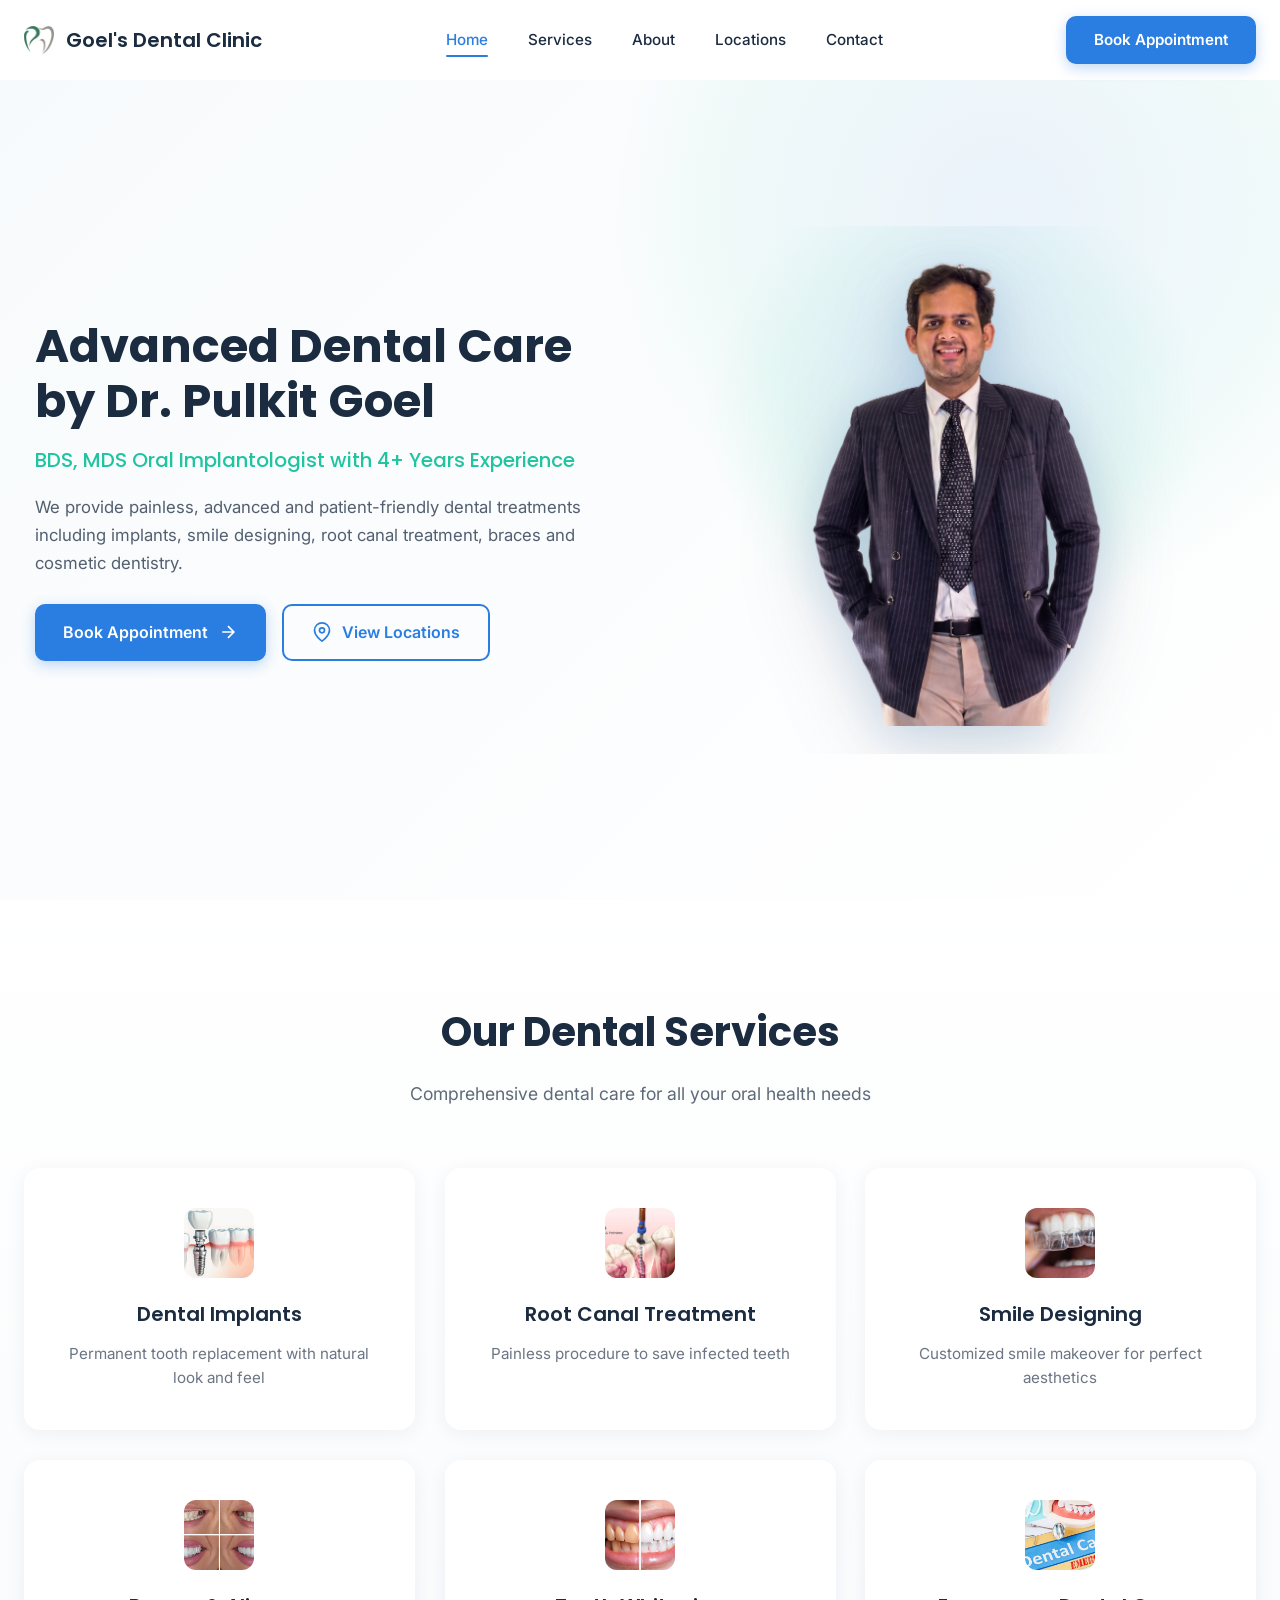
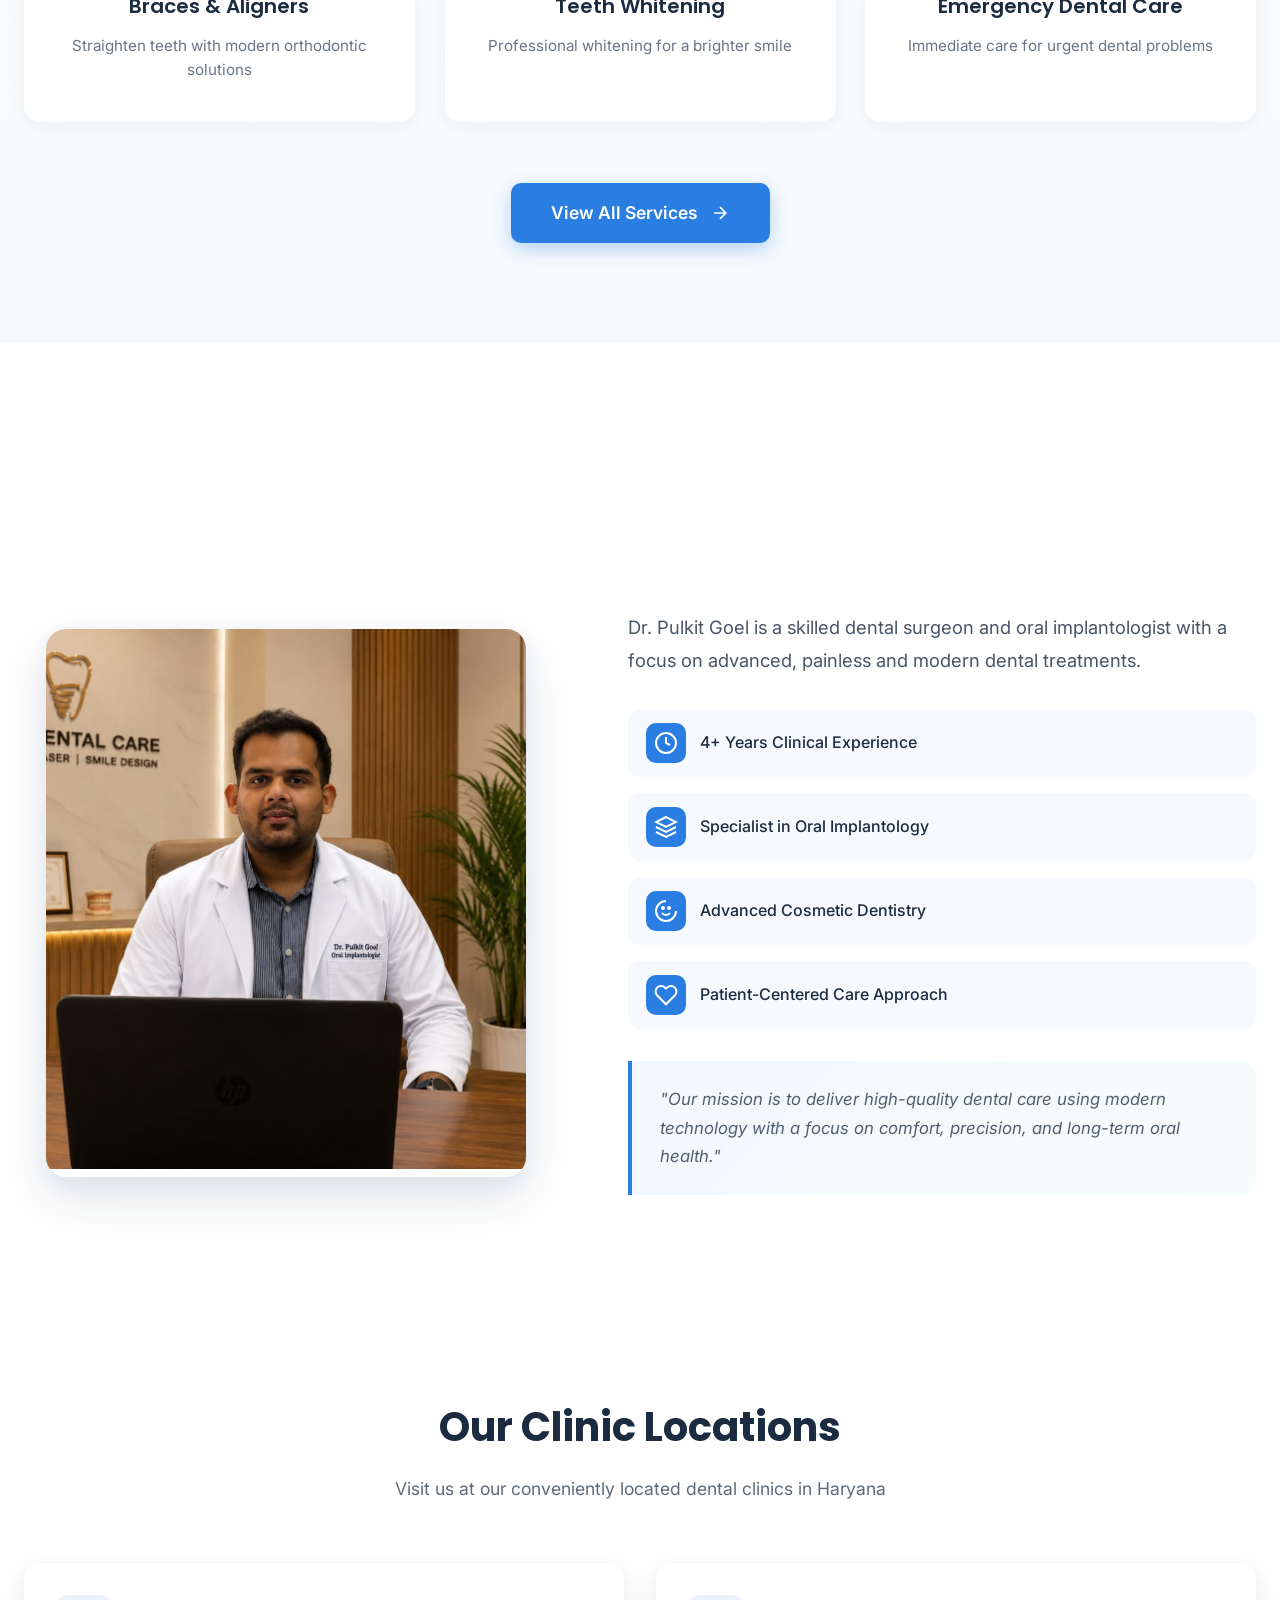
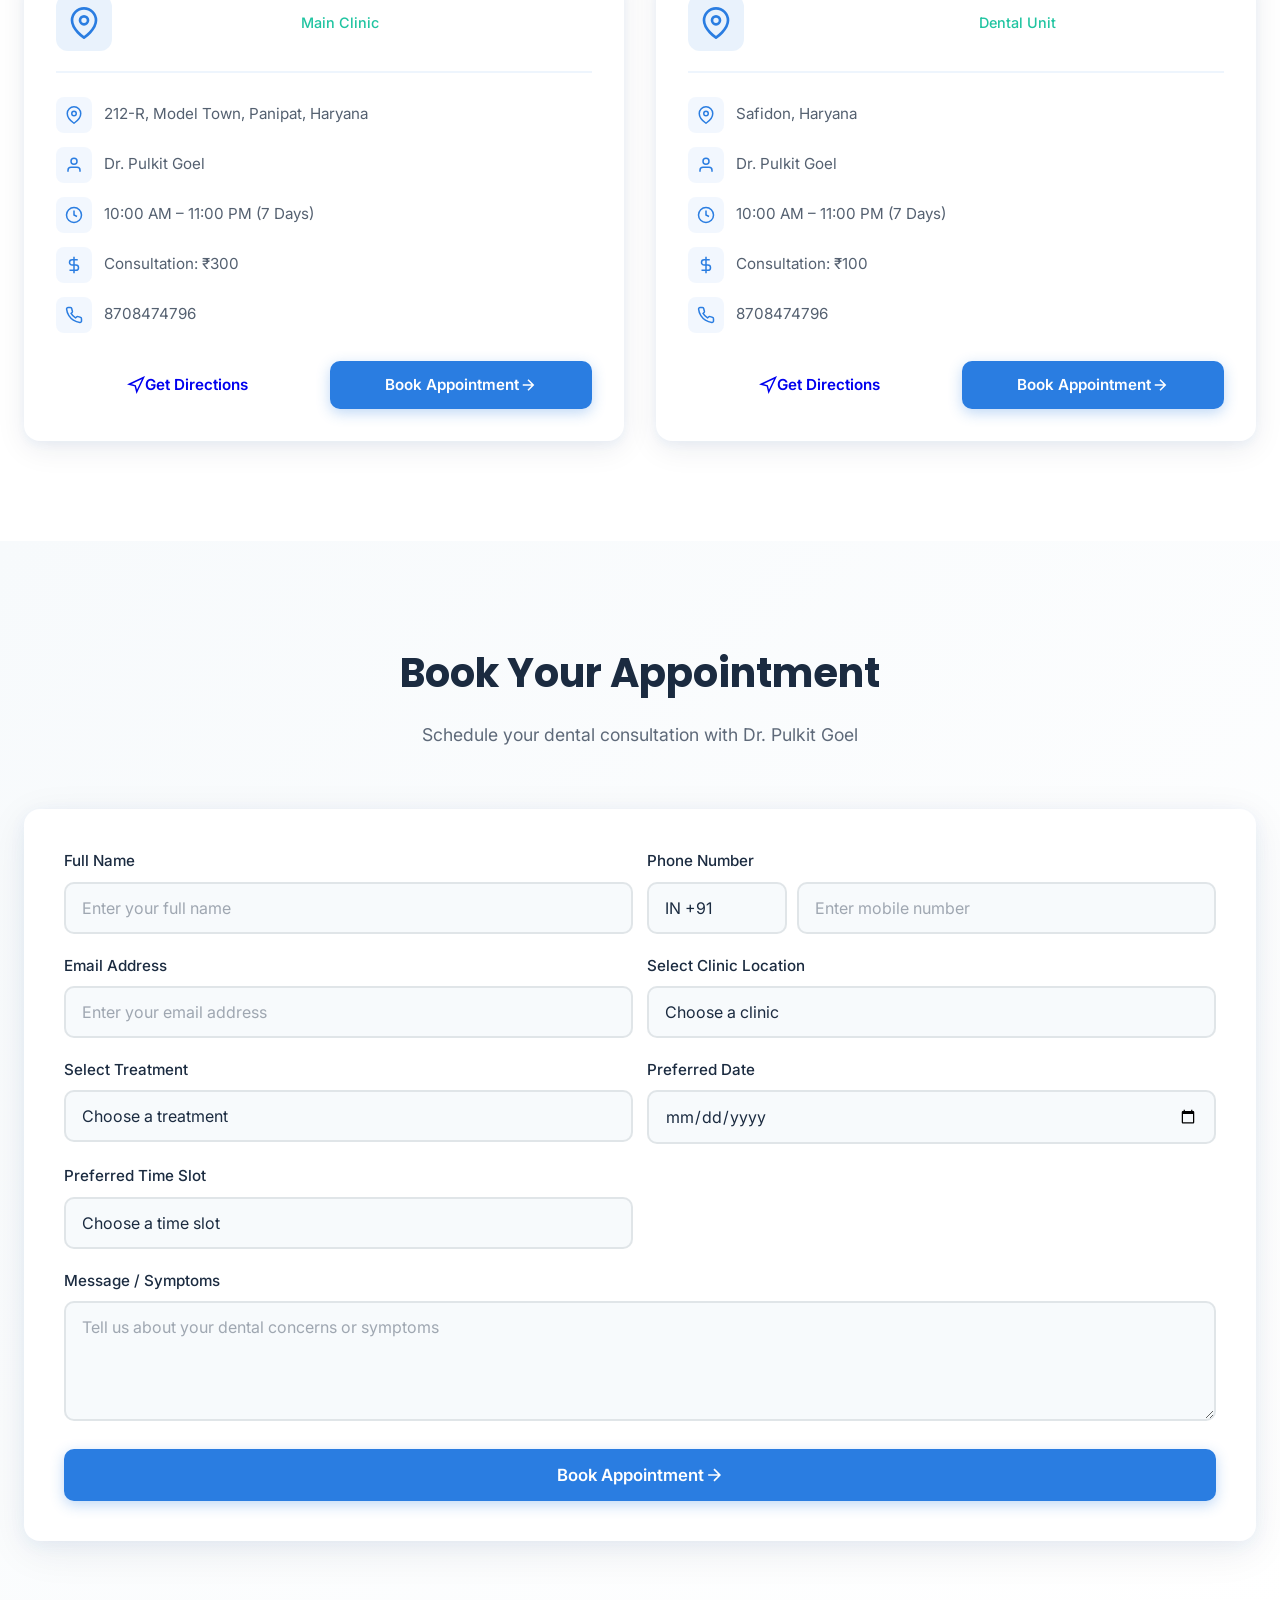
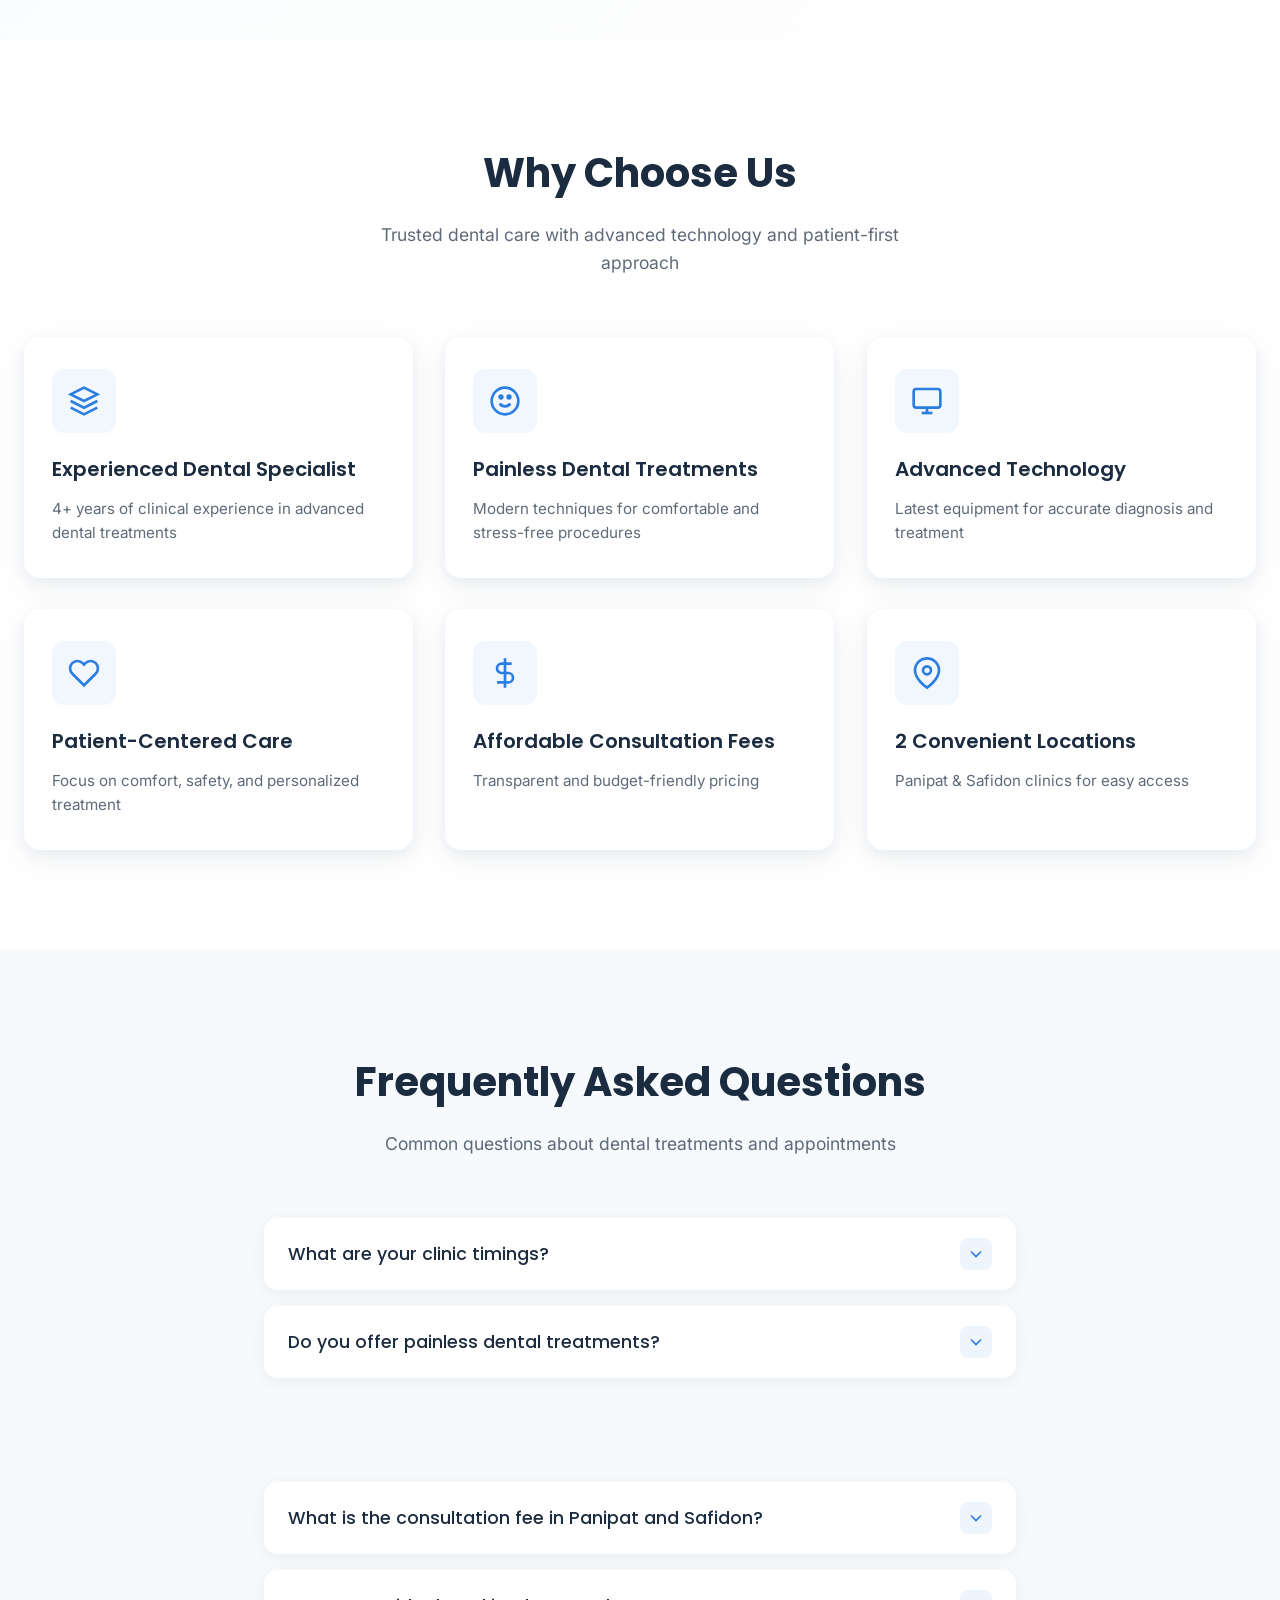
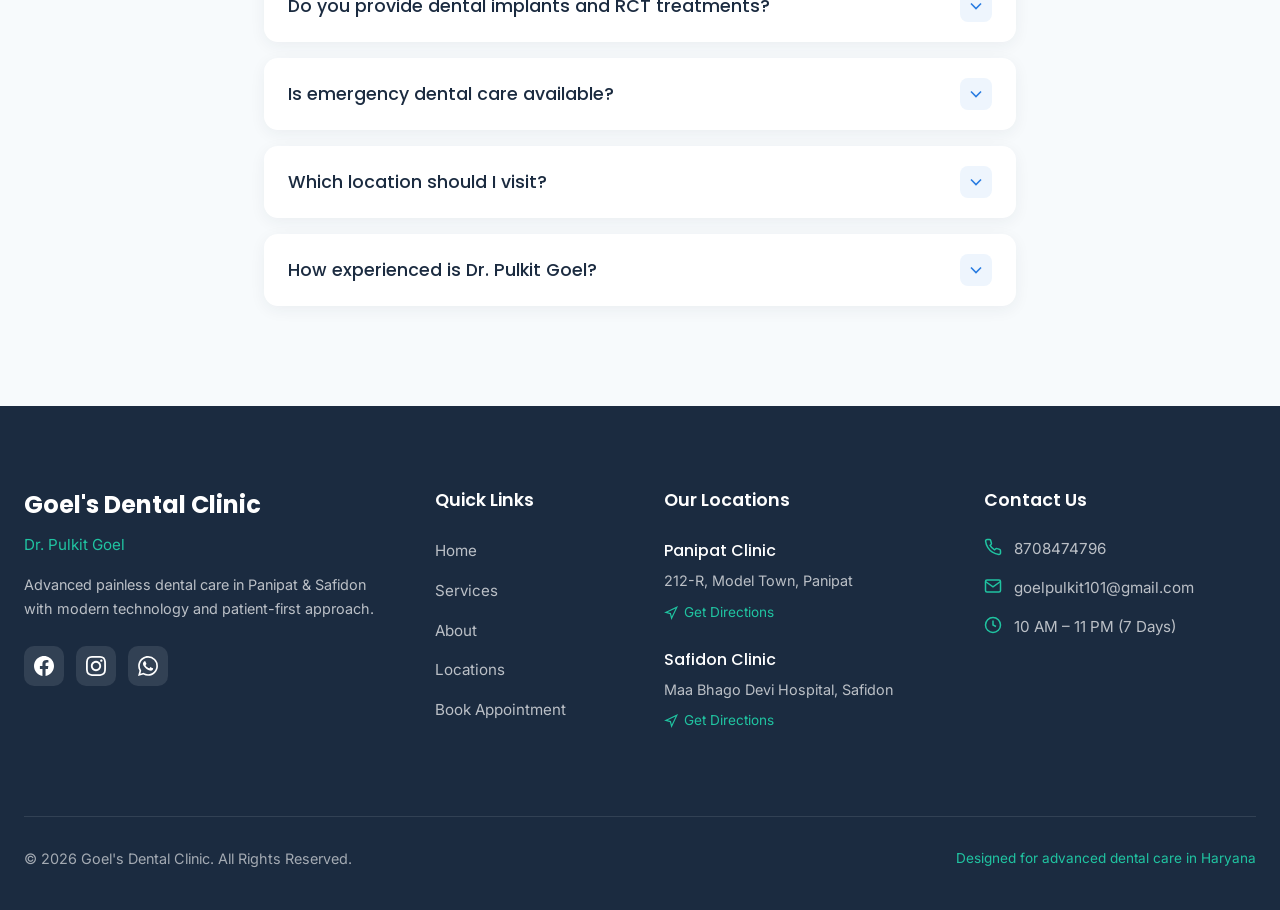
==== commit adc5b07e: "photo changed on home screen to cut" ====
--- a/index.html
+++ b/index.html
@@ -341,7 +341,7 @@
             <div class="hero-right">
                 <div class="hero-blob"></div>
                 <div class="doctor-image-box">
-                    <img src="components/images/nonbgd1.png" alt="Dr. Pulkit Goel Dentist Panipat Safidon - BDS MDS Oral Implantologist" loading="eager">
+                    <img src="components/images/nonbgd1cut.png" alt="Dr. Pulkit Goel Dentist Panipat Safidon - BDS MDS Oral Implantologist" loading="eager">
                 </div>
                 <!-- <div class="doctor-info">
                     <h3 class="doctor-name">Dr. Pulkit Goel</h3>
--- a/style.css
+++ b/style.css
@@ -165,6 +165,13 @@
     justify-content: center;
     transition: transform var(--transition-fast);
 }
+.logo-icon img {
+    width: 30px;
+}
+
+.logo-icon img{
+    width:30px;
+}
 
 .logo:hover .logo-icon {
     transform: rotate(5deg);
--- a/style.css
+++ b/style.css
@@ -165,6 +165,13 @@
     justify-content: center;
     transition: transform var(--transition-fast);
 }
+.logo-icon img {
+    width: 30px;
+}
+
+.logo-icon img{
+    width:30px;
+}
 
 .logo:hover .logo-icon {
     transform: rotate(5deg);
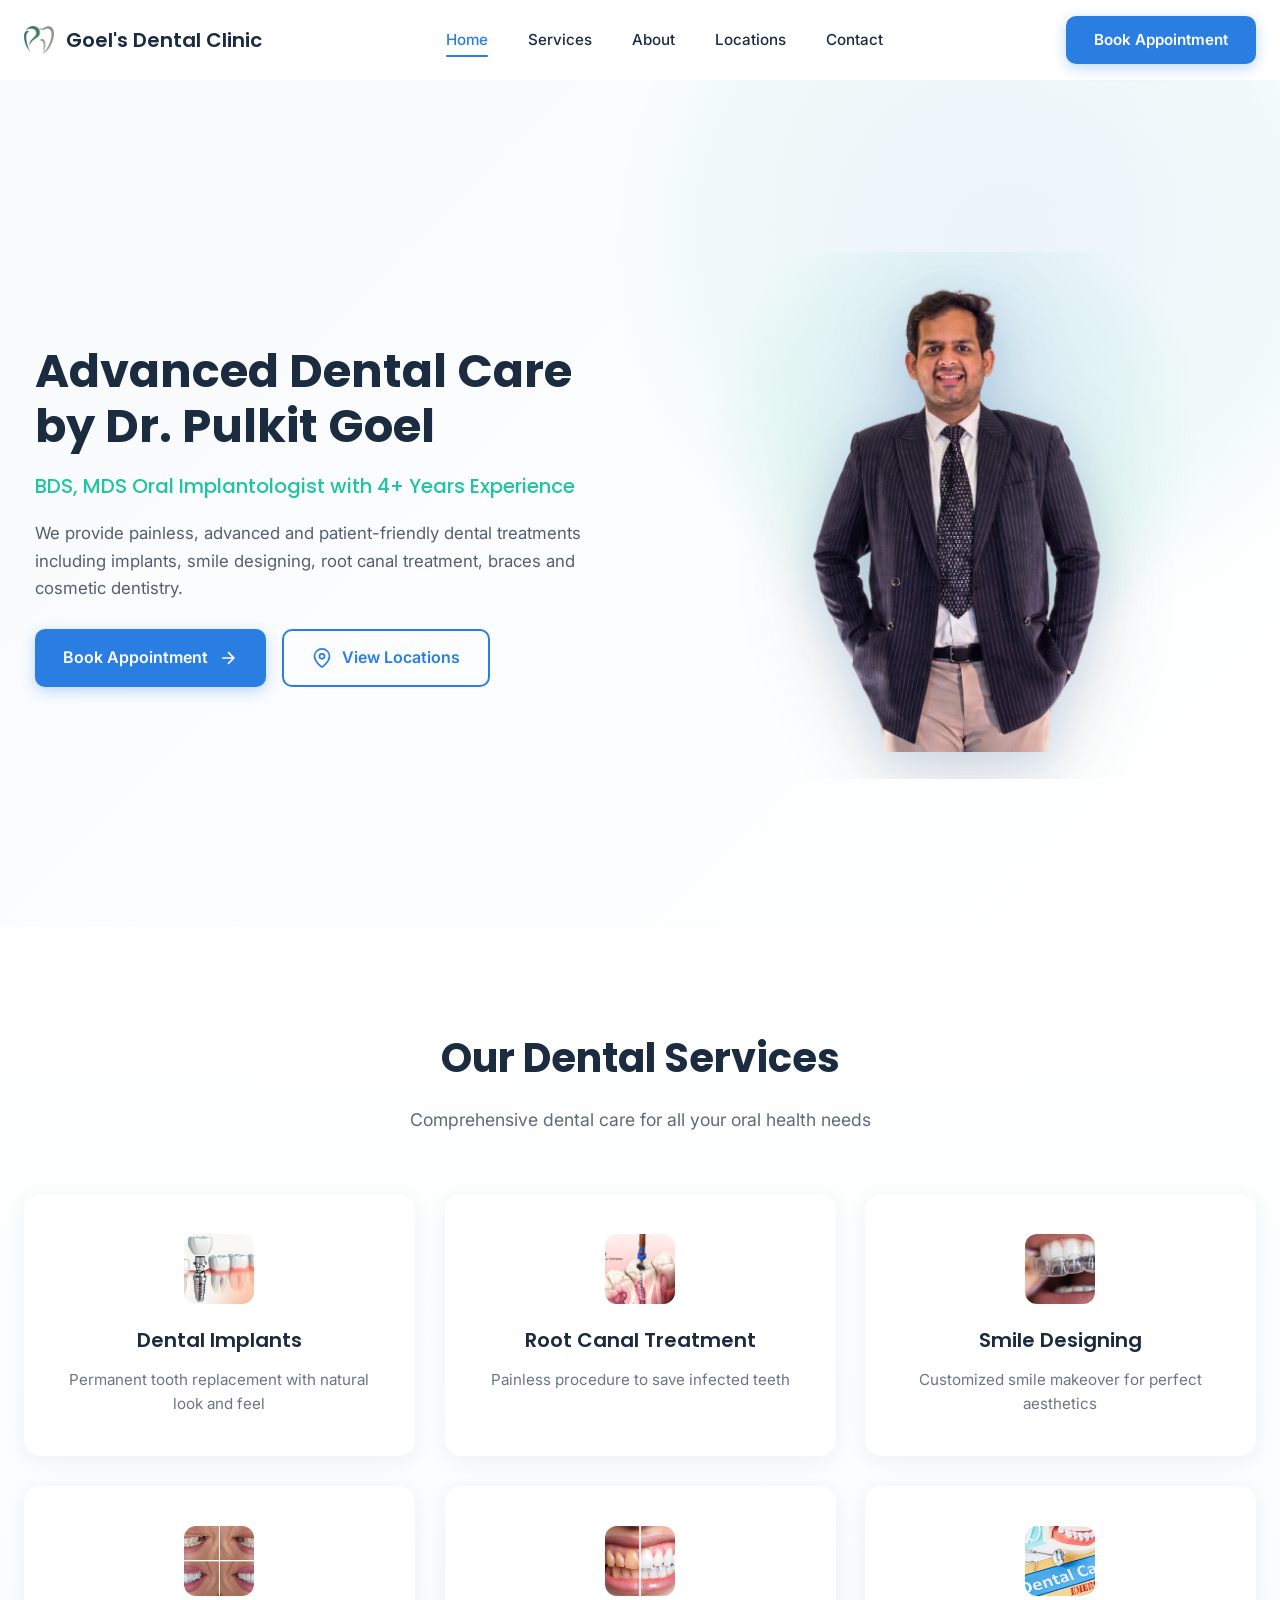
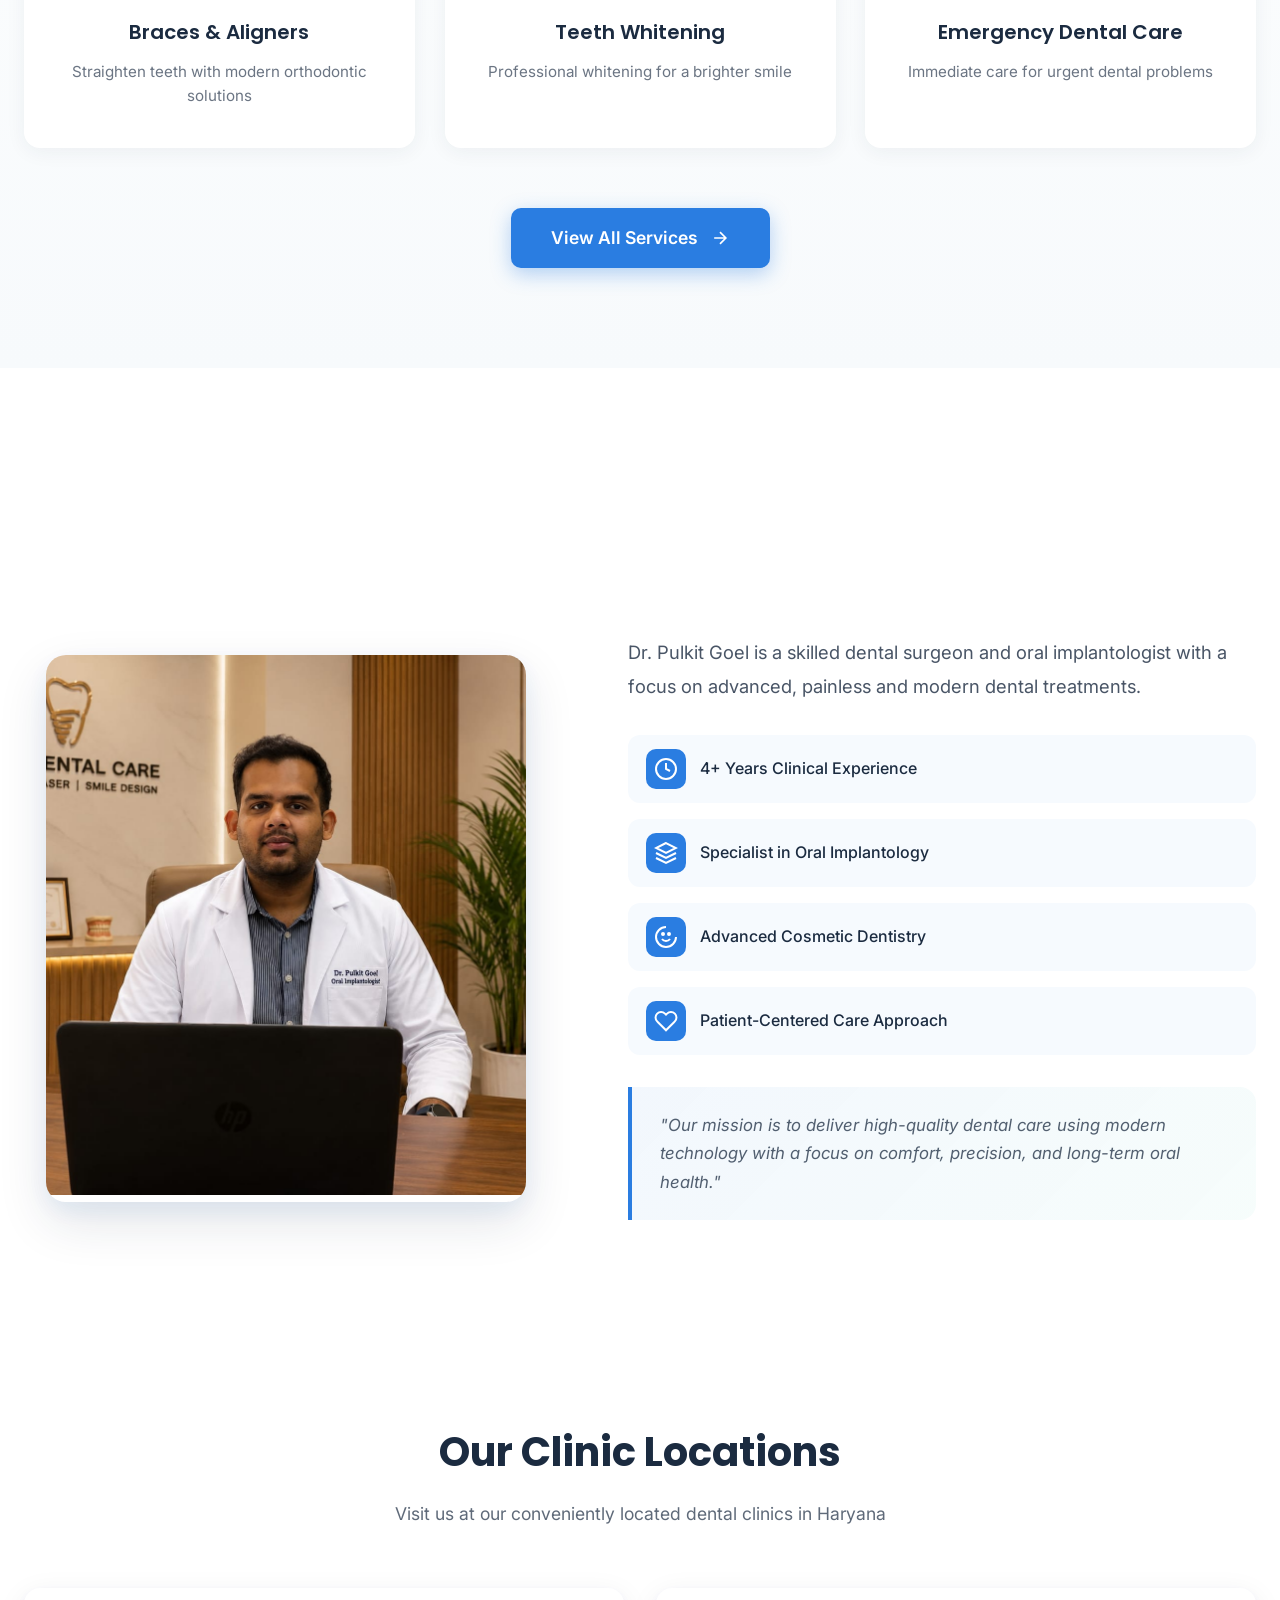
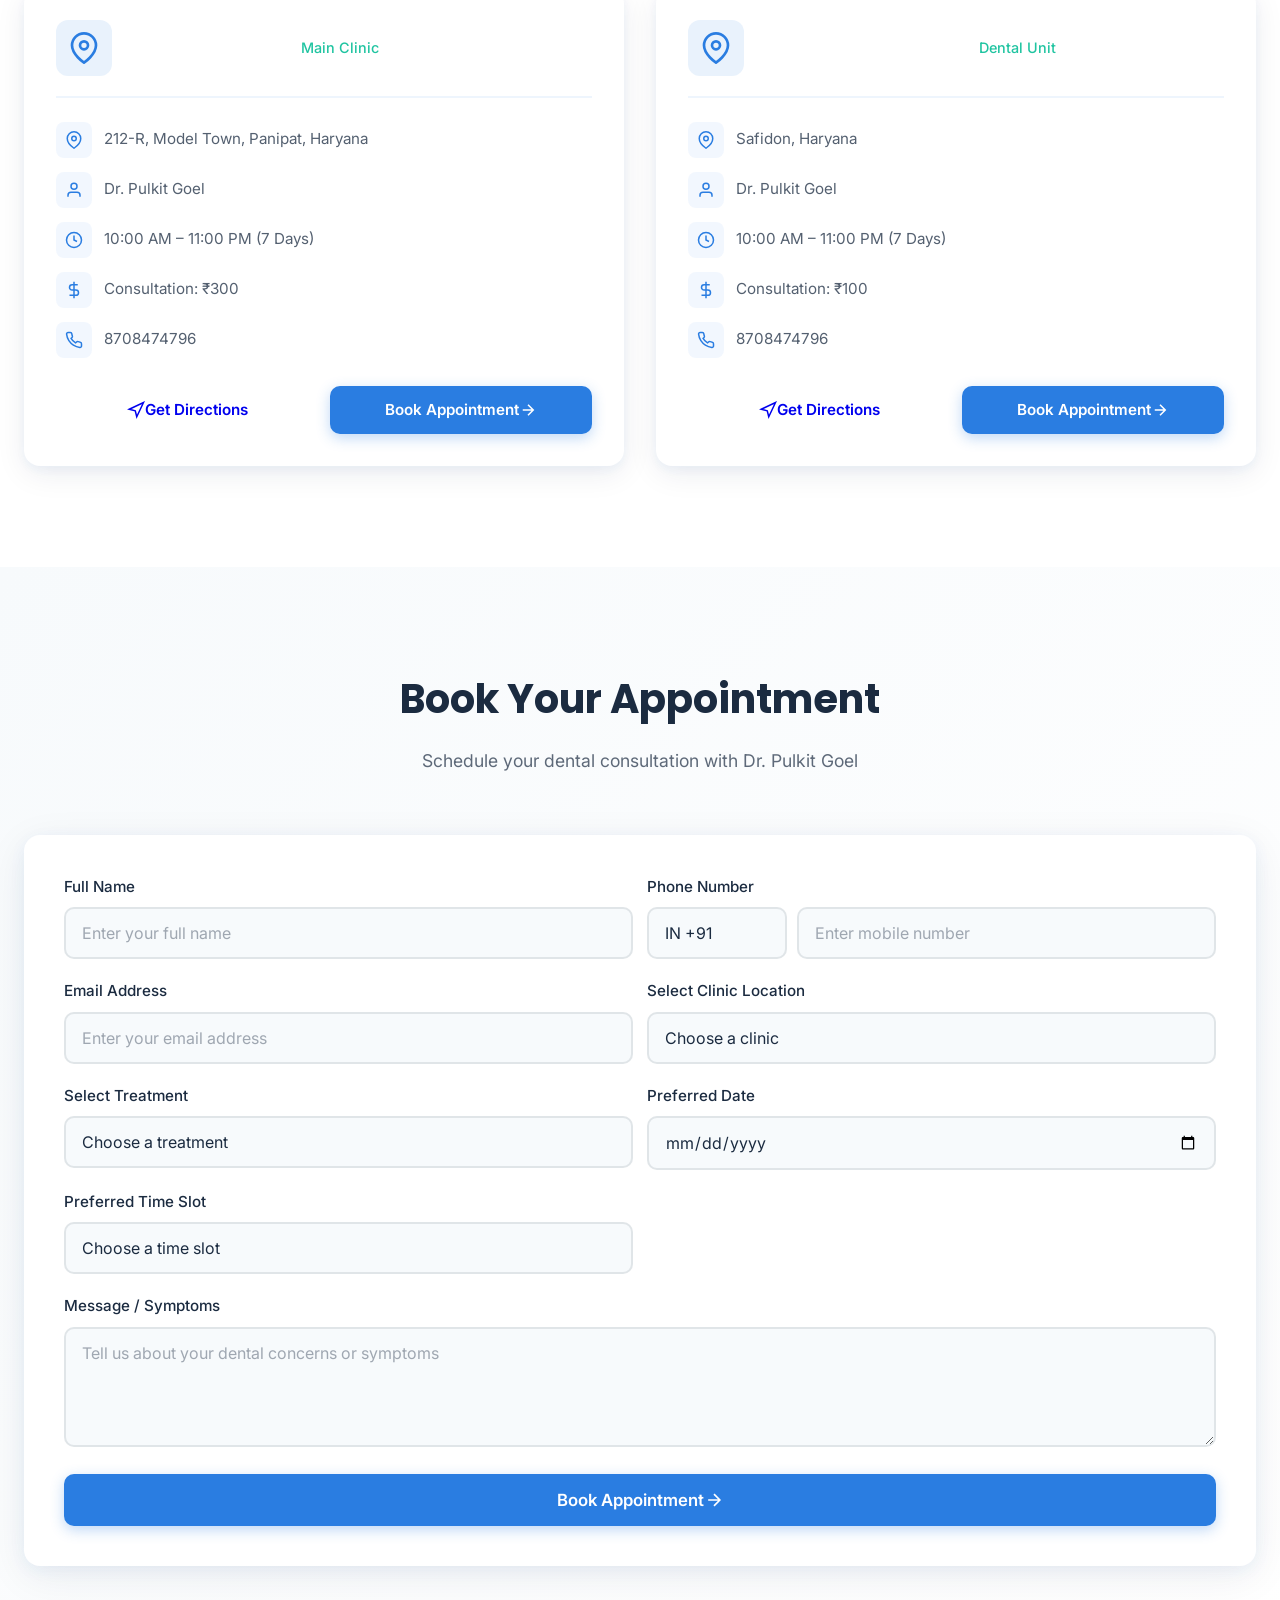
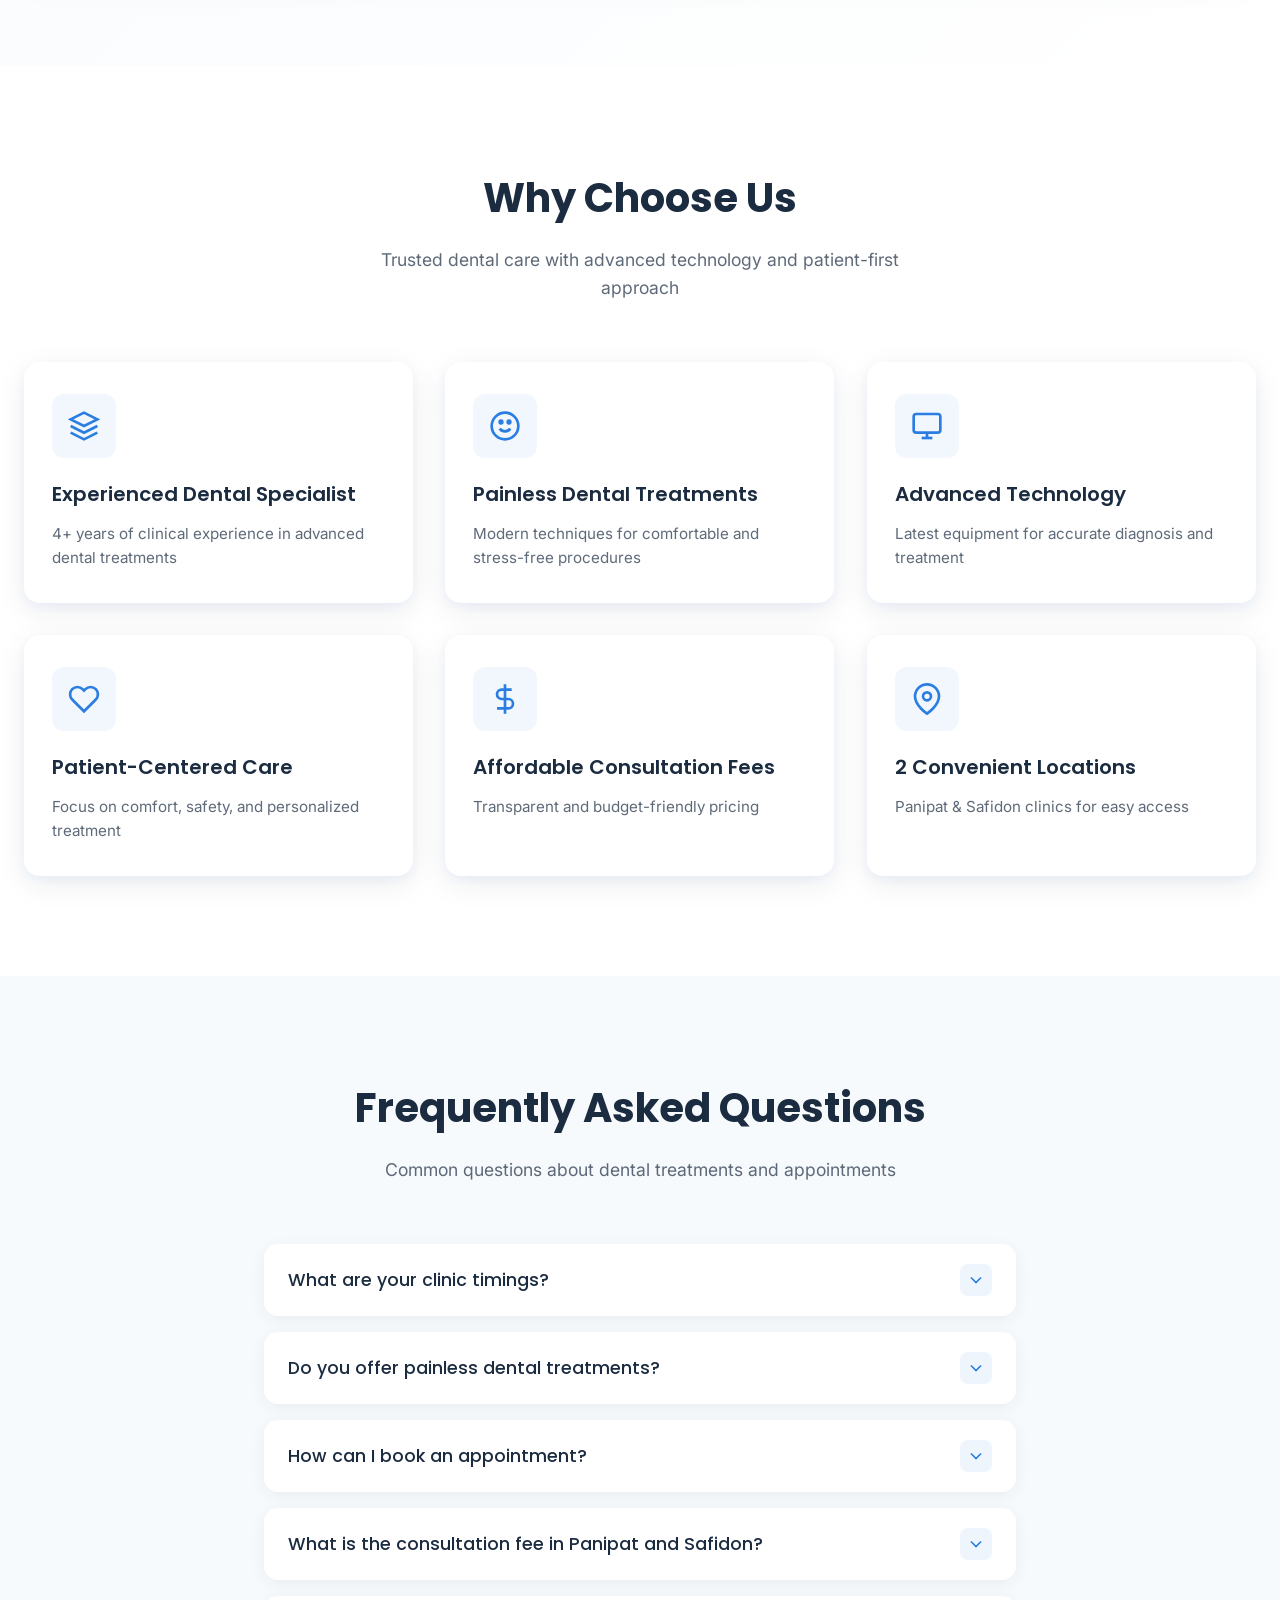
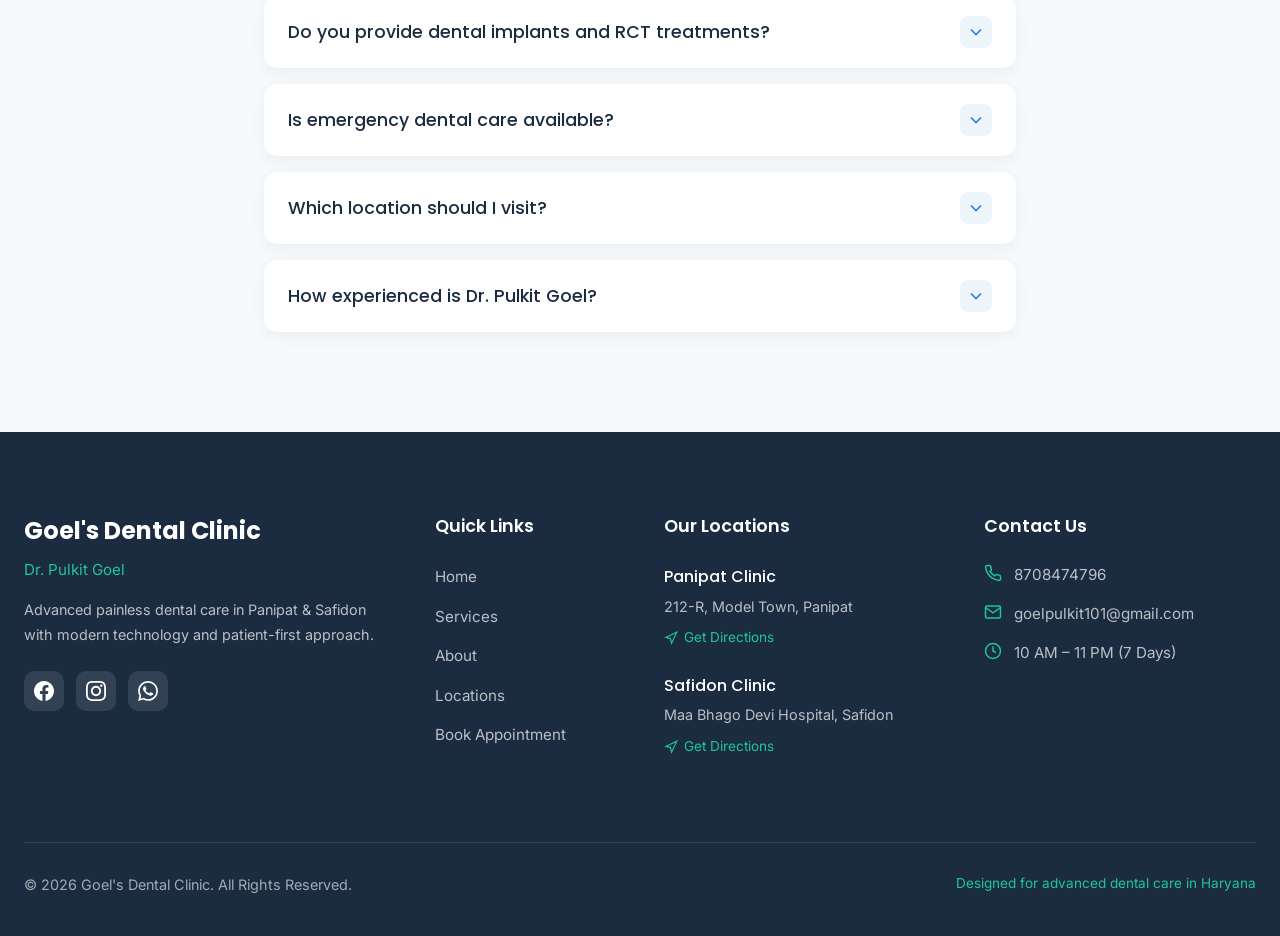
==== commit a2e963c2: "meta tag added in index.html home page for google verification." ====
--- a/index.html
+++ b/index.html
@@ -1,66 +1,78 @@
 <!DOCTYPE html>
 <html lang="en">
+
 <head>
     <meta charset="UTF-8">
     <meta name="viewport" content="width=device-width, initial-scale=1.0">
-    
+
     <!-- Primary SEO Meta Tags -->
     <title>Goel's Dental Clinic | Best Dentist in Panipat & Safidon</title>
-    <meta name="description" content="Advanced painless dental care by Dr. Pulkit Goel (BDS, MDS Oral Implantologist). Clinics in Panipat & Safidon. Dental implants, RCT, cosmetic dentistry. Book your appointment today.">
-    <meta name="keywords" content="dentist in Panipat, dental clinic Safidon, dental implants Haryana, oral surgeon Panipat, best dentist Panipat, painless dental treatment, root canal treatment, Maa Bhago Devi Hospital dental">
+
+
+    "*** this is google buisness verification meta tag, do not remove it***"
+    <meta name="google-site-verification" content="TTNAunbPmcdC59J6bHnwt9_gLKeUBwVMqr00ue53uEg" />
+
+    <meta name="description"
+        content="Advanced painless dental care by Dr. Pulkit Goel (BDS, MDS Oral Implantologist). Clinics in Panipat & Safidon. Dental implants, RCT, cosmetic dentistry. Book your appointment today.">
+    <meta name="keywords"
+        content="dentist in Panipat, dental clinic Safidon, dental implants Haryana, oral surgeon Panipat, best dentist Panipat, painless dental treatment, root canal treatment, Maa Bhago Devi Hospital dental">
     <meta name="author" content="Goel's Dental Clinic">
     <meta name="robots" content="index, follow, max-image-preview:large">
-    
+
     <!-- Canonical URL -->
     <link rel="canonical" href="https://goelsdentalclinic.com/">
-    
+
     <!-- Favicon -->
     <link rel="icon" type="image/png" href="/components/images/logo.png">
     <link rel="apple-touch-icon" href="/components/images/logo.png">
-    
+
     <!-- Open Graph / Facebook Meta Tags -->
     <meta property="og:type" content="website">
     <meta property="og:url" content="https://goelsdentalclinic.com/">
     <meta property="og:title" content="Goel's Dental Clinic | Best Dentist in Panipat & Safidon">
-    <meta property="og:description" content="Advanced painless dental care by Dr. Pulkit Goel (BDS, MDS Oral Implantologist). Clinics in Panipat & Safidon. Book your appointment today.">
+    <meta property="og:description"
+        content="Advanced painless dental care by Dr. Pulkit Goel (BDS, MDS Oral Implantologist). Clinics in Panipat & Safidon. Book your appointment today.">
     <meta property="og:image" content="https://goelsdentalclinic.com/components/images/d2.jpeg">
     <meta property="og:image:width" content="1200">
     <meta property="og:image:height" content="630">
     <meta property="og:site_name" content="Goel's Dental Clinic">
     <meta property="og:locale" content="en_IN">
-    
+
     <!-- Twitter / X Meta Tags -->
     <meta name="twitter:card" content="summary_large_image">
     <meta name="twitter:url" content="https://goelsdentalclinic.com/">
     <meta name="twitter:title" content="Goel's Dental Clinic | Best Dentist in Panipat & Safidon">
-    <meta name="twitter:description" content="Advanced painless dental care by Dr. Pulkit Goel (BDS, MDS Oral Implantologist). Clinics in Panipat & Safidon. Book your appointment today.">
+    <meta name="twitter:description"
+        content="Advanced painless dental care by Dr. Pulkit Goel (BDS, MDS Oral Implantologist). Clinics in Panipat & Safidon. Book your appointment today.">
     <meta name="twitter:image" content="https://goelsdentalclinic.com/components/images/d2.jpeg">
-    
+
     <!-- Geo Location Tags for Local SEO -->
     <meta name="geo.region" content="IN-HR">
     <meta name="geo.placename" content="Panipat, Safidon">
     <meta name="geo.position" content="29.3909;76.9635">
     <meta name="ICBM" content="29.3909, 76.9635">
-    
+
     <!-- Mobile App Capable -->
     <meta name="mobile-web-app-capable" content="yes">
     <meta name="apple-mobile-web-app-capable" content="yes">
     <meta name="apple-mobile-web-app-status-bar-style" content="default">
     <meta name="apple-mobile-web-app-title" content="Goel's Dental Clinic">
-    
+
     <!-- Theme Color for Mobile Browsers -->
     <meta name="theme-color" content="#2A7DE1">
     <meta name="msapplication-TileColor" content="#2A7DE1">
     <meta name="msapplication-navbutton-color" content="#2A7DE1">
-    
+
     <!-- Fonts -->
     <link rel="preconnect" href="https://fonts.googleapis.com">
     <link rel="preconnect" href="https://fonts.gstatic.com" crossorigin>
-    <link href="https://fonts.googleapis.com/css2?family=Inter:wght@400;500;600&family=Poppins:wght@500;600;700&display=swap" rel="stylesheet">
-    
+    <link
+        href="https://fonts.googleapis.com/css2?family=Inter:wght@400;500;600&family=Poppins:wght@500;600;700&display=swap"
+        rel="stylesheet">
+
     <!-- Stylesheet -->
     <link rel="stylesheet" href="style.css">
-    
+
     <!-- JSON-LD Structured Data for Local SEO -->
     <script type="application/ld+json">
     {
@@ -202,7 +214,7 @@
         ]
     }
     </script>
-    
+
     <!-- JSON-LD for Local Business -->
     <script type="application/ld+json">
     {
@@ -236,7 +248,7 @@
         "currenciesAccepted": "INR"
     }
     </script>
-    
+
     <!-- JSON-LD for Medical Organization -->
     <script type="application/ld+json">
     {
@@ -262,7 +274,7 @@
         }
     }
     </script>
-    
+
     <!-- JSON-LD for Breadcrumb Navigation -->
     <script type="application/ld+json">
     {
@@ -290,14 +302,15 @@
         ]
     }
     </script>
-    
+
     <!-- Preload Critical Resources -->
     <link rel="preload" href="style.css" as="style">
     <link rel="preload" href="components/images/doc.png" as="image" fetchpriority="high">
-    
+
     <!-- Include Script -->
     <script src="js/include.js"></script>
 </head>
+
 <body>
     <!-- Navbar injected here -->
     <div id="navbar"></div>
@@ -306,42 +319,46 @@
     <section class="hero" id="home">
         <!-- Background gradient blob -->
         <div class="hero-bg-blob"></div>
-        
+
         <div class="hero-container">
             <!-- Left Content -->
             <div class="hero-content">
-                
-                
+
+
                 <h1 class="hero-title">Advanced Dental Care by Dr. Pulkit Goel</h1>
-                
+
                 <p class="hero-subheading">BDS, MDS Oral Implantologist with 4+ Years Experience</p>
-                
+
                 <p class="hero-description">
-                    We provide painless, advanced and patient-friendly dental treatments including implants, smile designing, root canal treatment, braces and cosmetic dentistry.
+                    We provide painless, advanced and patient-friendly dental treatments including implants, smile
+                    designing, root canal treatment, braces and cosmetic dentistry.
                 </p>
-                
+
                 <div class="hero-buttons">
                     <a href="appointment.html" class="btn btn-primary">
                         <span>Book Appointment</span>
-                        <svg width="20" height="20" viewBox="0 0 24 24" fill="none" stroke="currentColor" stroke-width="2">
-                            <path d="M5 12h14M12 5l7 7-7 7"/>
+                        <svg width="20" height="20" viewBox="0 0 24 24" fill="none" stroke="currentColor"
+                            stroke-width="2">
+                            <path d="M5 12h14M12 5l7 7-7 7" />
                         </svg>
                     </a>
                     <a href="location.html" class="btn btn-secondary">
-                        <svg width="20" height="20" viewBox="0 0 24 24" fill="none" stroke="currentColor" stroke-width="2">
-                            <path d="M21 10c0 7-9 13-9 13s-9-6-9-13a9 9 0 0 1 18 0z"/>
-                            <circle cx="12" cy="10" r="3"/>
+                        <svg width="20" height="20" viewBox="0 0 24 24" fill="none" stroke="currentColor"
+                            stroke-width="2">
+                            <path d="M21 10c0 7-9 13-9 13s-9-6-9-13a9 9 0 0 1 18 0z" />
+                            <circle cx="12" cy="10" r="3" />
                         </svg>
                         <span>View Locations</span>
                     </a>
                 </div>
             </div>
-            
+
             <!-- Right Side - Doctor Image + Info -->
             <div class="hero-right">
                 <div class="hero-blob"></div>
                 <div class="doctor-image-box">
-                    <img src="components/images/nonbgd1cut.png" alt="Dr. Pulkit Goel Dentist Panipat Safidon - BDS MDS Oral Implantologist" loading="eager">
+                    <img src="components/images/nonbgd1cut.png"
+                        alt="Dr. Pulkit Goel Dentist Panipat Safidon - BDS MDS Oral Implantologist" loading="eager">
                 </div>
                 <!-- <div class="doctor-info">
                     <h3 class="doctor-name">Dr. Pulkit Goel</h3>
@@ -359,7 +376,7 @@
                 <h2 class="services-title">Our Dental Services</h2>
                 <p class="services-subtitle">Comprehensive dental care for all your oral health needs</p>
             </div>
-            
+
             <div class="services-grid">
                 <!-- Service Card 1 -->
                 <div class="service-card">
@@ -367,35 +384,35 @@
                     <h3 class="service-name">Dental Implants</h3>
                     <p class="service-desc">Permanent tooth replacement with natural look and feel</p>
                 </div>
-                
+
                 <!-- Service Card 2 -->
                 <div class="service-card">
                     <img src="components/images/s1.jpg" alt="Root Canal Treatment" class="service-img">
                     <h3 class="service-name">Root Canal Treatment</h3>
                     <p class="service-desc">Painless procedure to save infected teeth</p>
                 </div>
-                
+
                 <!-- Service Card 3 -->
                 <div class="service-card">
                     <img src="components/images/s2.jpg" alt="Smile Designing" class="service-img">
                     <h3 class="service-name">Smile Designing</h3>
                     <p class="service-desc">Customized smile makeover for perfect aesthetics</p>
                 </div>
-                
+
                 <!-- Service Card 4 -->
                 <div class="service-card">
                     <img src="components/images/s3.jpg" alt="Braces & Aligners" class="service-img">
                     <h3 class="service-name">Braces & Aligners</h3>
                     <p class="service-desc">Straighten teeth with modern orthodontic solutions</p>
                 </div>
-                
+
                 <!-- Service Card 5 -->
                 <div class="service-card">
                     <img src="components/images/s5.jpg" alt="Teeth Whitening" class="service-img">
                     <h3 class="service-name">Teeth Whitening</h3>
                     <p class="service-desc">Professional whitening for a brighter smile</p>
                 </div>
-                
+
                 <!-- Service Card 6 -->
                 <div class="service-card">
                     <img src="components/images/s13.webp" alt="Emergency Dental Care" class="service-img">
@@ -403,13 +420,13 @@
                     <p class="service-desc">Immediate care for urgent dental problems</p>
                 </div>
             </div>
-            
+
             <!-- Services CTA -->
             <div class="services-cta">
                 <a href="services.html" class="btn btn-primary btn-lg">
                     <span>View All Services</span>
                     <svg width="20" height="20" viewBox="0 0 24 24" fill="none" stroke="currentColor" stroke-width="2">
-                        <path d="M5 12h14M12 5l7 7-7 7"/>
+                        <path d="M5 12h14M12 5l7 7-7 7" />
                     </svg>
                 </a>
             </div>
@@ -423,65 +440,74 @@
                 <h2 class="about-title">About Dr. Pulkit Goel</h2>
                 <p class="about-subtitle">Dedicated to advanced, painless and patient-friendly dental care</p>
             </div>
-            
+
             <div class="about-content">
                 <!-- Left Side - Image -->
                 <div class="about-image-wrapper">
                     <div class="about-blob"></div>
                     <div class="about-image">
-                        <img src="components/images/d2.jpeg" alt="Dr. Pulkit Goel Dental Clinic Panipat - Oral Implantologist and Dental Surgeon" loading="lazy">
-                    </div>
-                </div>
-                
+                        <img src="components/images/d2.jpeg"
+                            alt="Dr. Pulkit Goel Dental Clinic Panipat - Oral Implantologist and Dental Surgeon"
+                            loading="lazy">
+                    </div>
+                </div>
+
                 <!-- Right Side - Content -->
                 <div class="about-text">
                     <p class="about-intro">
-                        Dr. Pulkit Goel is a skilled dental surgeon and oral implantologist with a focus on advanced, painless and modern dental treatments.
+                        Dr. Pulkit Goel is a skilled dental surgeon and oral implantologist with a focus on advanced,
+                        painless and modern dental treatments.
                     </p>
-                    
+
                     <div class="about-highlights">
                         <div class="highlight-item">
                             <span class="highlight-icon">
-                                <svg width="24" height="24" viewBox="0 0 24 24" fill="none" stroke="currentColor" stroke-width="2">
-                                    <path d="M12 2C6.5 2 2 6.5 2 12s4.5 10 10 10 10-4.5 10-10S17.5 2 12 2z"/>
-                                    <path d="M12 6v6l4 2"/>
+                                <svg width="24" height="24" viewBox="0 0 24 24" fill="none" stroke="currentColor"
+                                    stroke-width="2">
+                                    <path d="M12 2C6.5 2 2 6.5 2 12s4.5 10 10 10 10-4.5 10-10S17.5 2 12 2z" />
+                                    <path d="M12 6v6l4 2" />
                                 </svg>
                             </span>
                             <span class="highlight-text">4+ Years Clinical Experience</span>
                         </div>
                         <div class="highlight-item">
                             <span class="highlight-icon">
-                                <svg width="24" height="24" viewBox="0 0 24 24" fill="none" stroke="currentColor" stroke-width="2">
-                                    <path d="M12 2L2 7l10 5 10-5-10-5z"/>
-                                    <path d="M2 17l10 5 10-5"/>
-                                    <path d="M2 12l10 5 10-5"/>
+                                <svg width="24" height="24" viewBox="0 0 24 24" fill="none" stroke="currentColor"
+                                    stroke-width="2">
+                                    <path d="M12 2L2 7l10 5 10-5-10-5z" />
+                                    <path d="M2 17l10 5 10-5" />
+                                    <path d="M2 12l10 5 10-5" />
                                 </svg>
                             </span>
                             <span class="highlight-text">Specialist in Oral Implantology</span>
                         </div>
                         <div class="highlight-item">
                             <span class="highlight-icon">
-                                <svg width="24" height="24" viewBox="0 0 24 24" fill="none" stroke="currentColor" stroke-width="2">
-                                    <path d="M12 2C6.5 2 2 6.5 2 12s4.5 10 10 10 10-4.5 10-10"/>
-                                    <path d="M8 14s1.5 2 4 2 4-2 4-2"/>
-                                    <circle cx="9" cy="9" r="1"/>
-                                    <circle cx="15" cy="9" r="1"/>
+                                <svg width="24" height="24" viewBox="0 0 24 24" fill="none" stroke="currentColor"
+                                    stroke-width="2">
+                                    <path d="M12 2C6.5 2 2 6.5 2 12s4.5 10 10 10 10-4.5 10-10" />
+                                    <path d="M8 14s1.5 2 4 2 4-2 4-2" />
+                                    <circle cx="9" cy="9" r="1" />
+                                    <circle cx="15" cy="9" r="1" />
                                 </svg>
                             </span>
                             <span class="highlight-text">Advanced Cosmetic Dentistry</span>
                         </div>
                         <div class="highlight-item">
                             <span class="highlight-icon">
-                                <svg width="24" height="24" viewBox="0 0 24 24" fill="none" stroke="currentColor" stroke-width="2">
-                                    <path d="M20.84 4.61a5.5 5.5 0 0 0-7.78 0L12 5.67l-1.06-1.06a5.5 5.5 0 0 0-7.78 7.78l1.06 1.06L12 21.23l7.78-7.78 1.06-1.06a5.5 5.5 0 0 0 0-7.78z"/>
+                                <svg width="24" height="24" viewBox="0 0 24 24" fill="none" stroke="currentColor"
+                                    stroke-width="2">
+                                    <path
+                                        d="M20.84 4.61a5.5 5.5 0 0 0-7.78 0L12 5.67l-1.06-1.06a5.5 5.5 0 0 0-7.78 7.78l1.06 1.06L12 21.23l7.78-7.78 1.06-1.06a5.5 5.5 0 0 0 0-7.78z" />
                                 </svg>
                             </span>
                             <span class="highlight-text">Patient-Centered Care Approach</span>
                         </div>
                     </div>
-                    
+
                     <div class="about-mission">
-                        <p>"Our mission is to deliver high-quality dental care using modern technology with a focus on comfort, precision, and long-term oral health."</p>
+                        <p>"Our mission is to deliver high-quality dental care using modern technology with a focus on
+                            comfort, precision, and long-term oral health."</p>
                     </div>
                 </div>
             </div>
@@ -495,161 +521,183 @@
                 <h2 class="locations-title">Our Clinic Locations</h2>
                 <p class="locations-subtitle">Visit us at our conveniently located dental clinics in Haryana</p>
             </div>
-            
+
             <div class="locations-grid">
                 <!-- Panipat Clinic Card -->
                 <div class="location-card">
                     <div class="location-header">
                         <div class="location-icon">
-                            <svg width="32" height="32" viewBox="0 0 24 24" fill="none" stroke="currentColor" stroke-width="2">
-                                <path d="M21 10c0 7-9 13-9 13s-9-6-9-13a9 9 0 0 1 18 0z"/>
-                                <circle cx="12" cy="10" r="3"/>
+                            <svg width="32" height="32" viewBox="0 0 24 24" fill="none" stroke="currentColor"
+                                stroke-width="2">
+                                <path d="M21 10c0 7-9 13-9 13s-9-6-9-13a9 9 0 0 1 18 0z" />
+                                <circle cx="12" cy="10" r="3" />
                             </svg>
                         </div>
                         <h3 class="location-name">Goel's Dental Clinic</h3>
                         <p class="location-type">Main Clinic</p>
                     </div>
-                    
+
                     <div class="location-details">
                         <div class="detail-item">
                             <span class="detail-icon">
-                                <svg width="18" height="18" viewBox="0 0 24 24" fill="none" stroke="currentColor" stroke-width="2">
-                                    <path d="M21 10c0 7-9 13-9 13s-9-6-9-13a9 9 0 0 1 18 0z"/>
-                                    <circle cx="12" cy="10" r="3"/>
+                                <svg width="18" height="18" viewBox="0 0 24 24" fill="none" stroke="currentColor"
+                                    stroke-width="2">
+                                    <path d="M21 10c0 7-9 13-9 13s-9-6-9-13a9 9 0 0 1 18 0z" />
+                                    <circle cx="12" cy="10" r="3" />
                                 </svg>
                             </span>
                             <span class="detail-text">212-R, Model Town, Panipat, Haryana</span>
                         </div>
-                        
+
                         <div class="detail-item">
                             <span class="detail-icon">
-                                <svg width="18" height="18" viewBox="0 0 24 24" fill="none" stroke="currentColor" stroke-width="2">
-                                    <path d="M20 21v-2a4 4 0 0 0-4-4H8a4 4 0 0 0-4 4v2"/>
-                                    <circle cx="12" cy="7" r="4"/>
+                                <svg width="18" height="18" viewBox="0 0 24 24" fill="none" stroke="currentColor"
+                                    stroke-width="2">
+                                    <path d="M20 21v-2a4 4 0 0 0-4-4H8a4 4 0 0 0-4 4v2" />
+                                    <circle cx="12" cy="7" r="4" />
                                 </svg>
                             </span>
                             <span class="detail-text">Dr. Pulkit Goel</span>
                         </div>
-                        
+
                         <div class="detail-item">
                             <span class="detail-icon">
-                                <svg width="18" height="18" viewBox="0 0 24 24" fill="none" stroke="currentColor" stroke-width="2">
-                                    <circle cx="12" cy="12" r="10"/>
-                                    <polyline points="12 6 12 12 16 14"/>
+                                <svg width="18" height="18" viewBox="0 0 24 24" fill="none" stroke="currentColor"
+                                    stroke-width="2">
+                                    <circle cx="12" cy="12" r="10" />
+                                    <polyline points="12 6 12 12 16 14" />
                                 </svg>
                             </span>
                             <span class="detail-text">10:00 AM – 11:00 PM (7 Days)</span>
                         </div>
-                        
+
                         <div class="detail-item">
                             <span class="detail-icon">
-                                <svg width="18" height="18" viewBox="0 0 24 24" fill="none" stroke="currentColor" stroke-width="2">
-                                    <path d="M12 1v22M17 5H9.5a3.5 3.5 0 0 0 0 7h5a3.5 3.5 0 0 1 0 7H6"/>
+                                <svg width="18" height="18" viewBox="0 0 24 24" fill="none" stroke="currentColor"
+                                    stroke-width="2">
+                                    <path d="M12 1v22M17 5H9.5a3.5 3.5 0 0 0 0 7h5a3.5 3.5 0 0 1 0 7H6" />
                                 </svg>
                             </span>
                             <span class="detail-text">Consultation: ₹300</span>
                         </div>
-                        
+
                         <div class="detail-item">
                             <span class="detail-icon">
-                                <svg width="18" height="18" viewBox="0 0 24 24" fill="none" stroke="currentColor" stroke-width="2">
-                                    <path d="M22 16.92v3a2 2 0 0 1-2.18 2 19.79 19.79 0 0 1-8.63-3.07 19.5 19.5 0 0 1-6-6 19.79 19.79 0 0 1-3.07-8.67A2 2 0 0 1 4.11 2h3a2 2 0 0 1 2 1.72 12.84 12.84 0 0 0 .7 2.81 2 2 0 0 1-.45 2.11L8.09 9.91a16 16 0 0 0 6 6l1.27-1.27a2 2 0 0 1 2.11-.45 12.84 12.84 0 0 0 2.81.7A2 2 0 0 1 22 16.92z"/>
+                                <svg width="18" height="18" viewBox="0 0 24 24" fill="none" stroke="currentColor"
+                                    stroke-width="2">
+                                    <path
+                                        d="M22 16.92v3a2 2 0 0 1-2.18 2 19.79 19.79 0 0 1-8.63-3.07 19.5 19.5 0 0 1-6-6 19.79 19.79 0 0 1-3.07-8.67A2 2 0 0 1 4.11 2h3a2 2 0 0 1 2 1.72 12.84 12.84 0 0 0 .7 2.81 2 2 0 0 1-.45 2.11L8.09 9.91a16 16 0 0 0 6 6l1.27-1.27a2 2 0 0 1 2.11-.45 12.84 12.84 0 0 0 2.81.7A2 2 0 0 1 22 16.92z" />
                                 </svg>
                             </span>
                             <span class="detail-text">8708474796</span>
                         </div>
                     </div>
-                    
+
                     <div class="location-actions">
-                        <a href="https://www.google.com/maps/@29.3910327,76.9636503,17z?entry=ttu&g_ep=EgoyMDI2MDUwNi4wIKXMDSoASAFQAw%3D%3D" class="btn btn-outline btn-sm" target="_blank" rel="noopener noreferrer" aria-label="Open Panipat Clinic location in Google Maps">
-                            <svg width="18" height="18" viewBox="0 0 24 24" fill="none" stroke="currentColor" stroke-width="2">
-                                <polygon points="3 11 22 2 13 21 11 13 3 11"/>
+                        <a href="https://www.google.com/maps/@29.3910327,76.9636503,17z?entry=ttu&g_ep=EgoyMDI2MDUwNi4wIKXMDSoASAFQAw%3D%3D"
+                            class="btn btn-outline btn-sm" target="_blank" rel="noopener noreferrer"
+                            aria-label="Open Panipat Clinic location in Google Maps">
+                            <svg width="18" height="18" viewBox="0 0 24 24" fill="none" stroke="currentColor"
+                                stroke-width="2">
+                                <polygon points="3 11 22 2 13 21 11 13 3 11" />
                             </svg>
                             <span>Get Directions</span>
                         </a>
                         <a href="appointment.html" class="btn btn-primary btn-sm">
                             <span>Book Appointment</span>
-                            <svg width="18" height="18" viewBox="0 0 24 24" fill="none" stroke="currentColor" stroke-width="2">
-                                <path d="M5 12h14M12 5l7 7-7 7"/>
+                            <svg width="18" height="18" viewBox="0 0 24 24" fill="none" stroke="currentColor"
+                                stroke-width="2">
+                                <path d="M5 12h14M12 5l7 7-7 7" />
                             </svg>
                         </a>
                     </div>
                 </div>
-                
+
                 <!-- Safidon Clinic Card -->
                 <div class="location-card">
                     <div class="location-header">
                         <div class="location-icon">
-                            <svg width="32" height="32" viewBox="0 0 24 24" fill="none" stroke="currentColor" stroke-width="2">
-                                <path d="M21 10c0 7-9 13-9 13s-9-6-9-13a9 9 0 0 1 18 0z"/>
-                                <circle cx="12" cy="10" r="3"/>
+                            <svg width="32" height="32" viewBox="0 0 24 24" fill="none" stroke="currentColor"
+                                stroke-width="2">
+                                <path d="M21 10c0 7-9 13-9 13s-9-6-9-13a9 9 0 0 1 18 0z" />
+                                <circle cx="12" cy="10" r="3" />
                             </svg>
                         </div>
                         <h3 class="location-name">Maa Bhago Devi Hospital</h3>
                         <p class="location-type">Dental Unit</p>
                     </div>
-                    
+
                     <div class="location-details">
                         <div class="detail-item">
                             <span class="detail-icon">
-                                <svg width="18" height="18" viewBox="0 0 24 24" fill="none" stroke="currentColor" stroke-width="2">
-                                    <path d="M21 10c0 7-9 13-9 13s-9-6-9-13a9 9 0 0 1 18 0z"/>
-                                    <circle cx="12" cy="10" r="3"/>
+                                <svg width="18" height="18" viewBox="0 0 24 24" fill="none" stroke="currentColor"
+                                    stroke-width="2">
+                                    <path d="M21 10c0 7-9 13-9 13s-9-6-9-13a9 9 0 0 1 18 0z" />
+                                    <circle cx="12" cy="10" r="3" />
                                 </svg>
                             </span>
                             <span class="detail-text">Safidon, Haryana</span>
                         </div>
-                        
+
                         <div class="detail-item">
                             <span class="detail-icon">
-                                <svg width="18" height="18" viewBox="0 0 24 24" fill="none" stroke="currentColor" stroke-width="2">
-                                    <path d="M20 21v-2a4 4 0 0 0-4-4H8a4 4 0 0 0-4 4v2"/>
-                                    <circle cx="12" cy="7" r="4"/>
+                                <svg width="18" height="18" viewBox="0 0 24 24" fill="none" stroke="currentColor"
+                                    stroke-width="2">
+                                    <path d="M20 21v-2a4 4 0 0 0-4-4H8a4 4 0 0 0-4 4v2" />
+                                    <circle cx="12" cy="7" r="4" />
                                 </svg>
                             </span>
                             <span class="detail-text">Dr. Pulkit Goel</span>
                         </div>
-                        
+
                         <div class="detail-item">
                             <span class="detail-icon">
-                                <svg width="18" height="18" viewBox="0 0 24 24" fill="none" stroke="currentColor" stroke-width="2">
-                                    <circle cx="12" cy="12" r="10"/>
-                                    <polyline points="12 6 12 12 16 14"/>
+                                <svg width="18" height="18" viewBox="0 0 24 24" fill="none" stroke="currentColor"
+                                    stroke-width="2">
+                                    <circle cx="12" cy="12" r="10" />
+                                    <polyline points="12 6 12 12 16 14" />
                                 </svg>
                             </span>
                             <span class="detail-text">10:00 AM – 11:00 PM (7 Days)</span>
                         </div>
-                        
+
                         <div class="detail-item">
                             <span class="detail-icon">
-                                <svg width="18" height="18" viewBox="0 0 24 24" fill="none" stroke="currentColor" stroke-width="2">
-                                    <path d="M12 1v22M17 5H9.5a3.5 3.5 0 0 0 0 7h5a3.5 3.5 0 0 1 0 7H6"/>
+                                <svg width="18" height="18" viewBox="0 0 24 24" fill="none" stroke="currentColor"
+                                    stroke-width="2">
+                                    <path d="M12 1v22M17 5H9.5a3.5 3.5 0 0 0 0 7h5a3.5 3.5 0 0 1 0 7H6" />
                                 </svg>
                             </span>
                             <span class="detail-text">Consultation: ₹100</span>
                         </div>
-                        
+
                         <div class="detail-item">
                             <span class="detail-icon">
-                                <svg width="18" height="18" viewBox="0 0 24 24" fill="none" stroke="currentColor" stroke-width="2">
-                                    <path d="M22 16.92v3a2 2 0 0 1-2.18 2 19.79 19.79 0 0 1-8.63-3.07 19.5 19.5 0 0 1-6-6 19.79 19.79 0 0 1-3.07-8.67A2 2 0 0 1 4.11 2h3a2 2 0 0 1 2 1.72 12.84 12.84 0 0 0 .7 2.81 2 2 0 0 1-.45 2.11L8.09 9.91a16 16 0 0 0 6 6l1.27-1.27a2 2 0 0 1 2.11-.45 12.84 12.84 0 0 0 2.81.7A2 2 0 0 1 22 16.92z"/>
+                                <svg width="18" height="18" viewBox="0 0 24 24" fill="none" stroke="currentColor"
+                                    stroke-width="2">
+                                    <path
+                                        d="M22 16.92v3a2 2 0 0 1-2.18 2 19.79 19.79 0 0 1-8.63-3.07 19.5 19.5 0 0 1-6-6 19.79 19.79 0 0 1-3.07-8.67A2 2 0 0 1 4.11 2h3a2 2 0 0 1 2 1.72 12.84 12.84 0 0 0 .7 2.81 2 2 0 0 1-.45 2.11L8.09 9.91a16 16 0 0 0 6 6l1.27-1.27a2 2 0 0 1 2.11-.45 12.84 12.84 0 0 0 2.81.7A2 2 0 0 1 22 16.92z" />
                                 </svg>
                             </span>
                             <span class="detail-text">8708474796</span>
                         </div>
                     </div>
-                    
+
                     <div class="location-actions">
-                        <a href="https://www.google.com/maps/search/maa+bhago+devi+hospital+safidon/@29.4025946,76.6555679,17z/data=!3m1!4b1?entry=ttu&g_ep=EgoyMDI2MDUwNi4wIKXMDSoASAFQAw%3D%3D" class="btn btn-outline btn-sm" target="_blank" rel="noopener noreferrer" aria-label="Open Safidon Clinic location in Google Maps">
-                            <svg width="18" height="18" viewBox="0 0 24 24" fill="none" stroke="currentColor" stroke-width="2">
-                                <polygon points="3 11 22 2 13 21 11 13 3 11"/>
+                        <a href="https://www.google.com/maps/search/maa+bhago+devi+hospital+safidon/@29.4025946,76.6555679,17z/data=!3m1!4b1?entry=ttu&g_ep=EgoyMDI2MDUwNi4wIKXMDSoASAFQAw%3D%3D"
+                            class="btn btn-outline btn-sm" target="_blank" rel="noopener noreferrer"
+                            aria-label="Open Safidon Clinic location in Google Maps">
+                            <svg width="18" height="18" viewBox="0 0 24 24" fill="none" stroke="currentColor"
+                                stroke-width="2">
+                                <polygon points="3 11 22 2 13 21 11 13 3 11" />
                             </svg>
                             <span>Get Directions</span>
                         </a>
                         <a href="appointment.html" class="btn btn-primary btn-sm">
                             <span>Book Appointment</span>
-                            <svg width="18" height="18" viewBox="0 0 24 24" fill="none" stroke="currentColor" stroke-width="2">
-                                <path d="M5 12h14M12 5l7 7-7 7"/>
+                            <svg width="18" height="18" viewBox="0 0 24 24" fill="none" stroke="currentColor"
+                                stroke-width="2">
+                                <path d="M5 12h14M12 5l7 7-7 7" />
                             </svg>
                         </a>
                     </div>
@@ -665,20 +713,22 @@
                 <h2 class="appointment-title">Book Your Appointment</h2>
                 <p class="appointment-subtitle">Schedule your dental consultation with Dr. Pulkit Goel</p>
             </div>
-            
+
             <div class="appointment-form-wrapper">
                 <form class="appointment-form js-appointment-form" data-form-type="home" novalidate>
                     <div class="appointment-form-grid">
                         <div class="form-group">
                             <label for="fullName" class="form-label">Full Name</label>
-                            <input type="text" id="fullName" name="fullName" class="form-input" placeholder="Enter your full name" required>
+                            <input type="text" id="fullName" name="fullName" class="form-input"
+                                placeholder="Enter your full name" required>
                             <div class="field-error" data-error-for="fullName"></div>
                         </div>
-                        
+
                         <div class="form-group">
                             <label for="phone" class="form-label">Phone Number</label>
                             <div class="phone-input-group">
-                                <select id="countryCode" name="countryCode" class="form-select country-code-select" required>
+                                <select id="countryCode" name="countryCode" class="form-select country-code-select"
+                                    required>
                                     <option value="+91" data-country="IN" selected>IN +91</option>
                                     <option value="+1" data-country="US">US +1</option>
                                     <option value="+44" data-country="GB">UK +44</option>
@@ -686,17 +736,20 @@
                                     <option value="+61" data-country="AU">AU +61</option>
                                     <option value="+1" data-country="CA">CA +1</option>
                                 </select>
-                                <input type="tel" id="phone" name="phone" class="form-input phone-number-input" placeholder="Enter mobile number" inputmode="numeric" autocomplete="tel-national" required>
+                                <input type="tel" id="phone" name="phone" class="form-input phone-number-input"
+                                    placeholder="Enter mobile number" inputmode="numeric" autocomplete="tel-national"
+                                    required>
                             </div>
                             <div class="field-error" data-error-for="phone"></div>
                         </div>
 
                         <div class="form-group">
                             <label for="email" class="form-label">Email Address</label>
-                            <input type="email" id="email" name="email" class="form-input" placeholder="Enter your email address" required>
+                            <input type="email" id="email" name="email" class="form-input"
+                                placeholder="Enter your email address" required>
                             <div class="field-error" data-error-for="email"></div>
                         </div>
-                        
+
                         <div class="form-group">
                             <label for="location" class="form-label">Select Clinic Location</label>
                             <select id="location" name="location" class="form-select" required>
@@ -723,13 +776,13 @@
                             </select>
                             <div class="field-error" data-error-for="treatment"></div>
                         </div>
-                        
+
                         <div class="form-group">
                             <label for="date" class="form-label">Preferred Date</label>
                             <input type="date" id="date" name="date" class="form-input" required>
                             <div class="field-error" data-error-for="date"></div>
                         </div>
-                        
+
                         <div class="form-group">
                             <label for="timeSlot" class="form-label">Preferred Time Slot</label>
                             <select id="timeSlot" name="timeSlot" class="form-select" required>
@@ -740,20 +793,22 @@
                             </select>
                             <div class="field-error" data-error-for="timeSlot"></div>
                         </div>
-                        
+
                         <div class="form-group full-width">
                             <label for="message" class="form-label">Message / Symptoms</label>
-                            <textarea id="message" name="message" class="form-textarea" rows="4" placeholder="Tell us about your dental concerns or symptoms"></textarea>
+                            <textarea id="message" name="message" class="form-textarea" rows="4"
+                                placeholder="Tell us about your dental concerns or symptoms"></textarea>
                             <div class="field-error" data-error-for="message"></div>
                         </div>
-                        
+
                         <input type="hidden" name="doctorEmail" value="sharmaaakash7475@gmail.com">
 
                         <div class="form-group full-width">
                             <button type="submit" class="btn btn-primary btn-full">
                                 <span>Book Appointment</span>
-                                <svg width="20" height="20" viewBox="0 0 24 24" fill="none" stroke="currentColor" stroke-width="2">
-                                    <path d="M5 12h14M12 5l7 7-7 7"/>
+                                <svg width="20" height="20" viewBox="0 0 24 24" fill="none" stroke="currentColor"
+                                    stroke-width="2">
+                                    <path d="M5 12h14M12 5l7 7-7 7" />
                                 </svg>
                             </button>
                             <div class="form-status-message" role="status" aria-live="polite"></div>
@@ -769,78 +824,86 @@
         <div class="why-choose-us-container">
             <div class="why-choose-us-header">
                 <h2 class="why-choose-us-title">Why Choose Us</h2>
-                <p class="why-choose-us-subtitle">Trusted dental care with advanced technology and patient-first approach</p>
-            </div>
-            
+                <p class="why-choose-us-subtitle">Trusted dental care with advanced technology and patient-first
+                    approach</p>
+            </div>
+
             <div class="why-choose-us-grid">
                 <!-- Feature Card 1 -->
                 <div class="feature-card">
                     <div class="feature-icon">
-                        <svg width="32" height="32" viewBox="0 0 24 24" fill="none" stroke="currentColor" stroke-width="2">
-                            <path d="M12 2L2 7l10 5 10-5-10-5z"/>
-                            <path d="M2 17l10 5 10-5"/>
-                            <path d="M2 12l10 5 10-5"/>
+                        <svg width="32" height="32" viewBox="0 0 24 24" fill="none" stroke="currentColor"
+                            stroke-width="2">
+                            <path d="M12 2L2 7l10 5 10-5-10-5z" />
+                            <path d="M2 17l10 5 10-5" />
+                            <path d="M2 12l10 5 10-5" />
                         </svg>
                     </div>
                     <h3 class="feature-title">Experienced Dental Specialist</h3>
                     <p class="feature-description">4+ years of clinical experience in advanced dental treatments</p>
                 </div>
-                
+
                 <!-- Feature Card 2 -->
                 <div class="feature-card">
                     <div class="feature-icon">
-                        <svg width="32" height="32" viewBox="0 0 24 24" fill="none" stroke="currentColor" stroke-width="2">
-                            <path d="M12 2C6.5 2 2 6.5 2 12s4.5 10 10 10 10-4.5 10-10S17.5 2 12 2z"/>
-                            <path d="M8 14s1.5 2 4 2 4-2 4-2"/>
-                            <circle cx="9" cy="9" r="1"/>
-                            <circle cx="15" cy="9" r="1"/>
+                        <svg width="32" height="32" viewBox="0 0 24 24" fill="none" stroke="currentColor"
+                            stroke-width="2">
+                            <path d="M12 2C6.5 2 2 6.5 2 12s4.5 10 10 10 10-4.5 10-10S17.5 2 12 2z" />
+                            <path d="M8 14s1.5 2 4 2 4-2 4-2" />
+                            <circle cx="9" cy="9" r="1" />
+                            <circle cx="15" cy="9" r="1" />
                         </svg>
                     </div>
                     <h3 class="feature-title">Painless Dental Treatments</h3>
                     <p class="feature-description">Modern techniques for comfortable and stress-free procedures</p>
                 </div>
-                
+
                 <!-- Feature Card 3 -->
                 <div class="feature-card">
                     <div class="feature-icon">
-                        <svg width="32" height="32" viewBox="0 0 24 24" fill="none" stroke="currentColor" stroke-width="2">
-                            <rect x="2" y="3" width="20" height="14" rx="2" ry="2"/>
-                            <line x1="8" y1="21" x2="16" y2="21"/>
-                            <line x1="12" y1="17" x2="12" y2="21"/>
+                        <svg width="32" height="32" viewBox="0 0 24 24" fill="none" stroke="currentColor"
+                            stroke-width="2">
+                            <rect x="2" y="3" width="20" height="14" rx="2" ry="2" />
+                            <line x1="8" y1="21" x2="16" y2="21" />
+                            <line x1="12" y1="17" x2="12" y2="21" />
                         </svg>
                     </div>
                     <h3 class="feature-title">Advanced Technology</h3>
                     <p class="feature-description">Latest equipment for accurate diagnosis and treatment</p>
                 </div>
-                
+
                 <!-- Feature Card 4 -->
                 <div class="feature-card">
                     <div class="feature-icon">
-                        <svg width="32" height="32" viewBox="0 0 24 24" fill="none" stroke="currentColor" stroke-width="2">
-                            <path d="M20.84 4.61a5.5 5.5 0 0 0-7.78 0L12 5.67l-1.06-1.06a5.5 5.5 0 0 0-7.78 7.78l1.06 1.06L12 21.23l7.78-7.78 1.06-1.06a5.5 5.5 0 0 0 0-7.78z"/>
+                        <svg width="32" height="32" viewBox="0 0 24 24" fill="none" stroke="currentColor"
+                            stroke-width="2">
+                            <path
+                                d="M20.84 4.61a5.5 5.5 0 0 0-7.78 0L12 5.67l-1.06-1.06a5.5 5.5 0 0 0-7.78 7.78l1.06 1.06L12 21.23l7.78-7.78 1.06-1.06a5.5 5.5 0 0 0 0-7.78z" />
                         </svg>
                     </div>
                     <h3 class="feature-title">Patient-Centered Care</h3>
                     <p class="feature-description">Focus on comfort, safety, and personalized treatment</p>
                 </div>
-                
+
                 <!-- Feature Card 5 -->
                 <div class="feature-card">
                     <div class="feature-icon">
-                        <svg width="32" height="32" viewBox="0 0 24 24" fill="none" stroke="currentColor" stroke-width="2">
-                            <path d="M12 1v22M17 5H9.5a3.5 3.5 0 0 0 0 7h5a3.5 3.5 0 0 1 0 7H6"/>
+                        <svg width="32" height="32" viewBox="0 0 24 24" fill="none" stroke="currentColor"
+                            stroke-width="2">
+                            <path d="M12 1v22M17 5H9.5a3.5 3.5 0 0 0 0 7h5a3.5 3.5 0 0 1 0 7H6" />
                         </svg>
                     </div>
                     <h3 class="feature-title">Affordable Consultation Fees</h3>
                     <p class="feature-description">Transparent and budget-friendly pricing</p>
                 </div>
-                
+
                 <!-- Feature Card 6 -->
                 <div class="feature-card">
                     <div class="feature-icon">
-                        <svg width="32" height="32" viewBox="0 0 24 24" fill="none" stroke="currentColor" stroke-width="2">
-                            <path d="M21 10c0 7-9 13-9 13s-9-6-9-13a9 9 0 0 1 18 0z"/>
-                            <circle cx="12" cy="10" r="3"/>
+                        <svg width="32" height="32" viewBox="0 0 24 24" fill="none" stroke="currentColor"
+                            stroke-width="2">
+                            <path d="M21 10c0 7-9 13-9 13s-9-6-9-13a9 9 0 0 1 18 0z" />
+                            <circle cx="12" cy="10" r="3" />
                         </svg>
                     </div>
                     <h3 class="feature-title">2 Convenient Locations</h3>
@@ -857,125 +920,148 @@
                 <h2 class="faq-title">Frequently Asked Questions</h2>
                 <p class="faq-subtitle">Common questions about dental treatments and appointments</p>
             </div>
-            
+
             <div class="faq-list">
                 <!-- FAQ Item 1 -->
                 <div class="faq-item">
                     <button class="faq-question" aria-expanded="false">
                         <span class="faq-question-text">What are your clinic timings?</span>
                         <span class="faq-icon">
-                            <svg width="20" height="20" viewBox="0 0 24 24" fill="none" stroke="currentColor" stroke-width="2">
-                                <polyline points="6 9 12 15 18 9"/>
+                            <svg width="20" height="20" viewBox="0 0 24 24" fill="none" stroke="currentColor"
+                                stroke-width="2">
+                                <polyline points="6 9 12 15 18 9" />
                             </svg>
                         </span>
                     </button>
                     <div class="faq-answer">
-                        <p>Both our clinics in Panipat and Safidon are open from 10:00 AM to 11:00 PM, 7 days a week. We are open on weekends and holidays to ensure you get dental care whenever you need it.</p>
-                    </div>
-                </div>
-                
+                        <p>Both our clinics in Panipat and Safidon are open from 10:00 AM to 11:00 PM, 7 days a week. We
+                            are open on weekends and holidays to ensure you get dental care whenever you need it.</p>
+                    </div>
+                </div>
+
                 <!-- FAQ Item 2 -->
                 <div class="faq-item">
                     <button class="faq-question" aria-expanded="false">
                         <span class="faq-question-text">Do you offer painless dental treatments?</span>
                         <span class="faq-icon">
-                            <svg width="20" height="20" viewBox="0 0 24 24" fill="none" stroke="currentColor" stroke-width="2">
-                                <polyline points="6 9 12 15 18 9"/>
+                            <svg width="20" height="20" viewBox="0 0 24 24" fill="none" stroke="currentColor"
+                                stroke-width="2">
+                                <polyline points="6 9 12 15 18 9" />
                             </svg>
                         </span>
                     </button>
                     <div class="faq-answer">
-                        <p>Yes, we specialize in painless dental treatments using modern techniques and advanced anesthesia. Our clinic focuses on making every procedure comfortable and stress-free for patients of all ages.</p>
-                    </div>
-                </div>
-                
+                        <p>Yes, we specialize in painless dental treatments using modern techniques and advanced
+                            anesthesia. Our clinic focuses on making every procedure comfortable and stress-free for
+                            patients of all ages.</p>
+                    </div>
+                </div>
+
                 <!-- FAQ Item 3 -->
                 <div class="faq-item">
                     <button class="faq-question" aria-expanded="false">
                         <span class="faq-question-text">How can I book an appointment?</span>
                         <span class="faq-icon">
-                            <svg width="20" height="20" viewBox="0 0 24 24" fill="none" stroke="currentColor" stroke-width="2">
-                                <polyline points="6 9 12 15 18 9"/>
+                            <svg width="20" height="20" viewBox="0 0 24 24" fill="none" stroke="currentColor"
+                                stroke-width="2">
+                                <polyline points="6 9 12 15 18 9" />
                             </svg>
                         </span>
                     </button>
                     <div class="faq-answer">
-                        <p>You can book an appointment by calling us at 8708474796, visiting our website's appointment form, or walking in directly at either our Panipat or Safidon clinic. Online booking is available 24/7 for your convenience.</p>
-                    </div>
-                </div>
-                
+                        <p>You can book an appointment by calling us at 8708474796, visiting our website's appointment
+                            form, or walking in directly at either our Panipat or Safidon clinic. Online booking is
+                            available 24/7 for your convenience.</p>
+                    </div>
+                </div>
+
                 <!-- FAQ Item 4 -->
                 <div class="faq-item">
                     <button class="faq-question" aria-expanded="false">
                         <span class="faq-question-text">What is the consultation fee in Panipat and Safidon?</span>
                         <span class="faq-icon">
-                            <svg width="20" height="20" viewBox="0 0 24 24" fill="none" stroke="currentColor" stroke-width="2">
-                                <polyline points="6 9 12 15 18 9"/>
+                            <svg width="20" height="20" viewBox="0 0 24 24" fill="none" stroke="currentColor"
+                                stroke-width="2">
+                                <polyline points="6 9 12 15 18 9" />
                             </svg>
                         </span>
                     </button>
                     <div class="faq-answer">
-                        <p>Our consultation fee is ₹300 at Goel's Dental Clinic in Panipat and ₹100 at Maa Bhago Devi Hospital (Dental Unit) in Safidon. We believe in transparent and affordable pricing with no hidden charges.</p>
-                    </div>
-                </div>
-                
+                        <p>Our consultation fee is ₹300 at Goel's Dental Clinic in Panipat and ₹100 at Maa Bhago Devi
+                            Hospital (Dental Unit) in Safidon. We believe in transparent and affordable pricing with no
+                            hidden charges.</p>
+                    </div>
+                </div>
+
                 <!-- FAQ Item 5 -->
                 <div class="faq-item">
                     <button class="faq-question" aria-expanded="false">
                         <span class="faq-question-text">Do you provide dental implants and RCT treatments?</span>
                         <span class="faq-icon">
-                            <svg width="20" height="20" viewBox="0 0 24 24" fill="none" stroke="currentColor" stroke-width="2">
-                                <polyline points="6 9 12 15 18 9"/>
+                            <svg width="20" height="20" viewBox="0 0 24 24" fill="none" stroke="currentColor"
+                                stroke-width="2">
+                                <polyline points="6 9 12 15 18 9" />
                             </svg>
                         </span>
                     </button>
                     <div class="faq-answer">
-                        <p>Yes, Dr. Pulkit Goel is an MDS Oral Implantologist with expertise in dental implants, root canal treatments (RCT), crowns, bridges, and all advanced dental procedures. We use the latest technology for precise and effective treatments.</p>
-                    </div>
-                </div>
-                
+                        <p>Yes, Dr. Pulkit Goel is an MDS Oral Implantologist with expertise in dental implants, root
+                            canal treatments (RCT), crowns, bridges, and all advanced dental procedures. We use the
+                            latest technology for precise and effective treatments.</p>
+                    </div>
+                </div>
+
                 <!-- FAQ Item 6 -->
                 <div class="faq-item">
                     <button class="faq-question" aria-expanded="false">
                         <span class="faq-question-text">Is emergency dental care available?</span>
                         <span class="faq-icon">
-                            <svg width="20" height="20" viewBox="0 0 24 24" fill="none" stroke="currentColor" stroke-width="2">
-                                <polyline points="6 9 12 15 18 9"/>
+                            <svg width="20" height="20" viewBox="0 0 24 24" fill="none" stroke="currentColor"
+                                stroke-width="2">
+                                <polyline points="6 9 12 15 18 9" />
                             </svg>
                         </span>
                     </button>
                     <div class="faq-answer">
-                        <p>Yes, we provide emergency dental care services. Our extended hours (10 AM - 11 PM) ensure that you can receive urgent dental treatment when needed. For emergencies, please call us at 8708474796.</p>
-                    </div>
-                </div>
-                
+                        <p>Yes, we provide emergency dental care services. Our extended hours (10 AM - 11 PM) ensure
+                            that you can receive urgent dental treatment when needed. For emergencies, please call us at
+                            8708474796.</p>
+                    </div>
+                </div>
+
                 <!-- FAQ Item 7 -->
                 <div class="faq-item">
                     <button class="faq-question" aria-expanded="false">
                         <span class="faq-question-text">Which location should I visit?</span>
                         <span class="faq-icon">
-                            <svg width="20" height="20" viewBox="0 0 24 24" fill="none" stroke="currentColor" stroke-width="2">
-                                <polyline points="6 9 12 15 18 9"/>
+                            <svg width="20" height="20" viewBox="0 0 24 24" fill="none" stroke="currentColor"
+                                stroke-width="2">
+                                <polyline points="6 9 12 15 18 9" />
                             </svg>
                         </span>
                     </button>
                     <div class="faq-answer">
-                        <p>Visit Goel's Dental Clinic at 212-R, Model Town, Panipat for our main facility. For patients in or near Safidon, visit our clinic at Maa Bhago Devi Hospital in Safidon, Haryana. Both locations offer the same quality of care.</p>
-                    </div>
-                </div>
-                
+                        <p>Visit Goel's Dental Clinic at 212-R, Model Town, Panipat for our main facility. For patients
+                            in or near Safidon, visit our clinic at Maa Bhago Devi Hospital in Safidon, Haryana. Both
+                            locations offer the same quality of care.</p>
+                    </div>
+                </div>
+
                 <!-- FAQ Item 8 -->
                 <div class="faq-item">
                     <button class="faq-question" aria-expanded="false">
                         <span class="faq-question-text">How experienced is Dr. Pulkit Goel?</span>
                         <span class="faq-icon">
-                            <svg width="20" height="20" viewBox="0 0 24 24" fill="none" stroke="currentColor" stroke-width="2">
-                                <polyline points="6 9 12 15 18 9"/>
+                            <svg width="20" height="20" viewBox="0 0 24 24" fill="none" stroke="currentColor"
+                                stroke-width="2">
+                                <polyline points="6 9 12 15 18 9" />
                             </svg>
                         </span>
                     </button>
                     <div class="faq-answer">
-                        <p>Dr. Pulkit Goel is a BDS, MDS Oral Implantologist with 4+ years of clinical experience in advanced dental treatments. He specializes in implants, cosmetic dentistry, and complex dental procedures, ensuring you receive expert care.</p>
+                        <p>Dr. Pulkit Goel is a BDS, MDS Oral Implantologist with 4+ years of clinical experience in
+                            advanced dental treatments. He specializes in implants, cosmetic dentistry, and complex
+                            dental procedures, ensuring you receive expert care.</p>
                     </div>
                 </div>
             </div>
@@ -984,24 +1070,24 @@
 
     <!-- FAQ Accordion Script -->
     <script>
-        document.addEventListener('DOMContentLoaded', function() {
+        document.addEventListener('DOMContentLoaded', function () {
             const faqItems = document.querySelectorAll('.faq-item');
-            
+
             faqItems.forEach(item => {
                 const question = item.querySelector('.faq-question');
                 const answer = item.querySelector('.faq-answer');
                 const icon = item.querySelector('.faq-icon svg');
-                
-                question.addEventListener('click', function() {
+
+                question.addEventListener('click', function () {
                     const isExpanded = question.getAttribute('aria-expanded') === 'true';
-                    
+
                     // Close all other items
                     faqItems.forEach(otherItem => {
                         if (otherItem !== item) {
                             const otherQuestion = otherItem.querySelector('.faq-question');
                             const otherAnswer = otherItem.querySelector('.faq-answer');
                             const otherIcon = otherItem.querySelector('.faq-icon svg');
-                            
+
                             otherQuestion.setAttribute('aria-expanded', 'false');
                             otherAnswer.style.maxHeight = null;
                             otherAnswer.style.padding = '0 24px';
@@ -1009,7 +1095,7 @@
                             otherIcon.style.transform = 'rotate(0deg)';
                         }
                     });
-                    
+
                     // Toggle current item
                     if (isExpanded) {
                         question.setAttribute('aria-expanded', 'false');
@@ -1037,26 +1123,32 @@
                 <div class="footer-column">
                     <h3 class="footer-logo">Goel's Dental Clinic</h3>
                     <p class="footer-doctor">Dr. Pulkit Goel</p>
-                    <p class="footer-description">Advanced painless dental care in Panipat & Safidon with modern technology and patient-first approach.</p>
+                    <p class="footer-description">Advanced painless dental care in Panipat & Safidon with modern
+                        technology and patient-first approach.</p>
                     <div class="footer-social">
                         <a href="#" class="social-link" aria-label="Facebook">
                             <svg width="20" height="20" viewBox="0 0 24 24" fill="currentColor">
-                                <path d="M24 12.073c0-6.627-5.373-12-12-12s-12 5.373-12 12c0 5.99 4.388 10.954 10.125 11.854v-8.385H7.078v-3.47h3.047V9.43c0-3.007 1.792-4.669 4.533-4.669c1.312 0 2.686.235 2.686.235v2.953H15.83c-1.491 0-1.956.925-1.956 1.874v2.25h3.328l-.532 3.47h-2.796v8.385C19.612 23.027 24 18.062 24 12.073z"/>
+                                <path
+                                    d="M24 12.073c0-6.627-5.373-12-12-12s-12 5.373-12 12c0 5.99 4.388 10.954 10.125 11.854v-8.385H7.078v-3.47h3.047V9.43c0-3.007 1.792-4.669 4.533-4.669c1.312 0 2.686.235 2.686.235v2.953H15.83c-1.491 0-1.956.925-1.956 1.874v2.25h3.328l-.532 3.47h-2.796v8.385C19.612 23.027 24 18.062 24 12.073z" />
                             </svg>
                         </a>
-                        <a href="https://www.instagram.com/goel_dentalclinic_panipat?igsh=MWtvYjdzeTBvd3ptaw==" class="social-link" aria-label="Instagram" target="_blank" rel="noopener noreferrer">
+                        <a href="https://www.instagram.com/goel_dentalclinic_panipat?igsh=MWtvYjdzeTBvd3ptaw=="
+                            class="social-link" aria-label="Instagram" target="_blank" rel="noopener noreferrer">
                             <svg width="20" height="20" viewBox="0 0 24 24" fill="currentColor">
-                                <path d="M12 2.163c3.204 0 3.584.012 4.85.07 3.252.148 4.771 1.691 4.919 4.919.058 1.265.069 1.645.069 4.849 0 3.205-.012 3.584-.069 4.849-.149 3.225-1.664 4.771-4.919 4.919-1.266.058-1.644.07-4.85.07-3.204 0-3.584-.012-4.849-.07-3.26-.149-4.771-1.699-4.919-4.92-.058-1.265-.07-1.644-.07-4.849 0-3.204.013-3.583.07-4.849.149-3.227 1.664-4.771 4.919-4.919 1.266-.057 1.645-.069 4.849-.069zm0-2.163c-3.259 0-3.667.014-4.947.072-4.358.2-6.78 2.618-6.98 6.98-.059 1.281-.073 1.689-.073 4.948 0 3.259.014 3.668.072 4.948.2 4.358 2.618 6.78 6.98 6.98 1.281.058 1.689.072 4.948.072 3.259 0 3.668-.014 4.948-.072 4.354-.2 6.782-2.618 6.979-6.98.059-1.28.073-1.689.073-4.948 0-3.259-.014-3.667-.072-4.947-.196-4.354-2.617-6.78-6.979-6.98-1.281-.059-1.69-.073-4.949-.073zm0 5.838c-3.403 0-6.162 2.759-6.162 6.162s2.759 6.163 6.162 6.163 6.162-2.759 6.162-6.163c0-3.403-2.759-6.162-6.162-6.162zm0 10.162c-2.209 0-4-1.79-4-4 0-2.209 1.791-4 4-4s4 1.791 4 4c0 2.21-1.791 4-4 4zm6.406-11.845c-.796 0-1.441.645-1.441 1.44s.645 1.44 1.441 1.44c.795 0 1.439-.645 1.439-1.44s-.644-1.44-1.439-1.44z"/>
+                                <path
+                                    d="M12 2.163c3.204 0 3.584.012 4.85.07 3.252.148 4.771 1.691 4.919 4.919.058 1.265.069 1.645.069 4.849 0 3.205-.012 3.584-.069 4.849-.149 3.225-1.664 4.771-4.919 4.919-1.266.058-1.644.07-4.85.07-3.204 0-3.584-.012-4.849-.07-3.26-.149-4.771-1.699-4.919-4.92-.058-1.265-.07-1.644-.07-4.849 0-3.204.013-3.583.07-4.849.149-3.227 1.664-4.771 4.919-4.919 1.266-.057 1.645-.069 4.849-.069zm0-2.163c-3.259 0-3.667.014-4.947.072-4.358.2-6.78 2.618-6.98 6.98-.059 1.281-.073 1.689-.073 4.948 0 3.259.014 3.668.072 4.948.2 4.358 2.618 6.78 6.98 6.98 1.281.058 1.689.072 4.948.072 3.259 0 3.668-.014 4.948-.072 4.354-.2 6.782-2.618 6.979-6.98.059-1.28.073-1.689.073-4.948 0-3.259-.014-3.667-.072-4.947-.196-4.354-2.617-6.78-6.979-6.98-1.281-.059-1.69-.073-4.949-.073zm0 5.838c-3.403 0-6.162 2.759-6.162 6.162s2.759 6.163 6.162 6.163 6.162-2.759 6.162-6.163c0-3.403-2.759-6.162-6.162-6.162zm0 10.162c-2.209 0-4-1.79-4-4 0-2.209 1.791-4 4-4s4 1.791 4 4c0 2.21-1.791 4-4 4zm6.406-11.845c-.796 0-1.441.645-1.441 1.44s.645 1.44 1.441 1.44c.795 0 1.439-.645 1.439-1.44s-.644-1.44-1.439-1.44z" />
                             </svg>
                         </a>
-                        <a href="https://wa.me/918708474796" class="social-link" aria-label="WhatsApp" target="_blank" rel="noopener noreferrer">
+                        <a href="https://wa.me/918708474796" class="social-link" aria-label="WhatsApp" target="_blank"
+                            rel="noopener noreferrer">
                             <svg width="20" height="20" viewBox="0 0 24 24" fill="currentColor">
-                                <path d="M17.472 14.382c-.297-.149-1.758-.867-2.03-.967-.273-.099-.471-.148-.67.15-.197.297-.767.966-.94 1.164-.173.199-.347.223-.644.075-.297-.15-1.255-.463-2.39-1.475-.883-.788-1.48-1.761-1.653-2.059-.173-.297-.018-.458.13-.606.134-.133.298-.347.446-.52.149-.174.198-.298.298-.497.099-.198.05-.371-.025-.52-.075-.149-.669-1.612-.916-2.207-.242-.579-.487-.5-.669-.51-.173-.008-.371-.01-.57-.01-.198 0-.52.074-.792.372-.272.297-1.04 1.016-1.04 2.479 0 1.462 1.065 2.875 1.213 3.074.149.198 2.096 3.2 5.077 4.487.709.306 1.262.489 1.694.625.712.227 1.36.195 1.871.118.571-.085 1.758-.719 2.006-1.413.248-.694.248-1.289.173-1.413-.074-.124-.272-.198-.57-.347m-5.421 7.403h-.004a9.87 9.87 0 01-5.031-1.378l-.361-.214-3.741.982.998-3.648-.235-.374a9.86 9.86 0 01-1.51-5.26c.001-5.45 4.436-9.884 9.888-9.884 2.64 0 5.122 1.03 6.988 2.898a9.825 9.825 0 012.893 6.994c-.003 5.45-4.437 9.884-9.885 9.884m8.413-18.297A11.815 11.815 0 0012.05 0C5.495 0 .16 5.335.157 11.892c0 2.096.547 4.142 1.588 5.945L.057 24l6.305-1.654a11.882 11.882 0 005.683 1.448h.005c6.554 0 11.89-5.335 11.893-11.893a11.821 11.821 0 00-3.48-8.413z"/>
+                                <path
+                                    d="M17.472 14.382c-.297-.149-1.758-.867-2.03-.967-.273-.099-.471-.148-.67.15-.197.297-.767.966-.94 1.164-.173.199-.347.223-.644.075-.297-.15-1.255-.463-2.39-1.475-.883-.788-1.48-1.761-1.653-2.059-.173-.297-.018-.458.13-.606.134-.133.298-.347.446-.52.149-.174.198-.298.298-.497.099-.198.05-.371-.025-.52-.075-.149-.669-1.612-.916-2.207-.242-.579-.487-.5-.669-.51-.173-.008-.371-.01-.57-.01-.198 0-.52.074-.792.372-.272.297-1.04 1.016-1.04 2.479 0 1.462 1.065 2.875 1.213 3.074.149.198 2.096 3.2 5.077 4.487.709.306 1.262.489 1.694.625.712.227 1.36.195 1.871.118.571-.085 1.758-.719 2.006-1.413.248-.694.248-1.289.173-1.413-.074-.124-.272-.198-.57-.347m-5.421 7.403h-.004a9.87 9.87 0 01-5.031-1.378l-.361-.214-3.741.982.998-3.648-.235-.374a9.86 9.86 0 01-1.51-5.26c.001-5.45 4.436-9.884 9.888-9.884 2.64 0 5.122 1.03 6.988 2.898a9.825 9.825 0 012.893 6.994c-.003 5.45-4.437 9.884-9.885 9.884m8.413-18.297A11.815 11.815 0 0012.05 0C5.495 0 .16 5.335.157 11.892c0 2.096.547 4.142 1.588 5.945L.057 24l6.305-1.654a11.882 11.882 0 005.683 1.448h.005c6.554 0 11.89-5.335 11.893-11.893a11.821 11.821 0 00-3.48-8.413z" />
                             </svg>
                         </a>
                     </div>
                 </div>
-                
+
                 <!-- Column 2: Quick Links -->
                 <div class="footer-column">
                     <h4 class="footer-heading">Quick Links</h4>
@@ -1068,16 +1160,19 @@
                         <li><a href="#appointment" class="footer-link">Book Appointment</a></li>
                     </ul>
                 </div>
-                
+
                 <!-- Column 3: Locations -->
                 <div class="footer-column">
                     <h4 class="footer-heading">Our Locations</h4>
                     <div class="footer-location">
                         <p class="location-name">Panipat Clinic</p>
                         <p class="location-address">212-R, Model Town, Panipat</p>
-                        <a href="https://www.google.com/maps/@29.3910327,76.9636503,17z?entry=ttu&g_ep=EgoyMDI2MDUwNi4wIKXMDSoASAFQAw%3D%3D" class="location-link" target="_blank" rel="noopener noreferrer" aria-label="Open Panipat Clinic location in Google Maps">
-                            <svg width="14" height="14" viewBox="0 0 24 24" fill="none" stroke="currentColor" stroke-width="2">
-                                <polygon points="3 11 22 2 13 21 11 13 3 11"/>
+                        <a href="https://www.google.com/maps/@29.3910327,76.9636503,17z?entry=ttu&g_ep=EgoyMDI2MDUwNi4wIKXMDSoASAFQAw%3D%3D"
+                            class="location-link" target="_blank" rel="noopener noreferrer"
+                            aria-label="Open Panipat Clinic location in Google Maps">
+                            <svg width="14" height="14" viewBox="0 0 24 24" fill="none" stroke="currentColor"
+                                stroke-width="2">
+                                <polygon points="3 11 22 2 13 21 11 13 3 11" />
                             </svg>
                             <span>Get Directions</span>
                         </a>
@@ -1085,43 +1180,50 @@
                     <div class="footer-location">
                         <p class="location-name">Safidon Clinic</p>
                         <p class="location-address">Maa Bhago Devi Hospital, Safidon</p>
-                        <a href="https://www.google.com/maps/search/maa+bhago+devi+hospital+safidon/@29.4025946,76.6555679,17z/data=!3m1!4b1?entry=ttu&g_ep=EgoyMDI2MDUwNi4wIKXMDSoASAFQAw%3D%3D" class="location-link" target="_blank" rel="noopener noreferrer" aria-label="Open Safidon Clinic location in Google Maps">
-                            <svg width="14" height="14" viewBox="0 0 24 24" fill="none" stroke="currentColor" stroke-width="2">
-                                <polygon points="3 11 22 2 13 21 11 13 3 11"/>
+                        <a href="https://www.google.com/maps/search/maa+bhago+devi+hospital+safidon/@29.4025946,76.6555679,17z/data=!3m1!4b1?entry=ttu&g_ep=EgoyMDI2MDUwNi4wIKXMDSoASAFQAw%3D%3D"
+                            class="location-link" target="_blank" rel="noopener noreferrer"
+                            aria-label="Open Safidon Clinic location in Google Maps">
+                            <svg width="14" height="14" viewBox="0 0 24 24" fill="none" stroke="currentColor"
+                                stroke-width="2">
+                                <polygon points="3 11 22 2 13 21 11 13 3 11" />
                             </svg>
                             <span>Get Directions</span>
                         </a>
                     </div>
                 </div>
-                
+
                 <!-- Column 4: Contact Info -->
                 <div class="footer-column">
                     <h4 class="footer-heading">Contact Us</h4>
                     <div class="footer-contact">
                         <div class="contact-item">
-                            <svg width="18" height="18" viewBox="0 0 24 24" fill="none" stroke="currentColor" stroke-width="2">
-                                <path d="M22 16.92v3a2 2 0 0 1-2.18 2 19.79 19.79 0 0 1-8.63-3.07 19.5 19.5 0 0 1-6-6 19.79 19.79 0 0 1-3.07-8.67A2 2 0 0 1 4.11 2h3a2 2 0 0 1 2 1.72 12.84 12.84 0 0 0 .7 2.81 2 2 0 0 1-.45 2.11L8.09 9.91a16 16 0 0 0 6 6l1.27-1.27a2 2 0 0 1 2.11-.45 12.84 12.84 0 0 0 2.81.7A2 2 0 0 1 22 16.92z"/>
+                            <svg width="18" height="18" viewBox="0 0 24 24" fill="none" stroke="currentColor"
+                                stroke-width="2">
+                                <path
+                                    d="M22 16.92v3a2 2 0 0 1-2.18 2 19.79 19.79 0 0 1-8.63-3.07 19.5 19.5 0 0 1-6-6 19.79 19.79 0 0 1-3.07-8.67A2 2 0 0 1 4.11 2h3a2 2 0 0 1 2 1.72 12.84 12.84 0 0 0 .7 2.81 2 2 0 0 1-.45 2.11L8.09 9.91a16 16 0 0 0 6 6l1.27-1.27a2 2 0 0 1 2.11-.45 12.84 12.84 0 0 0 2.81.7A2 2 0 0 1 22 16.92z" />
                             </svg>
                             <span>8708474796</span>
                         </div>
                         <div class="contact-item">
-                            <svg width="18" height="18" viewBox="0 0 24 24" fill="none" stroke="currentColor" stroke-width="2">
-                                <path d="M4 4h16c1.1 0 2 .9 2 2v12c0 1.1-.9 2-2 2H4c-1.1 0-2-.9-2-2V6c0-1.1.9-2 2-2z"/>
-                                <polyline points="22,6 12,13 2,6"/>
+                            <svg width="18" height="18" viewBox="0 0 24 24" fill="none" stroke="currentColor"
+                                stroke-width="2">
+                                <path d="M4 4h16c1.1 0 2 .9 2 2v12c0 1.1-.9 2-2 2H4c-1.1 0-2-.9-2-2V6c0-1.1.9-2 2-2z" />
+                                <polyline points="22,6 12,13 2,6" />
                             </svg>
                             <span>goelpulkit101@gmail.com</span>
                         </div>
                         <div class="contact-item">
-                            <svg width="18" height="18" viewBox="0 0 24 24" fill="none" stroke="currentColor" stroke-width="2">
-                                <circle cx="12" cy="12" r="10"/>
-                                <polyline points="12 6 12 12 16 14"/>
+                            <svg width="18" height="18" viewBox="0 0 24 24" fill="none" stroke="currentColor"
+                                stroke-width="2">
+                                <circle cx="12" cy="12" r="10" />
+                                <polyline points="12 6 12 12 16 14" />
                             </svg>
                             <span>10 AM – 11 PM (7 Days)</span>
                         </div>
                     </div>
                 </div>
             </div>
-            
+
             <!-- Bottom Bar -->
             <div class="footer-bottom">
                 <p class="copyright">© 2026 Goel's Dental Clinic. All Rights Reserved.</p>
@@ -1132,4 +1234,5 @@
 
     <script src="js/appointment-form.js"></script>
 </body>
-</html>
+
+</html>
